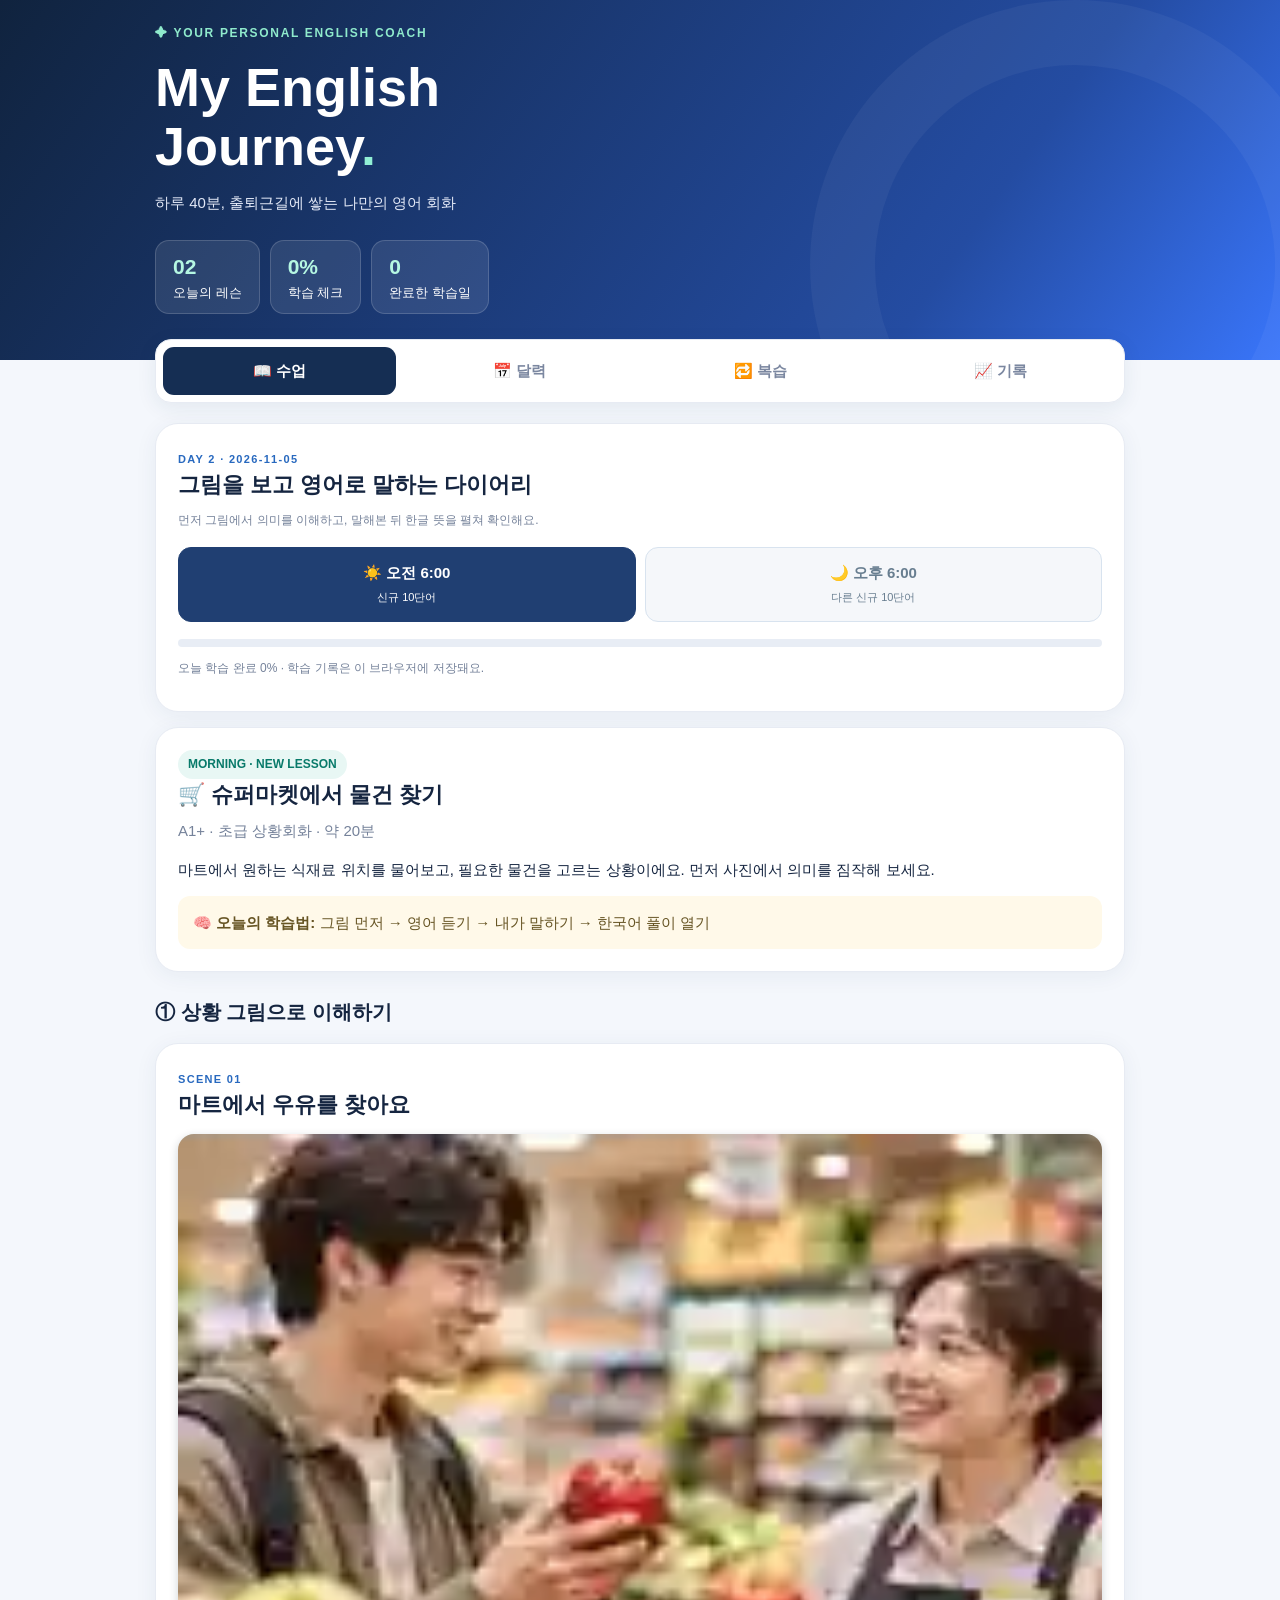
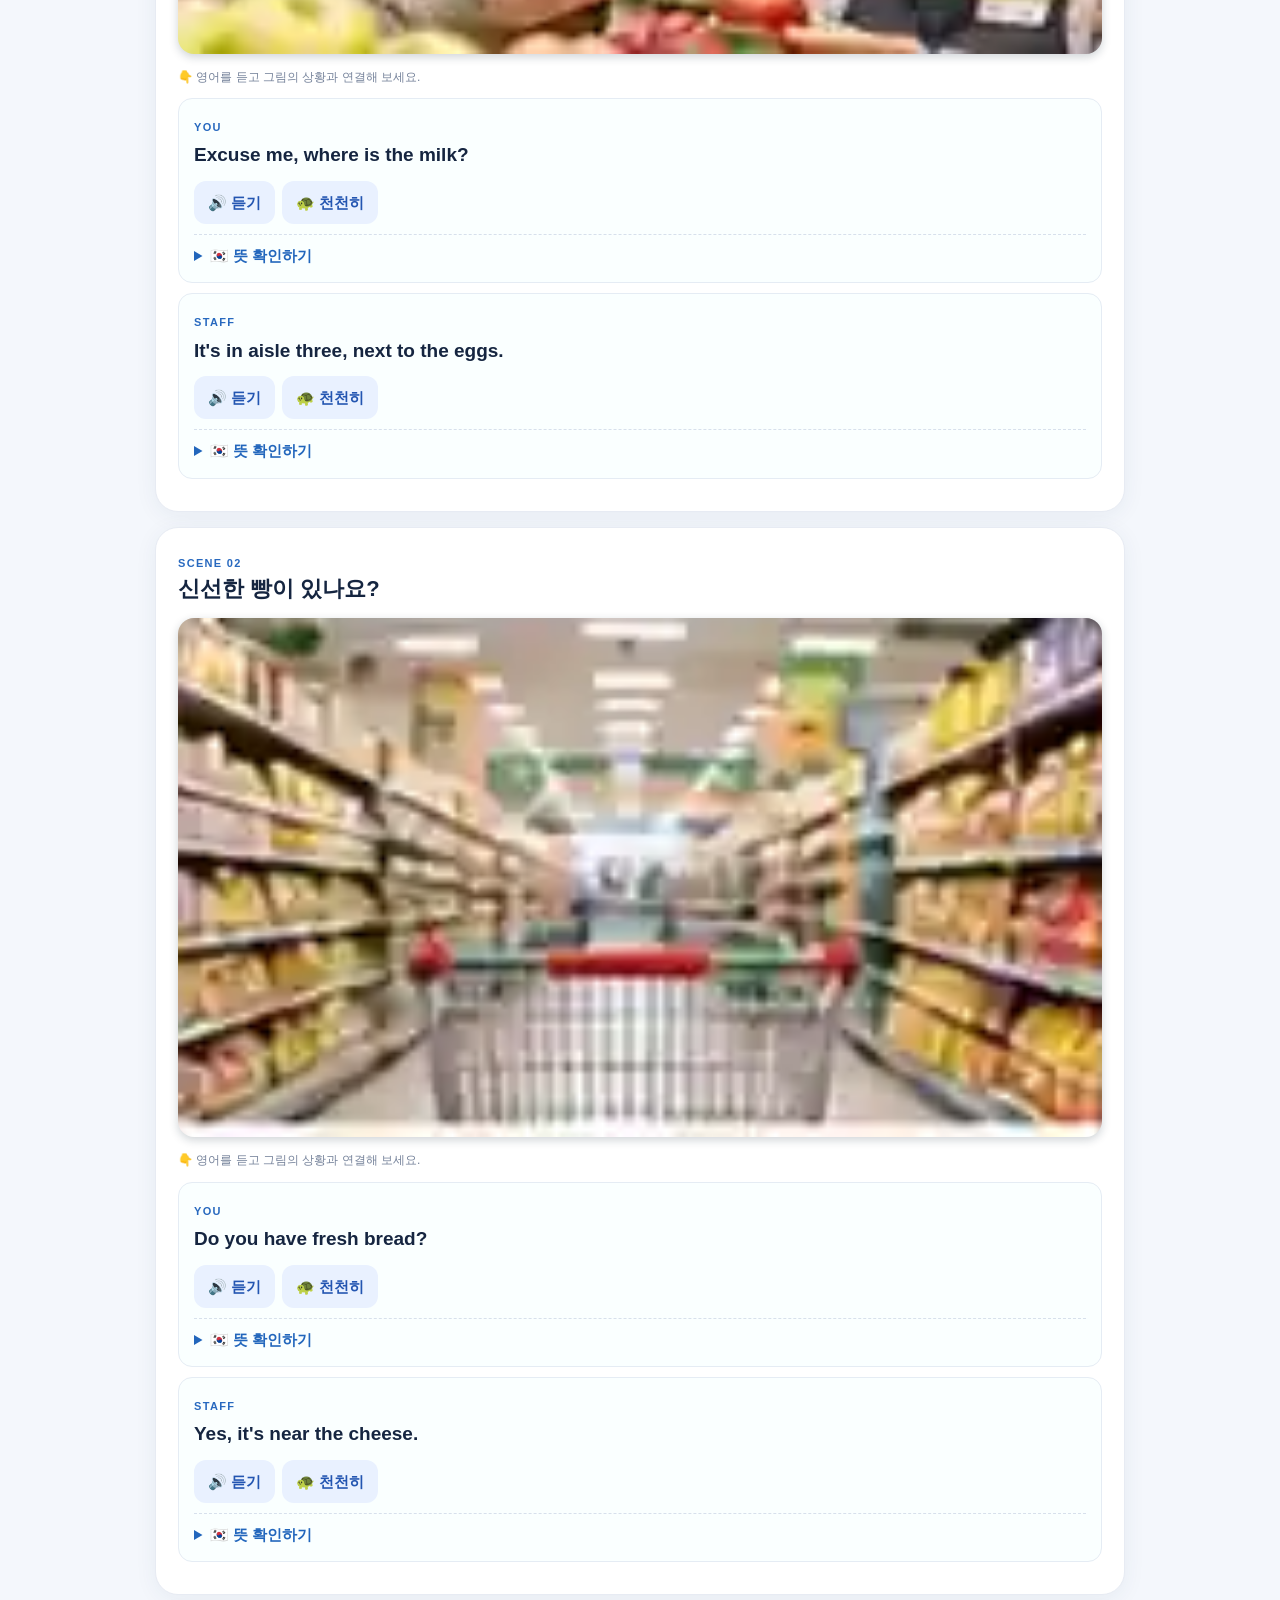
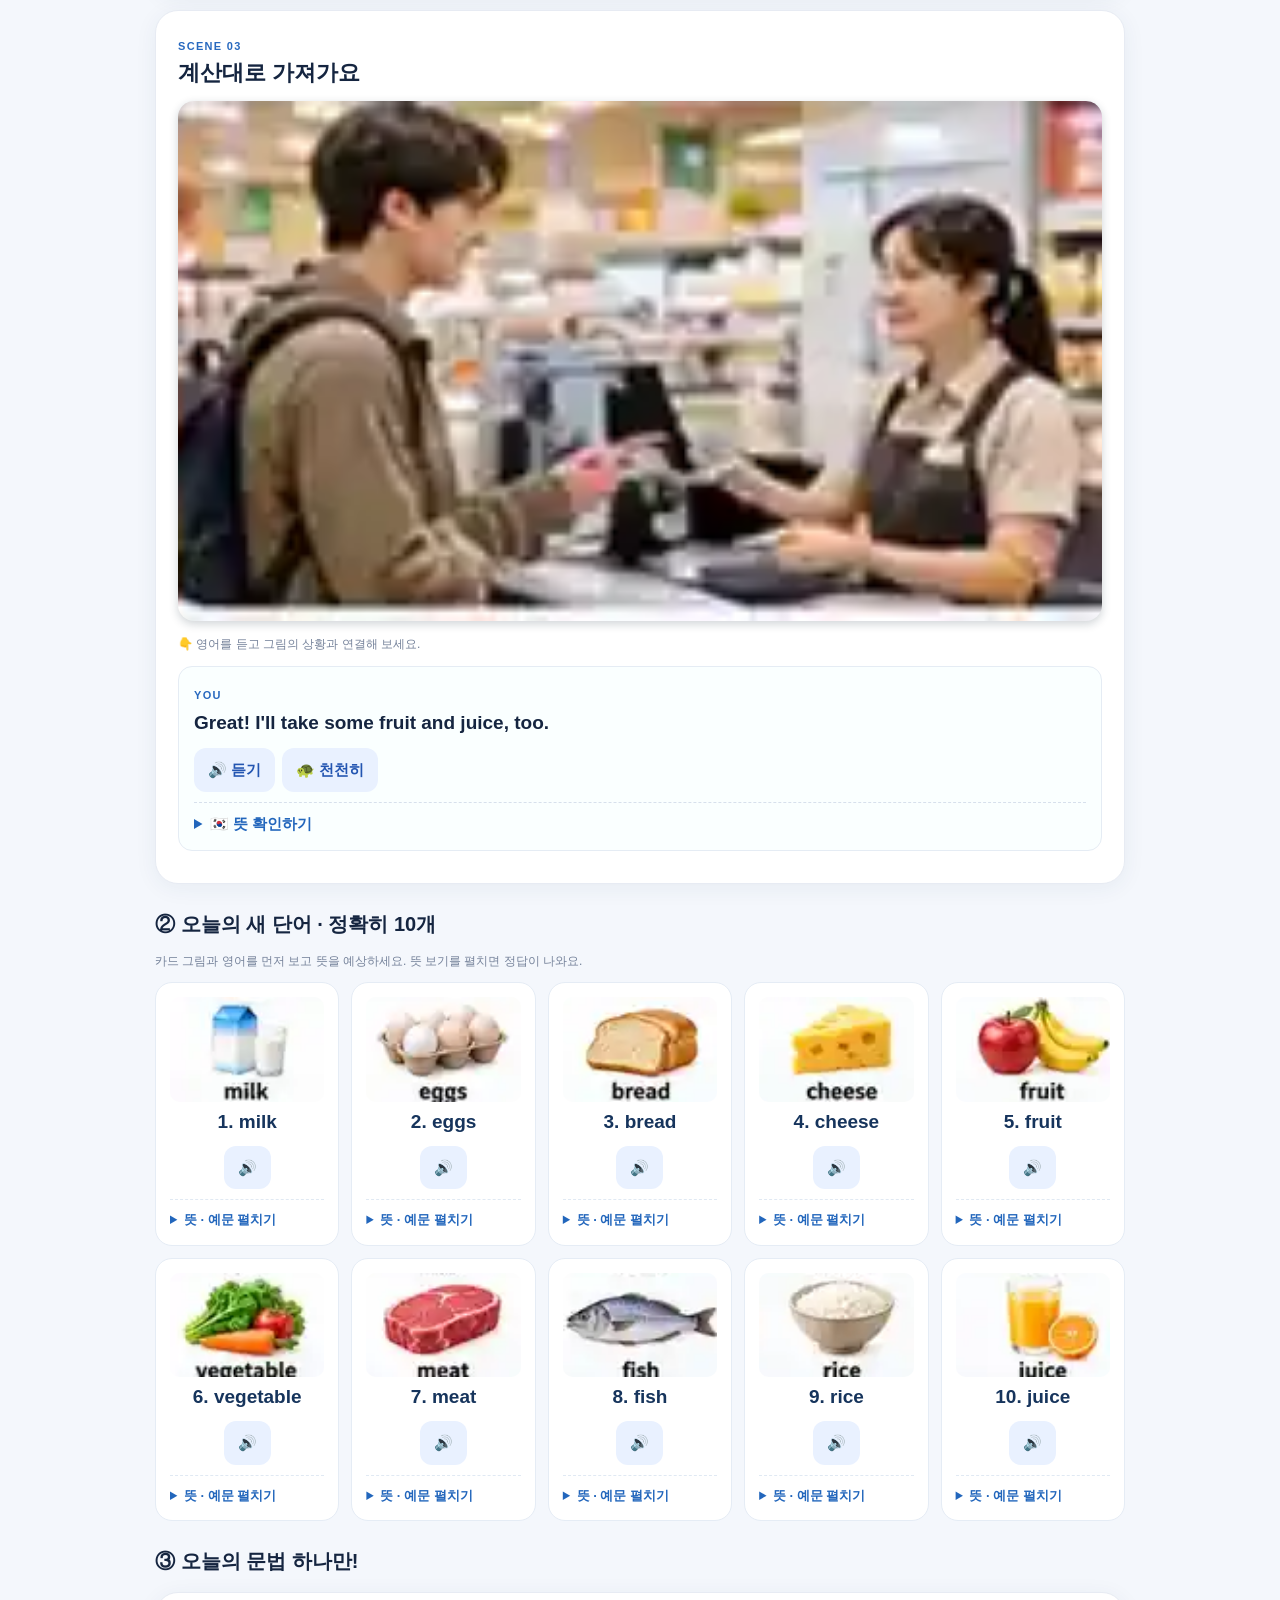
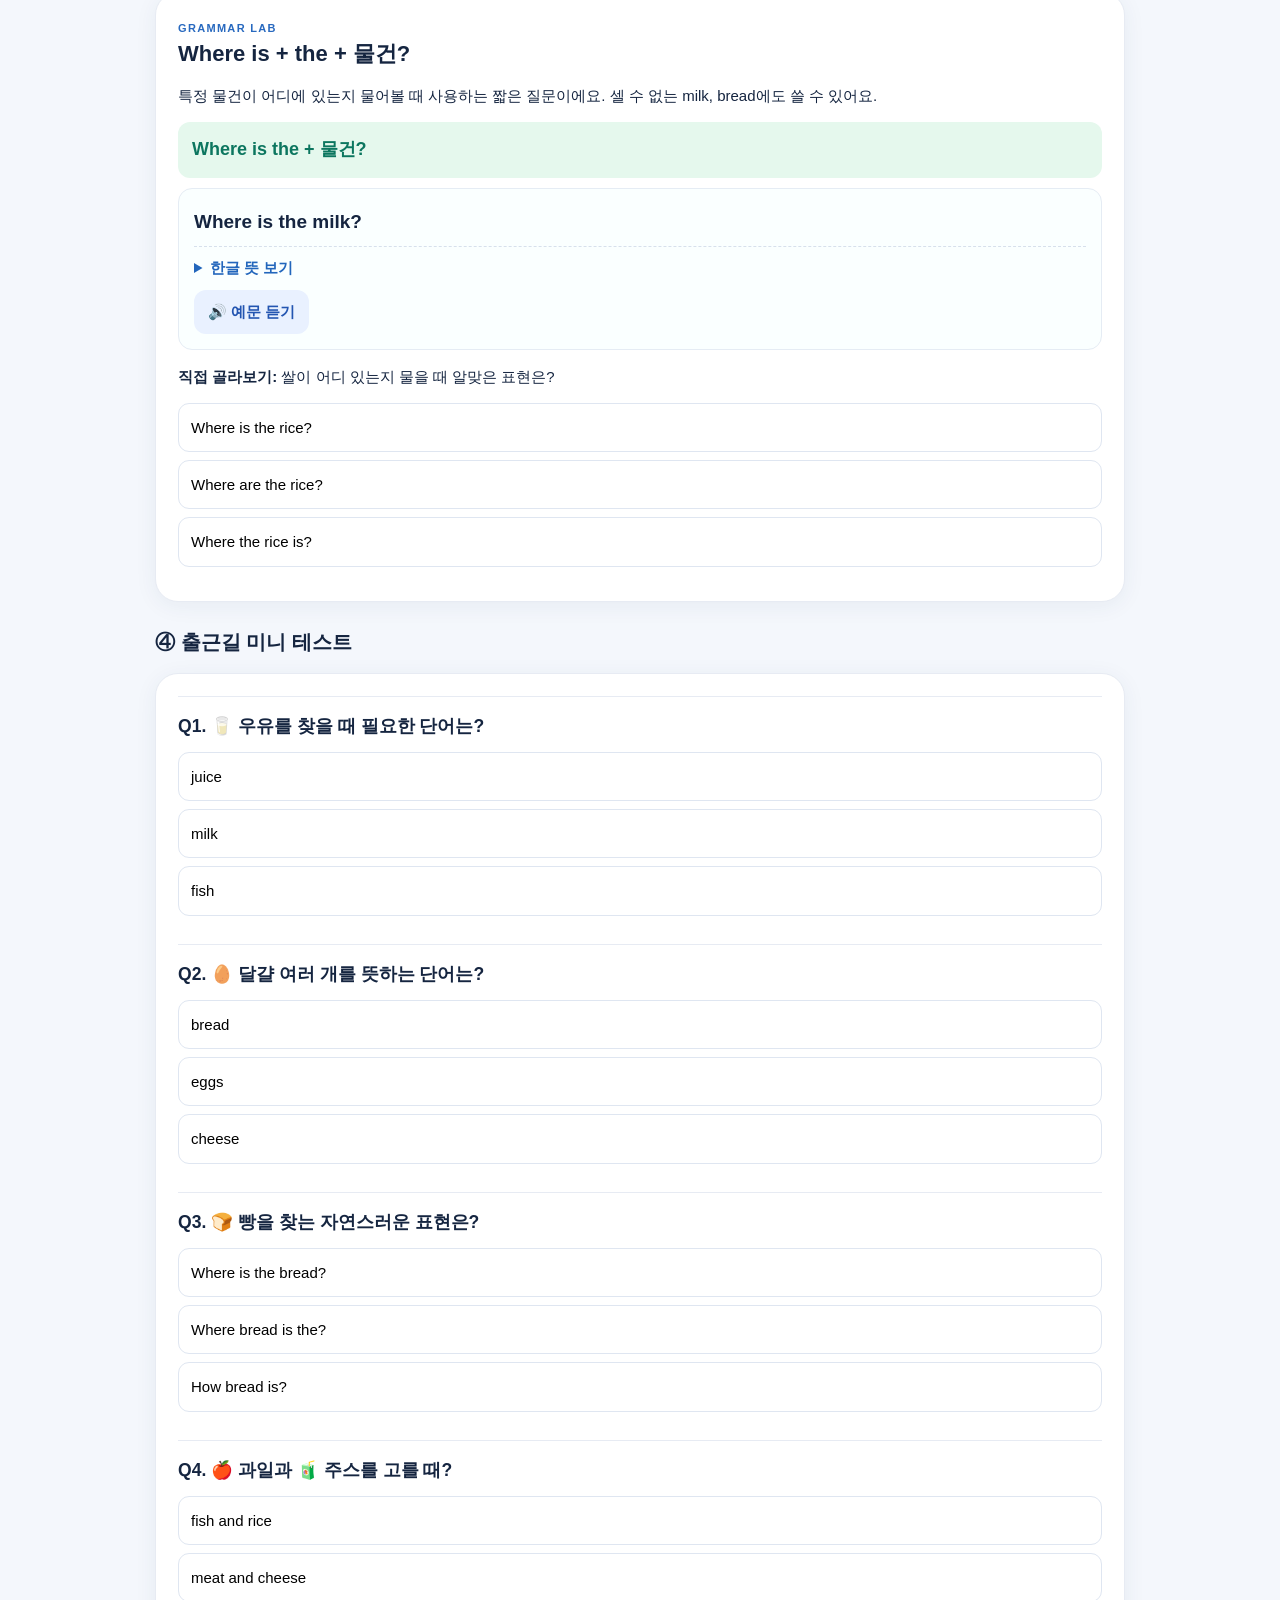
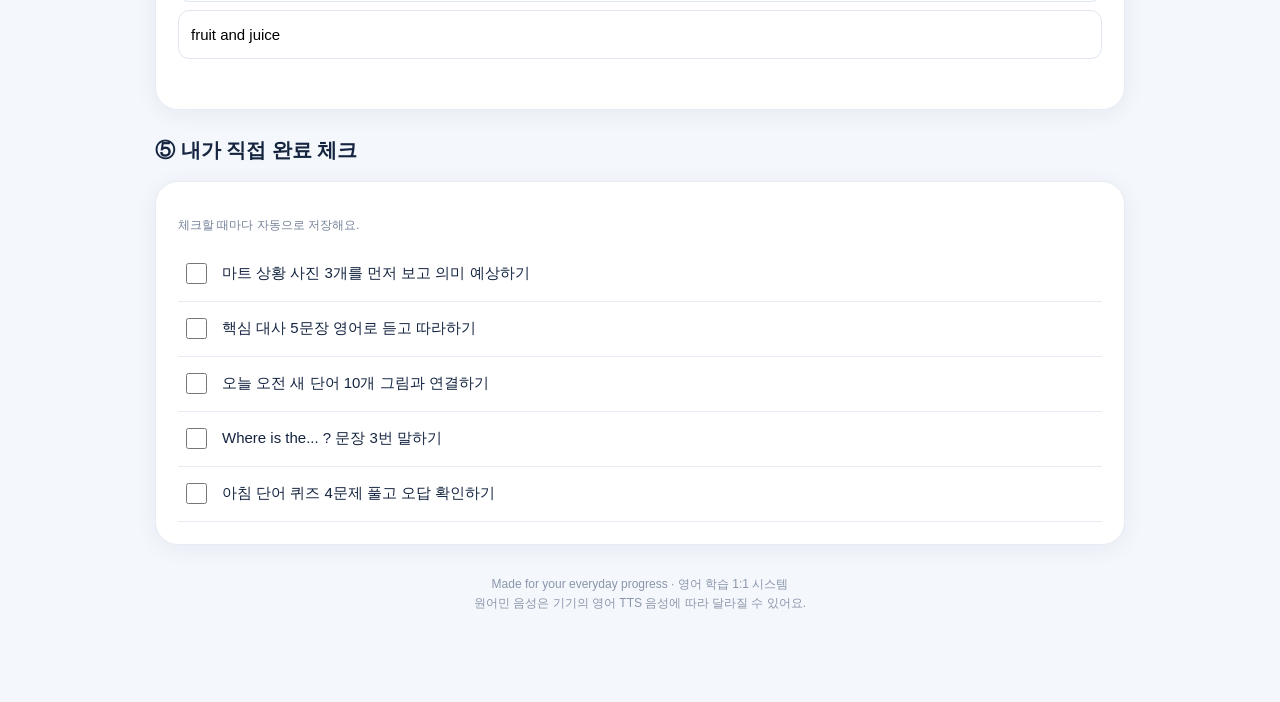
==== english-tutor/index.html @ 2c88e6e7 "refactor(english-tutor): serve generated WebP assets directly, preserve interactive lessons" ====
<!doctype html>
<html lang="ko"><head><meta charset="utf-8"><meta name="viewport" content="width=device-width,initial-scale=1,viewport-fit=cover"><meta name="theme-color" content="#10233e"><title>My English Journey | 1:1 영어 과외</title><style>
:root{--navy:#10233e;--blue:#326cff;--mint:#65ddbf;--bg:#f4f7fc;--ink:#152540;--muted:#75829a;--border:#e7ebf3}*{box-sizing:border-box}body{margin:0;background:var(--bg);color:var(--ink);font:15px/1.55 -apple-system,BlinkMacSystemFont,"Pretendard","Noto Sans KR",Arial,sans-serif}button{font:inherit;cursor:pointer}button:focus-visible,input:focus-visible{outline:3px solid #63cbbb;outline-offset:2px}.wrap{max-width:1010px;margin:auto;padding:0 20px 90px}.hero{background:linear-gradient(125deg,#10233e,#244ca2 74%,#3975fa);color:white;padding:24px 0 46px;position:relative;overflow:hidden}.hero:after{content:"";position:absolute;right:-60px;bottom:-170px;width:400px;height:400px;border:65px solid #ffffff0b;border-radius:50%}.hero .wrap{padding-bottom:0}.brand{font-size:12px;font-weight:900;letter-spacing:.14em;color:#8feacc}.hero h1{font-size:clamp(32px,6vw,54px);line-height:1.1;margin:15px 0}.hero p{color:#e3e9f7}.stats{display:flex;gap:10px;margin-top:25px;flex-wrap:wrap}.stat{background:#ffffff18;border:1px solid #ffffff29;padding:10px 17px;border-radius:14px;font-size:13px}.stat b{display:block;font-size:21px;color:#b5f7e2}.tabs{display:flex;gap:7px;padding:7px;background:white;border:1px solid var(--border);border-radius:16px;margin:-21px 0 20px;position:relative;box-shadow:0 5px 20px #173b5d14}.tabs button{border:0;background:transparent;border-radius:11px;padding:12px;flex:1;font-weight:800;color:#7b87a0}.tabs button.active{background:#152e53;color:white}.panel{display:none}.panel.active{display:block}.card{background:white;border:1px solid var(--border);border-radius:23px;padding:22px;margin:15px 0;box-shadow:0 4px 22px #223c6010}.card h2{font-size:22px;margin:2px 0 10px;line-height:1.3}.muted{color:var(--muted)}.eyebrow{font-size:11px;font-weight:900;letter-spacing:.12em;color:#2869bf;text-transform:uppercase}.two{display:grid;grid-template-columns:1.05fr .95fr;gap:18px}.art{background:#d8f3f3;border-radius:18px;overflow:hidden;line-height:0}.art img{width:100%;display:block}.pill{display:inline-block;padding:5px 10px;border-radius:99px;background:#e8f7f4;color:#087a6a;font-size:12px;font-weight:800}.phrases{display:grid;gap:10px}.phrase{padding:17px;border:1px solid var(--border);border-radius:17px}.phrase strong{font-size:20px}.phrase p{margin:4px 0}.translation{color:#526079}.pron{color:#8893a6;font-size:13px}.btn{border:0;border-radius:12px;padding:10px 14px;background:#e9f1ff;color:#2355b1;font-weight:800}.btn.primary{background:var(--blue);color:white}.btn.dark{background:#152e53;color:white}.sectionTitle{margin:25px 0 4px;font-size:20px}.task{display:flex;align-items:flex-start;gap:12px;padding:14px 4px;border-bottom:1px solid var(--border)}input[type=checkbox]{width:21px;height:21px;accent-color:#247bd2;flex-shrink:0;margin-top:2px}.task label{flex:1;cursor:pointer}.calendarHeader{display:flex;align-items:center;justify-content:space-between;gap:8px}.calendarHeader button{border:0;background:#eaf1ff;border-radius:10px;padding:9px 12px}.calendar{display:grid;grid-template-columns:repeat(7,1fr);gap:5px;margin-top:15px}.weekday{text-align:center;color:#8d99a9;font-size:11px;padding:9px 1px}.date{border:1px solid #e6edf7;background:#fff;aspect-ratio:1/1;border-radius:10px;min-width:0;font-size:13px;font-weight:700;display:flex;flex-direction:column;align-items:center;justify-content:center;gap:3px}.date small{font-size:9px;color:#16a07f}.date.today{border:2px solid var(--blue)}.date.hasLesson{background:#eaf4ff;color:#153b79}.date.selected{background:#142e53!important;color:#fff}.date.blank{border:0;background:none}.date:disabled{opacity:.45;cursor:default}.quizItem{border-top:1px solid var(--border);padding:16px 0}.quizItem h3{margin:0 0 12px}.choices{display:grid;gap:8px}.choice{border:1px solid #dfe6f1;border-radius:11px;padding:12px;text-align:left;background:#fff}.choice.correct{border-color:#25a67c;background:#e9fff6}.choice.wrong{border-color:#e47b86;background:#fff0f2}.feedback{font-size:13px;margin-top:8px}.next{background:#f0f8ff;border-radius:14px;padding:14px}.footer{color:#8b96aa;text-align:center;font-size:12px;margin-top:30px}.speakrow{display:flex;gap:7px;align-items:center;flex-wrap:wrap;margin-top:11px}.small{font-size:12px}.note{background:#fff9e9;border-radius:12px;padding:15px;color:#665423}.focus{font-size:22px;font-weight:900;color:#132f52}.list{display:grid;gap:12px}.schedule{display:flex;align-items:center;gap:16px;padding:15px;border:1px solid #e5edfa;border-radius:14px}.time{font-size:21px;font-weight:900;color:#2459c8}.switch{display:flex;gap:7px;margin:14px 0}.switch button{border:1px solid #e2e9f3;background:white;border-radius:11px;padding:9px 13px;font-weight:800}.switch button.on{background:#153153;color:white}.meter{height:8px;border-radius:9px;background:#e8edf5;overflow:hidden}.meter>div{height:100%;background:linear-gradient(90deg,#43bdac,#287af8);transition:width .2s}.empty{text-align:center;padding:35px 10px}.hidden{display:none!important}@media(max-width:700px){.two{grid-template-columns:1fr}.wrap{padding-left:15px;padding-right:15px}.card{padding:17px;border-radius:18px}.tabs button{padding:11px 6px;font-size:12px}.hero{padding-top:24px}.hero h1{font-size:37px}.date{font-size:12px}.stat{flex:1}}@media(prefers-reduced-motion:reduce){*{scroll-behavior:auto!important;transition:none!important}}

/* MORNING_STORYBOARD_V2 mobile-first lesson cards */
.sessionNav{display:grid;grid-template-columns:1fr 1fr;gap:9px;margin:17px 0}.sessionNav button{border:1px solid #d8e3ef;border-radius:13px;background:#f5f7fa;color:#687e90;padding:13px 8px;font-weight:900}.sessionNav button.active{color:#fff;background:#203f72;border-color:#203f72}.sessionNav small{font-size:11px;font-weight:500}.storyImage{display:block;width:100%;height:auto;border-radius:16px;margin:14px 0;box-shadow:0 3px 10px #1233}.speechCard{border:1px solid #e5ecf4;border-radius:14px;background:#faffff;padding:15px;margin:10px 0}.speechCard b{display:block;font-size:19px;line-height:1.5;margin-top:4px}.speechCard details{margin-top:10px;border-top:1px dashed #d7e0ec;padding-top:9px}.speechCard summary,.wordCard summary,.card summary{cursor:pointer;color:#2266bc;font-weight:800}.wordGrid{display:grid;grid-template-columns:repeat(2,minmax(0,1fr));gap:12px}.wordCard{background:#fff;border:1px solid #e5ecf5;border-radius:17px;padding:14px;text-align:center;min-width:0}.wordEmoji{font-size:46px;min-height:68px;padding:7px}.wordEnglish{font-weight:900;font-size:19px;color:#16345c;margin:5px 0 10px;overflow-wrap:anywhere}.wordCard details{border-top:1px dashed #e0e9f3;padding:10px 0 0;margin-top:10px;text-align:left;font-size:13px}.wordCard details p{margin:6px 0}.grammarPattern{font-size:18px;font-weight:900;color:#0c765f;background:#e5f8ed;padding:14px;border-radius:12px;margin:10px 0}@media(min-width:690px){.wordGrid{grid-template-columns:repeat(5,minmax(0,1fr))}}@media(max-width:360px){.wordGrid{gap:7px}.wordCard{padding:10px}.wordEnglish{font-size:16px}}

/* Photo atlas crops from AI-generated photographic learning art (WebP; never HTML/CSS drawings). */
.generatedScene{height:auto;aspect-ratio:16/9;background-image:url("assets/generated-scenes.webp");background-size:300% 300%;background-repeat:no-repeat;background-color:#e7eef4}
.wordPhoto{width:100%;aspect-ratio:1.48;background-image:url("assets/generated-words.webp");background-size:500% 600%;background-repeat:no-repeat;border-radius:10px;background-color:#f0f5fa}
.storyFallback{background:#eef3f9;border-radius:12px;padding:32px 14px;text-align:center;color:#456}
</style></head><body><header class="hero"><div class="wrap"><div class="brand">✦ YOUR PERSONAL ENGLISH COACH</div><h1>My English<br>Journey<span style="color:#91efd5">.</span></h1><p>하루 40분, 출퇴근길에 쌓는 나만의 영어 회화</p><div class="stats"><div class="stat"><b id="statDay">01</b>오늘의 레슨</div><div class="stat"><b id="statDone">0%</b>학습 체크</div><div class="stat"><b id="statStreak">0</b>완료한 학습일</div></div></div></header>
<main class="wrap"><nav class="tabs" aria-label="메뉴"><button class="active" data-tab="lesson">📖 수업</button><button data-tab="calendar">📅 달력</button><button data-tab="review">🔁 복습</button><button data-tab="progress">📈 기록</button></nav>
<section id="lesson" class="panel active"><div id="lessonBody"></div></section>
<section id="calendar" class="panel"><div class="card"><div class="calendarHeader"><button id="prevMonth" aria-label="이전 달">‹</button><h2 id="monthTitle"></h2><button id="nextMonth" aria-label="다음 달">›</button></div><div id="calendarGrid" class="calendar"></div><p class="muted small">파란 날짜에는 게시된 수업이 있어요. 날짜를 눌러 다시 공부하세요.</p></div><div class="card" id="calendarDetail"></div></section>
<section id="review" class="panel"><div class="card"><span class="eyebrow">SPACED REVIEW</span><h2>다시 보면 더 오래 기억나요</h2><p class="muted">어제 · 3일 전 · 7일 전으로 돌아가 재학습하는 복습 기능입니다. 수업이 없는 날은 가장 최근 자료를 보여줍니다.</p><div class="list" id="reviewLinks"></div></div><div id="reviewContent"></div></section>
<section id="progress" class="panel"><div class="card"><span class="eyebrow">MY LEARNING RECORD</span><h2>나의 학습 기록</h2><p class="muted">이 기기의 브라우저에 저장됩니다. 다른 기기와 자동 동기화되지는 않아요.</p><div id="progressContent"></div><button class="btn" id="exportBtn">⬇️ 내 학습 기록 백업</button><div style="margin-top:14px"><label class="btn" style="display:inline-block;cursor:pointer">⬆️ 기록 복원 <input type="file" id="importFile" accept="application/json" hidden></label></div></div><div class="card"><h2>6개월 커리큘럼</h2><div class="list"><div class="schedule"><b class="time">01</b><span>기초 인사, 자기소개, be 동사</span></div><div class="schedule"><b class="time">02</b><span>식사, 교통, 쇼핑 생활 영어</span></div><div class="schedule"><b class="time">03</b><span>공항, 호텔, 여행 영어</span></div><div class="schedule"><b class="time">04</b><span>과거, 미래, 계획 말하기</span></div><div class="schedule"><b class="time">05</b><span>일상·업무 대화 확장</span></div><div class="schedule"><b class="time">06</b><span>실전 회화와 약점 보완</span></div></div></div></section>
<footer class="footer">Made for your everyday progress · 영어 학습 1:1 시스템<br>원어민 음성은 기기의 영어 TTS 음성에 따라 달라질 수 있어요.</footer></main>
<script>
const lessons=[{date:"2026-11-04",day:1,title:"Hello! 나를 소개해요",subtitle:"첫날은 외우는 것보다 듣고, 따라 말하고, 자신 있게 말하는 연습을 해요.",goal:"이름, 국적, 영어 학습을 영어로 말할 수 있다.",phrases:[{en:"Hello! Nice to meet you.",ko:"안녕하세요! 만나서 반가워요.",pron:"헬로우! 나이스 투 밋 유.",tip:"처음 만난 사람에게 쓰는 인사예요."},{en:"My name is Byeongho.",ko:"제 이름은 병호입니다.",pron:"마이 네임 이즈 병호.",tip:"이름만 본인의 이름으로 바꿔 말해보세요."},{en:"I am Korean.",ko:"저는 한국인이에요.",pron:"아이 앰 코리언.",tip:"I am은 ‘나는 ~이다’라는 뜻이에요."},{en:"I am learning English.",ko:"저는 영어를 배우고 있어요.",pron:"아이 앰 러닝 잉글리시.",tip:"지금 배우고 있다는 뜻이에요."},{en:"What is your name?",ko:"이름이 무엇인가요?",pron:"왓 이즈 유어 네임?",tip:"상대에게 이름을 물을 때 사용해요."}],tasks:[{id:"listen",title:"출근길 · 영어 5문장 전체 듣기",description:"먼저 뜻을 보며 두 번 들어요."},{id:"repeat",title:"출근길 · 문장별 3번 따라 말하기",description:"속도 0.8배로 듣고 입으로 그대로 말해요."},{id:"own",title:"출근길 · 내 이름으로 자기소개하기",description:"My name is ... 문장에 내 이름을 넣어요."},{id:"evening",title:"퇴근길 · 한국어만 보고 영어로 말하기",description:"정답을 보기 전에 스스로 말해요."},{id:"test",title:"퇴근길 · 3문제 퀴즈 완료",description:"틀린 문장은 다시 들어요."}],quiz:[{q:"'제 이름은 병호입니다'는 영어로?",options:["I name Byeongho.","My name is Byeongho.","You are Byeongho."],answer:1,why:"My name is + 이름 형태를 사용해요."},{q:"'저는 한국인이에요'는?",options:["I am Korean.","You Korean.","My is Korean."],answer:0,why:"I 다음에는 am을 사용해요."},{q:"처음 만난 사람에게 적절한 표현은?",options:["What time?","Good night.","Nice to meet you."],answer:2,why:"Nice to meet you는 만나서 반갑다는 뜻이에요."}],morning:{"marker":"MORNING_STORYBOARD_V2","title":"☕ 카페에서 주문하기","englishTitle":"At the Cafe","description":"카페에 들어가서 음료를 고르고 주문하는 장면이에요. 그림을 먼저 보면서 무슨 말을 할지 생각해 보세요.","level":"A1+ · 초급 상황 회화","duration":"20분","words":[{"en":"menu","emoji":"📋","ko":"메뉴판","example":"Can I see the menu?"},{"en":"coffee","emoji":"☕","ko":"커피","example":"Can I have a coffee?"},{"en":"tea","emoji":"🍵","ko":"차","example":"Tea, please."},{"en":"water","emoji":"💧","ko":"물","example":"Can I have some water?"},{"en":"small","emoji":"🥤","ko":"작은 크기의","example":"A small coffee, please."},{"en":"large","emoji":"🧋","ko":"큰 크기의","example":"A large cup, please."},{"en":"cup","emoji":"🥛","ko":"컵","example":"One cup, please."},{"en":"iced","emoji":"🧊","ko":"얼음이 들어간, 차가운","example":"An iced coffee, please."},{"en":"order","emoji":"📝","ko":"주문하다; 주문","example":"I'd like to order."},{"en":"pay","emoji":"💳","ko":"돈을 내다, 결제하다","example":"Can I pay now?"}],"scenes":[{"title":"카페에 들어왔어요","image":"assets/day01-cafe-01.svg","alt":"카페 카운터에서 직원과 손님이 인사하는 장면","dialogue":[{"speaker":"BARISTA","en":"Hi! What can I get for you?","ko":"안녕하세요! 무엇을 드릴까요?"},{"speaker":"YOU","en":"Can I see the menu, please?","ko":"메뉴를 볼 수 있을까요?"}]},{"title":"음료를 골라요","image":"assets/day01-cafe-02.svg","alt":"작은 커피, 큰 커피, 얼음이 담긴 물컵이 놓여 있는 장면","dialogue":[{"speaker":"YOU","en":"Can I have a small iced coffee, please?","ko":"작은 아이스커피 하나 주시겠어요?"},{"speaker":"BARISTA","en":"Sure! Anything else?","ko":"네! 더 필요하신 게 있나요?"}]},{"title":"주문하고 계산해요","image":"assets/day01-cafe-03.svg","alt":"카운터의 가격 표시와 신용카드 결제 장면","dialogue":[{"speaker":"YOU","en":"No, thank you. Can I pay now?","ko":"아니요, 감사합니다. 지금 계산할 수 있을까요?"}]}],"grammar":{"title":"Can I have + 물건, please?","meaning":"‘~을 주시겠어요?’라고 공손히 요청할 때 쓰는 표현이에요.","pattern":"Can I have + a / some + 물건 + , please?","example":"Can I have a small coffee, please?","exampleKo":"작은 커피 한 잔 주시겠어요?","choices":["Can I have some water, please?","I can a some water.","Can have I water? "],"correct":0,"question":"물을 정중하게 부탁할 때 올바른 표현은?"},"quiz":[{"question":"그림 속 작은 커피를 주문할 때?","options":["A large tea, please.","A small coffee, please.","I pay the menu."],"correct":1,"explain":"small은 작은 크기, coffee는 커피예요."},{"question":"🧊 얼음을 넣은 커피는?","options":["Iced coffee","Hot water","Large tea"],"correct":0,"explain":"iced는 얼음이 들어간 차가운 음료를 뜻해요."},{"question":"💳 계산을 요청할 때는?","options":["Can I see the menu?","I am learning English.","Can I pay now?"],"correct":2,"explain":"Can I pay now? 는 지금 결제해도 되냐는 뜻이에요."}],"tasks":[["am_scene","3장의 상황 그림을 먼저 보기"],["am_listen","5문장 영어 듣고 두 번 따라 하기"],["am_words","새 단어 10개 그림과 연결하기"],["am_grammar","Can I have…? 문장 직접 말하기"],["am_quiz","퀴즈 3문제 풀고 오답 확인하기"]]},evening:{"marker":"EVENING_DIRECTIONS_V1","title":"🧭 길 물어보고 안내받기","englishTitle":"Asking for Directions","description":"낯선 거리에서 지하철역을 찾고 길을 안내받는 상황입니다. 사진을 먼저 보고 대사를 들어보세요.","level":"A1+ · 생활 영어 회화","duration":"20분","words":[{"en":"straight","ko":"곧장, 똑바로","example":"Go straight at the next street.","emoji":"⬆️"},{"en":"turn","ko":"돌다, 방향을 바꾸다","example":"Turn right at the corner.","emoji":"↪️"},{"en":"cross","ko":"건너다","example":"Cross the street carefully.","emoji":"🚸"},{"en":"subway","ko":"지하철","example":"Where is the subway station?","emoji":"🚇"},{"en":"bank","ko":"은행","example":"The bank is on your left.","emoji":"🏦"},{"en":"map","ko":"지도","example":"Let me check the map.","emoji":"🗺️"},{"en":"far","ko":"멀리","example":"Is the station far from here?","emoji":"📍"},{"en":"on foot","ko":"걸어서","example":"It's ten minutes on foot.","emoji":"🚶"},{"en":"minute","ko":"분","example":"It takes five minutes.","emoji":"⏱️"},{"en":"place","ko":"장소","example":"Is this the right place?","emoji":"🏛️"}],"scenes":[{"title":"지하철역을 찾아요","alt":"낯선 도시 거리에서 두 사람이 지하철역 위치를 이야기하는 생성 사진","dialogue":[{"speaker":"YOU","en":"Excuse me, how do I get to the subway?","ko":"실례합니다, 지하철역에 어떻게 가나요?"},{"speaker":"LOCAL","en":"Go straight and turn right.","ko":"쭉 가다가 오른쪽으로 도세요."}]},{"title":"얼마나 걸리나요?","alt":"오른쪽 회전 교통 표지판 생성 이미지","dialogue":[{"speaker":"YOU","en":"Is it far from here?","ko":"여기서 먼가요?"},{"speaker":"LOCAL","en":"It's about five minutes on foot.","ko":"걸어서 약 5분이에요."}]},{"title":"길 안내에 감사해요","alt":"도시 지하철 열차 생성 이미지","dialogue":[{"speaker":"YOU","en":"Thank you for your help!","ko":"도와주셔서 감사합니다!"}]}],"grammar":{"title":"How do I get to + 장소?","meaning":"가고 싶은 장소로 가는 방법을 정중하게 물어보는 표현이에요.","pattern":"How do I get to + the + 장소?","example":"How do I get to the subway?","exampleKo":"지하철역에 어떻게 가나요?","choices":["How do I get to the bank?","How get I the bank?","The bank how to?"],"correct":0,"question":"은행에 가는 길을 물을 때 알맞은 문장은?","hint":"How do I get to + 장소? 순서를 기억하세요."},"quiz":[{"question":"🚇 지하철을 뜻하는 단어는?","options":["subway","bank","map"],"correct":0,"explain":"subway는 지하철이에요."},{"question":"↪️ 오른쪽으로 도세요. 알맞은 문장은?","options":["Cross the road.","Turn right.","Go on foot."],"correct":1,"explain":"turn right는 오른쪽으로 돌라는 표현이에요."},{"question":"🚶 걸어서 5분이에요. 자연스러운 영어는?","options":["Five places.","It's five minutes on foot.","It's far on bank."],"correct":1,"explain":"on foot는 걸어서라는 뜻이에요."},{"question":"🗺️ 길을 찾을 때 보는 것은?","options":["map","minute","cross"],"correct":0,"explain":"map은 지도예요."}],"tasks":[["pm_scene","저녁 상황 사진 3개를 보고 뜻 유추하기"],["pm_listen","영어 대사 5문장 듣고 따라 말하기"],["pm_words","오전과 겹치지 않는 새 단어 10개 학습"],["pm_grammar","How do I get to... ? 질문 말하기"],["pm_quiz","저녁 퀴즈 4문제 풀기"]]}},{date:"2026-11-05",day:2,title:"슈퍼마켓에서 물건 찾기",subtitle:"일상에서 자주 만나는 식품과 위치 물어보기",goal:"마트에서 원하는 물건 위치를 묻고 구매 의사를 표현한다.",phrases:[],tasks:[],quiz:[],morning:{"marker":"DAY02_MORNING_SUPERMARKET_V1","title":"🛒 슈퍼마켓에서 물건 찾기","englishTitle":"At the Supermarket","description":"마트에서 원하는 식재료 위치를 물어보고, 필요한 물건을 고르는 상황이에요. 먼저 사진에서 의미를 짐작해 보세요.","level":"A1+ · 초급 상황회화","duration":"20분","words":[{"en":"milk","ko":"우유","example":"Where is the milk?","emoji":"🥛"},{"en":"eggs","ko":"달걀","example":"The eggs are next to the milk.","emoji":"🥚"},{"en":"bread","ko":"빵","example":"Do you have fresh bread?","emoji":"🍞"},{"en":"cheese","ko":"치즈","example":"I like cheese on toast.","emoji":"🧀"},{"en":"fruit","ko":"과일","example":"I'd like some fresh fruit.","emoji":"🍎"},{"en":"vegetable","ko":"채소","example":"This vegetable is fresh.","emoji":"🥦"},{"en":"meat","ko":"고기","example":"Where can I find meat?","emoji":"🥩"},{"en":"fish","ko":"생선","example":"The fish is in the fridge.","emoji":"🐟"},{"en":"rice","ko":"밥, 쌀","example":"We need some rice.","emoji":"🍚"},{"en":"juice","ko":"주스","example":"Can I have orange juice?","emoji":"🧃"}],"scenes":[{"title":"마트에서 우유를 찾아요","alt":"우유와 다른 식품이 진열된 슈퍼마켓 통로 생성 사진","dialogue":[{"speaker":"YOU","en":"Excuse me, where is the milk?","ko":"실례합니다, 우유는 어디에 있나요?"},{"speaker":"STAFF","en":"It's in aisle three, next to the eggs.","ko":"3번 통로, 달걀 옆에 있어요."}]},{"title":"신선한 빵이 있나요?","alt":"과일과 식재료를 고르는 슈퍼마켓 생성 사진","dialogue":[{"speaker":"YOU","en":"Do you have fresh bread?","ko":"신선한 빵이 있나요?"},{"speaker":"STAFF","en":"Yes, it's near the cheese.","ko":"네, 치즈 가까이에 있어요."}]},{"title":"계산대로 가져가요","alt":"마트 계산대에서 직원이 손님의 물건을 계산하는 생성 사진","dialogue":[{"speaker":"YOU","en":"Great! I'll take some fruit and juice, too.","ko":"좋아요! 과일과 주스도 살게요."}]}],"grammar":{"title":"Where is + the + 물건?","meaning":"특정 물건이 어디에 있는지 물어볼 때 사용하는 짧은 질문이에요. 셀 수 없는 milk, bread에도 쓸 수 있어요.","pattern":"Where is the + 물건?","example":"Where is the milk?","exampleKo":"우유는 어디에 있나요?","choices":["Where is the rice?","Where are the rice?","Where the rice is?"],"correct":0,"question":"쌀이 어디 있는지 물을 때 알맞은 표현은?","hint":"Where is the + 물건? 순서를 떠올려 보세요."},"quiz":[{"question":"🥛 우유를 찾을 때 필요한 단어는?","options":["juice","milk","fish"],"correct":1,"explain":"milk는 우유예요."},{"question":"🥚 달걀 여러 개를 뜻하는 단어는?","options":["bread","eggs","cheese"],"correct":1,"explain":"eggs는 달걀(복수)이에요."},{"question":"🍞 빵을 찾는 자연스러운 표현은?","options":["Where is the bread?","Where bread is the?","How bread is?"],"correct":0,"explain":"Where is the + 물건? 형태를 쓰세요."},{"question":"🍎 과일과 🧃 주스를 고를 때?","options":["fish and rice","meat and cheese","fruit and juice"],"correct":2,"explain":"fruit와 juice는 과일과 주스예요."}],"tasks":[["am_scene","마트 상황 사진 3개를 먼저 보고 의미 예상하기"],["am_listen","핵심 대사 5문장 영어로 듣고 따라하기"],["am_words","오늘 오전 새 단어 10개 그림과 연결하기"],["am_grammar","Where is the... ? 문장 3번 말하기"],["am_quiz","아침 단어 퀴즈 4문제 풀고 오답 확인하기"]]},evening:null}];
const KEY="my-english-journey-v1";let state;try{state=JSON.parse(localStorage.getItem(KEY)||"{}")}catch(e){state={}};if(!state||typeof state!=="object")state={};state.checks=state.checks||{};state.answers=state.answers||{};state.speeds=state.speeds||{};function save(){try{localStorage.setItem(KEY,JSON.stringify(state))}catch(e){}}const $=id=>document.getElementById(id);const koreaToday=new Date().toLocaleDateString("sv-SE",{timeZone:"Asia/Seoul"});const lesson=lessons.find(x=>x.date===koreaToday)||lessons.filter(x=>x.date<=koreaToday).slice(-1)[0]||lessons[0];let selected=lesson.date;let month=new Date(Number(selected.slice(0,4)),Number(selected.slice(5,7))-1,1);let chosenReview=lesson.date;const escapeHtml=s=>String(s).replace(/[&<>"']/g,c=>({"&":"&amp;","<":"&lt;",">":"&gt;",'"':"&quot;","'":"&#39;"}[c]));const asLocal=d=>new Date(d+"T12:00:00");function lessonFor(date){return lessons.find(x=>x.date===date)}function say(text,slow=false){if(!("speechSynthesis" in window)){alert("이 브라우저는 음성 읽기를 지원하지 않아요.");return;}speechSynthesis.cancel();const u=new SpeechSynthesisUtterance(text);u.lang="en-US";u.rate=slow?.79:.92;u.pitch=1;const vs=speechSynthesis.getVoices();const voices=vs.filter(v=>v.lang.toLowerCase().startsWith("en"));u.voice=voices.find(v=>/en-US/i.test(v.lang)&&/google|samantha|aria|jenny|natural/i.test(v.name))||voices.find(v=>/en-US/i.test(v.lang))||voices[0]||null;speechSynthesis.speak(u)}
function doChecks(l){return state.checks[l.date]||{}}function complete(l){if(l.morning||l.evening)return sessionDone(l);const c=doChecks(l);return l.tasks.every(t=>c[t.id])}function currentPerc(l){if(l.morning||l.evening)return sessionProgress(l);let c=doChecks(l);return Math.round(l.tasks.filter(t=>c[t.id]).length/l.tasks.length*100)}function todayStats(){const done=lessons.filter(complete).length;$("statStreak").textContent=done;$("statDone").textContent=currentPerc(lesson)+"%";$("statDay").textContent=String(lesson.day).padStart(2,"0")}
function renderLegacyLesson(l,target){const html='<div class="card"><span class="pill">DAY '+String(l.day).padStart(2,"0")+' · '+l.date+'</span><div class="two" style="margin-top:15px"><div><span class="eyebrow">YOUR FIRST LESSON</span><h2>'+escapeHtml(l.title)+'</h2><p class="muted">'+escapeHtml(l.subtitle)+'</p><div class="next"><span class="small muted">오늘의 학습 목표</span><div class="focus">'+escapeHtml(l.goal)+'</div></div><div class="speakrow"><button class="btn primary" data-play-all="'+l.date+'">🔊 5문장 연속 듣기</button><button class="btn" data-slow-all="'+l.date+'">🐢 천천히 듣기</button></div></div><div class="art"><img src="assets/day01.svg" alt="출퇴근길 인사, 말하기, 복습 학습 일러스트"></div></div></div><h2 class="sectionTitle">01 · 오늘의 표현 5개</h2><div class="phrases">'+l.phrases.map((p,i)=>'<div class="phrase"><div class="eyebrow">SENTENCE '+(i+1)+'</div><strong>'+escapeHtml(p.en)+'</strong><p class="translation">'+escapeHtml(p.ko)+'</p><p class="pron">'+escapeHtml(p.pron)+'</p><div class="speakrow"><button class="btn" data-say="'+i+'" data-date="'+l.date+'">🔊 듣기</button><button class="btn" data-say-slow="'+i+'" data-date="'+l.date+'">🐢 느리게</button></div><p class="small muted">'+escapeHtml(p.tip)+'</p></div>').join("")+'</div><h2 class="sectionTitle">02 · 출퇴근 학습 체크</h2><div class="card"><div class="meter"><div style="width:'+currentPerc(l)+'%"></div></div><p class="muted small">'+currentPerc(l)+'% 완료 · 체크 결과는 현재 기기에 자동 저장</p>'+l.tasks.map(t=>'<div class="task"><input type="checkbox" id="'+target+'-'+t.id+'" data-task="'+t.id+'" data-date="'+l.date+'" '+(doChecks(l)[t.id]?"checked":"")+'><label for="'+target+'-'+t.id+'"><b>'+escapeHtml(t.title)+'</b><br><span class="muted small">'+escapeHtml(t.description)+'</span></label></div>').join("")+'</div><h2 class="sectionTitle">03 · 퇴근길 3문제 테스트</h2><div class="card">'+l.quiz.map((q,i)=>'<div class="quizItem"><h3>Q'+(i+1)+'. '+escapeHtml(q.q)+'</h3><div class="choices">'+q.options.map((op,k)=>{let stored=(state.answers[l.date]||{})[i];return '<button class="choice '+(stored===k?(k===q.answer?"correct":"wrong"):"")+'" data-answer="'+i+'" data-choice="'+k+'" data-date="'+l.date+'">'+escapeHtml(op)+'</button>'}).join("")+'</div><div class="feedback" data-feedback="'+i+'">'+((state.answers[l.date]||{})[i]===undefined?"":((state.answers[l.date]||{})[i]===q.answer?"✅ 정답! ":"❌ 다시 해봐요. ")+escapeHtml(q.why))+'</div></div>').join("")+'</div><div class="card"><span class="eyebrow">TEACHER TIP</span><h2>문법은 오늘 딱 하나만!</h2><p><b>I am</b> = 나는 ~입니다</p><p><b>I am Korean.</b> = 나는 한국인이에요.</p><p>어려운 문법 용어보다 <b>나는 = I, ~이다 = am</b> 이렇게 한 덩어리로 기억해요.</p><div class="note">💡 듣고 → 소리 내어 3번 말하고 → 뜻을 가리고 다시 말하세요. 말로 따라 하는 시간이 중요합니다.</div></div>';$(target).innerHTML=html;bindLesson(l,target)}
function bindLesson(l,target){const box=$(target);box.querySelectorAll("[data-say]").forEach(b=>b.onclick=()=>say(l.phrases[+b.dataset.say].en));box.querySelectorAll("[data-say-slow]").forEach(b=>b.onclick=()=>say(l.phrases[+b.dataset.saySlow].en,true));box.querySelectorAll("[data-play-all]").forEach(b=>b.onclick=()=>say(l.phrases.map(p=>p.en).join(". ")));box.querySelectorAll("[data-slow-all]").forEach(b=>b.onclick=()=>say(l.phrases.map(p=>p.en).join(". "),true));box.querySelectorAll("[data-task]").forEach(b=>b.onchange=()=>{state.checks[l.date]=state.checks[l.date]||{};state.checks[l.date][b.dataset.task]=b.checked;save();renderLesson(l,target);todayStats();renderProgress()});box.querySelectorAll("[data-answer]").forEach(b=>b.onclick=()=>{state.answers[l.date]=state.answers[l.date]||{};state.answers[l.date][+b.dataset.answer]=+b.dataset.choice;save();renderLesson(l,target)})}
function calendarRender(){
 const y=month.getFullYear(),m=month.getMonth(),wd=["일","월","화","수","목","금","토"];
 $("monthTitle").textContent=y+"년 "+(m+1)+"월";
 const first=new Date(Date.UTC(y,m,1)).getUTCDay(),max=new Date(Date.UTC(y,m+1,0)).getUTCDate();
 let h=wd.map(x=>'<div class="weekday">'+x+'</div>').join("");
 for(let i=0;i<first;i++)h+='<div class="date blank" aria-hidden="true"></div>';
 for(let d=1;d<=max;d++){
  const date=y+"-"+String(m+1).padStart(2,"0")+"-"+String(d).padStart(2,"0");
  const weekday=wd[new Date(Date.UTC(y,m,d)).getUTCDay()],l=lessonFor(date);
  const isToday=date===new Date().toLocaleDateString("sv-SE",{timeZone:"Asia/Seoul"});
  h+='<button type="button" aria-label="'+date+' '+weekday+'요일'+(l?' 수업 있음':'')+'" class="date '+(l?"hasLesson ":"")+(selected===date?"selected ":"")+(isToday?"today":"")+'" data-dateclick="'+date+'"><span>'+d+'</span><small>'+(l?(complete(l)?"✓ 완료":"DAY "+String(l.day).padStart(2,"0")):weekday)+'</small></button>';
 }
 $("calendarGrid").innerHTML=h;
 document.querySelectorAll("[data-dateclick]").forEach(b=>b.onclick=()=>{selected=b.dataset.dateclick;calendarRender()});
 const l=lessonFor(selected),wk=wd[new Date(selected+"T12:00:00Z").getUTCDay()];
 $("calendarDetail").innerHTML=l?'<span class="eyebrow">'+selected+' · '+wk+'요일</span><h2>'+escapeHtml(l.morning?.title||l.title)+'</h2><p>학습 진행률 '+currentPerc(l)+'%</p><button class="btn primary" id="goLesson">이 날짜 공부하기 →</button>':'<h2>'+selected+' · '+wk+'요일</h2><p class="muted">이 날짜의 수업은 아직 등록되지 않았어요. 새 수업이 누적되면 여기서 볼 수 있습니다.</p>';
 if(l)$("goLesson").onclick=()=>{tab("lesson");renderLesson(l,"lessonBody")};
}
function tab(id){document.querySelectorAll(".tabs button").forEach(b=>b.classList.toggle("active",b.dataset.tab===id));document.querySelectorAll(".panel").forEach(p=>p.classList.toggle("active",p.id===id));if(id==="calendar")calendarRender();if(id==="progress")renderProgress();if(id==="review")renderReview();window.scrollTo({top:0,behavior:"smooth"})}document.querySelectorAll(".tabs button").forEach(b=>b.onclick=()=>tab(b.dataset.tab));$("prevMonth").onclick=()=>{month=new Date(month.getFullYear(),month.getMonth()-1,1);calendarRender()};$("nextMonth").onclick=()=>{month=new Date(month.getFullYear(),month.getMonth()+1,1);calendarRender()};
function renderReview(){const base=new Date();const offsets=[1,3,7];$("reviewLinks").innerHTML=offsets.map(n=>{const d=new Date(base);d.setDate(d.getDate()-n);let date=d.toLocaleDateString("sv-SE",{timeZone:"Asia/Seoul"}),l=lessonFor(date)||lessons.filter(x=>x.date<=date).slice(-1)[0]||lessons[0];return '<button class="choice" data-review="'+l.date+'"><b>'+(n===1?"어제":n+"일 전")+' 복습</b><br><span class="small muted">'+escapeHtml(l.title)+' ('+l.date+')</span></button>'}).join("");$("reviewLinks").querySelectorAll("[data-review]").forEach(b=>b.onclick=()=>{chosenReview=b.dataset.review;renderLesson(lessonFor(chosenReview),"reviewContent")});renderLesson(lessonFor(chosenReview),"reviewContent")}
function renderProgress(){const count=lessons.filter(complete).length;let h='<h3>완료한 수업 '+count+' / '+lessons.length+'</h3>';lessons.forEach(l=>{h+='<div style="margin:15px 0"><div style="display:flex;justify-content:space-between"><b>DAY '+l.day+' · '+escapeHtml(l.title)+'</b><span>'+currentPerc(l)+'%</span></div><div class="meter" style="margin-top:6px"><div style="width:'+currentPerc(l)+'%"></div></div></div>'});$("progressContent").innerHTML=h}
$("exportBtn").onclick=()=>{const blob=new Blob([JSON.stringify({version:1,exportedAt:new Date().toISOString(),state},null,2)],{type:"application/json"}),u=URL.createObjectURL(blob),a=document.createElement("a");a.href=u;a.download="english-study-backup.json";a.click();setTimeout(()=>URL.revokeObjectURL(u),1000)};$("importFile").onchange=async e=>{
 const f=e.target.files&&e.target.files[0];if(!f)return;
 try{const obj=JSON.parse(await f.text());if(obj.version!==1||!obj.state||typeof obj.state!=="object")throw Error("invalid backup");
 state=obj.state;state.checks=state.checks||{};state.answers=state.answers||{};state.speeds=state.speeds||{};save();
 renderLesson(lesson,"lessonBody");todayStats();renderProgress();calendarRender();alert("학습 기록을 복원했어요.");
 }catch(err){alert("올바른 학습 기록 파일이 아니에요.");}
};
/* MORNING_STORYBOARD_V2 — morning & evening learning are separate daily sessions.
   Existing DAY01 phrases and saved checks are preserved as legacy material. */
function todaysTasks(l) {
  if (!l.morning && !l.evening) return l.tasks;
  return [...(l.morning?l.morning.tasks.map(t=>({id:t[0]})):[]),...(l.evening?l.evening.tasks.map(t=>({id:t[0]})):[])];
}
function sessionProgress(l) {
  const t=todaysTasks(l); if(!t.length)return 0;
  const c=doChecks(l);return Math.round(t.filter(x=>!!c[x.id]).length/t.length*100);
}
function sessionDone(l) {
  const t=todaysTasks(l);return t.length>0&&t.every(x=>doChecks(l)[x.id]);
}
function renderLesson(l,target){
  if(!l.morning&&!l.evening)return renderLegacyLesson(l,target);
  return renderModernLesson(l,target);
}
function photoOffset(kind,index){
  const cols=kind==="scene"?3:5,rows=kind==="scene"?3:6;
  const x=(index%cols)/(cols-1)*100,y=Math.floor(index/cols)/(rows-1)*100;
  return "background-position:"+x+"% "+y+"%;";
}
function imagePhotoIndex(l,view,i,kind){
 if(kind==="scene")return (l.date==="2026-11-04"?(view==="pm"?3:0):6)+i;
 return (l.date==="2026-11-04"?(view==="pm"?10:0):20)+i;
}
function renderScenePicture(l,view,si,scene){
 const idx=imagePhotoIndex(l,view,si,"scene");
 return '<div class="storyImage generatedScene" role="img" aria-label="'+escapeHtml(scene.alt)+'" style="'+photoOffset("scene",idx)+'"></div>';
 return '<div class="storyFallback" role="img" aria-label="'+escapeHtml(scene.alt)+'">📷 '+escapeHtml(scene.alt)+'</div>';
}
function renderWordPicture(l,view,i,w){
 const idx=imagePhotoIndex(l,view,i,"word");
 return '<div class="wordPhoto" role="img" aria-label="'+escapeHtml(w.ko)+' 그림" style="'+photoOffset("word",idx)+'"></div>';
 return '<div class="wordEmoji" role="img" aria-label="'+escapeHtml(w.en)+' 그림">'+escapeHtml(w.emoji)+'</div>';
}
function renderModernLesson(l,target) {
  const root=$(target);
  const storedView=(state.sessionViews||{})[l.date]||"am";const view=(storedView==="pm"&&!!l.evening)?"pm":"am";
  let session=view==="pm"?l.evening:l.morning;
  if (!session && !l.morning) session=l.evening;
  const header='<div class="card" style="margin-bottom:10px"><span class="eyebrow">DAY '+l.day+' · '+l.date+'</span><h2>그림을 보고 영어로 말하는 다이어리</h2><p class="muted small">먼저 그림에서 의미를 이해하고, 말해본 뒤 한글 뜻을 펼쳐 확인해요.</p><div class="sessionNav"><button data-session="am" class="'+(view==="am"?"active":"")+'">☀️ 오전 6:00<br><small>신규 10단어</small></button><button data-session="pm" class="'+(view==="pm"?"active":"")+'">🌙 오후 6:00<br><small>다른 신규 10단어</small></button></div><div class="meter" aria-label="오늘 공부 진행률"><div style="width:'+sessionProgress(l)+'%"></div></div><p class="small muted">오늘 학습 완료 '+sessionProgress(l)+'% · 학습 기록은 이 브라우저에 저장돼요.</p></div>';
  if(!session) {
    root.innerHTML=header+'<div class="card empty"><div style="font-size:48px">🌙</div><h2>저녁 신규 수업 준비 중</h2><p class="muted">오후 6시에 오전과 겹치지 않는 새로운 단어 10개와 새 상황 회화가 추가될 예정이에요.</p><button class="btn primary" data-session="am">☀️ 오전 수업으로 돌아가기</button></div>';
    attachSessionTabs(l,target);return;
  }
  const h=[];h.push(header);
  h.push('<div class="card"><span class="pill">'+(view==="am"?"MORNING · NEW LESSON":"EVENING · NEW LESSON")+'</span><h2>'+escapeHtml(session.title)+'</h2><div class="muted">'+escapeHtml(session.level||"초급 회화")+' · 약 '+escapeHtml(session.duration||"20분")+'</div><p>'+escapeHtml(session.description||"")+'</p><div class="note">🧠 <b>오늘의 학습법:</b> 그림 먼저 → 영어 듣기 → 내가 말하기 → 한국어 풀이 열기</div></div>');
  h.push('<h2 class="sectionTitle">① 상황 그림으로 이해하기</h2>');
  (session.scenes||[]).forEach((scene,si)=>{
    h.push('<div class="card"><span class="eyebrow">SCENE '+String(si+1).padStart(2,"0")+'</span><h2>'+escapeHtml(scene.title)+'</h2>'+renderScenePicture(l,view,si,scene)+'<p class="small muted">👇 영어를 듣고 그림의 상황과 연결해 보세요.</p>');
    (scene.dialogue||[]).forEach((d,di)=>h.push('<div class="speechCard"><span class="eyebrow">'+escapeHtml(d.speaker)+'</span><b>'+escapeHtml(d.en)+'</b><div class="speakrow"><button class="btn" data-audio-scene="'+si+'" data-audio-line="'+di+'">🔊 듣기</button><button class="btn" data-audio-scene="'+si+'" data-audio-line="'+di+'" data-slow="1">🐢 천천히</button></div><details><summary>🇰🇷 뜻 확인하기</summary><p>'+escapeHtml(d.ko)+'</p></details></div>'));
    h.push('</div>');
  });
  h.push('<h2 class="sectionTitle">② 오늘의 새 단어 · 정확히 '+session.words.length+'개</h2><p class="muted small">카드 그림과 영어를 먼저 보고 뜻을 예상하세요. 뜻 보기를 펼치면 정답이 나와요.</p><div class="wordGrid">');
  session.words.forEach((w,i)=>h.push('<article class="wordCard">'+renderWordPicture(l,view,i,w)+'<div class="wordEnglish">'+(i+1)+'. '+escapeHtml(w.en)+'</div><button class="btn" data-audio-word="'+i+'">🔊</button><details><summary>뜻 · 예문 펼치기</summary><p><b>'+escapeHtml(w.ko)+'</b></p><p class="small">'+escapeHtml(w.example)+'</p><button class="btn" data-audio-example="'+i+'">🔊 예문 듣기</button></details></article>'));
  h.push('</div>');
  if(session.grammar){
    const g=session.grammar;
    h.push('<h2 class="sectionTitle">③ 오늘의 문법 하나만!</h2><div class="card"><span class="eyebrow">GRAMMAR LAB</span><h2>'+escapeHtml(g.title)+'</h2><p>'+escapeHtml(g.meaning)+'</p><div class="grammarPattern">'+escapeHtml(g.pattern)+'</div><div class="speechCard"><b>'+escapeHtml(g.example)+'</b><details><summary>한글 뜻 보기</summary><p>'+escapeHtml(g.exampleKo)+'</p></details><div class="speakrow"><button class="btn" data-audio-grammar="1">🔊 예문 듣기</button></div></div><p><b>직접 골라보기:</b> '+escapeHtml(g.question)+'</p><div class="choices">'+g.choices.map((c,i)=>'<button class="choice" data-grammar-choice="'+i+'">'+escapeHtml(c)+'</button>').join('')+'</div><p class="small" id="'+target+'-grammar-feedback" aria-live="polite"></p></div>');
  }
  h.push('<h2 class="sectionTitle">④ '+(view==="pm"?"퇴근길":"출근길")+' 미니 테스트</h2><div class="card">');
  (session.quiz||[]).forEach((q,qi)=>h.push('<div class="quizItem"><h3>Q'+(qi+1)+'. '+escapeHtml(q.question)+'</h3><div class="choices">'+q.options.map((o,oi)=>'<button class="choice" data-session-question="'+qi+'" data-session-choice="'+oi+'">'+escapeHtml(o)+'</button>').join('')+'</div><p class="small" aria-live="polite" id="'+target+'-q-'+qi+'"></p></div>'));
  h.push('</div><h2 class="sectionTitle">⑤ 내가 직접 완료 체크</h2><div class="card"><p class="muted small">체크할 때마다 자동으로 저장해요.</p>');
  (session.tasks||[]).forEach(t=>h.push('<label class="task"><input type="checkbox" data-session-task="'+escapeHtml(t[0])+'" '+(doChecks(l)[t[0]]?'checked':'')+'><span>'+escapeHtml(t[1])+'</span></label>'));
  h.push('</div>');
  if(l.day===1&&view==="am")h.push('<details class="card"><summary><b>📚 이전 버전의 DAY 01 자기소개 문장 다시 보기</b></summary><p class="muted small">이전에 공부한 내용과 기존 완료 기록은 삭제하지 않았어요.</p>'+l.phrases.map(p=>'<div class="speechCard"><b>'+escapeHtml(p.en)+'</b><div class="small muted">'+escapeHtml(p.ko)+'</div></div>').join('')+'</details>');
  root.innerHTML=h.join('');
  attachSessionTabs(l,target);
  root.querySelectorAll('[data-audio-scene]').forEach(b=>b.onclick=()=>say(session.scenes[+b.dataset.audioScene].dialogue[+b.dataset.audioLine].en,b.dataset.slow==="1"));
  root.querySelectorAll('[data-audio-word]').forEach(b=>b.onclick=()=>say(session.words[+b.dataset.audioWord].en));
  root.querySelectorAll('[data-audio-example]').forEach(b=>b.onclick=()=>say(session.words[+b.dataset.audioExample].example));
  root.querySelectorAll('[data-audio-grammar]').forEach(b=>b.onclick=()=>say(session.grammar.example));
  root.querySelectorAll('[data-session-task]').forEach(b=>b.onchange=()=>{state.checks[l.date]=state.checks[l.date]||{};state.checks[l.date][b.dataset.sessionTask]=b.checked;save();renderModernLesson(l,target);todayStats();renderProgress();});
  const answerKey=l.date+"-"+view+"-quiz",grammarKey=l.date+"-"+view+"-grammar";
  function paintQuiz(){
    const old=state.answers[answerKey]||{};
    root.querySelectorAll('[data-session-question]').forEach(b=>{
      const q=+b.dataset.sessionQuestion,choice=+b.dataset.sessionChoice;
      b.classList.toggle("correct",old[q]!==undefined&&choice===session.quiz[q].correct);
      b.classList.toggle("wrong",old[q]===choice&&choice!==session.quiz[q].correct);
    });
    session.quiz.forEach((q,i)=>{const p=$(target+"-q-"+i);if(p&&old[i]!==undefined)p.textContent=(old[i]===q.correct?"✅ 정답! ":"💡 다시 확인해요. ")+q.explain;});
  }
  root.querySelectorAll('[data-session-question]').forEach(b=>b.onclick=()=>{state.answers[answerKey]=state.answers[answerKey]||{};state.answers[answerKey][b.dataset.sessionQuestion]=+b.dataset.sessionChoice;save();paintQuiz();});
  paintQuiz();
  function paintGrammar(){
    const value=state.answers[grammarKey],g=session.grammar;
    root.querySelectorAll('[data-grammar-choice]').forEach(b=>{const i=+b.dataset.grammarChoice;b.classList.toggle("correct",value!==undefined&&i===g.correct);b.classList.toggle("wrong",value===i&&i!==g.correct)});
    const p=$(target+"-grammar-feedback");if(p&&value!==undefined)p.textContent=value===g.correct?"✅ 정확해요. 그대로 말해 보세요.":"💡 "+(g.hint||"문법의 어순을 다시 확인해 보세요.");
  }
  if(session.grammar){root.querySelectorAll('[data-grammar-choice]').forEach(b=>b.onclick=()=>{state.answers[grammarKey]=+b.dataset.grammarChoice;save();paintGrammar()});paintGrammar();}
}
function attachSessionTabs(l,target) {
  $(target).querySelectorAll('[data-session]').forEach(b=>b.onclick=()=>{state.sessionViews=state.sessionViews||{};state.sessionViews[l.date]=b.dataset.session;save();renderModernLesson(l,target);});
}

// Run the first lesson and initialize the calendar.
try{renderLesson(lesson,"lessonBody");todayStats();renderProgress();calendarRender();}
catch(err){console.error("English diary rendering failed:",err);const p=$("lessonBody");if(p)p.innerHTML='<div class="card"><h2>수업을 불러오는 중 문제가 발생했어요.</h2><p>새로고침으로 다시 시도해주세요.</p></div>';}
</script></body></html>
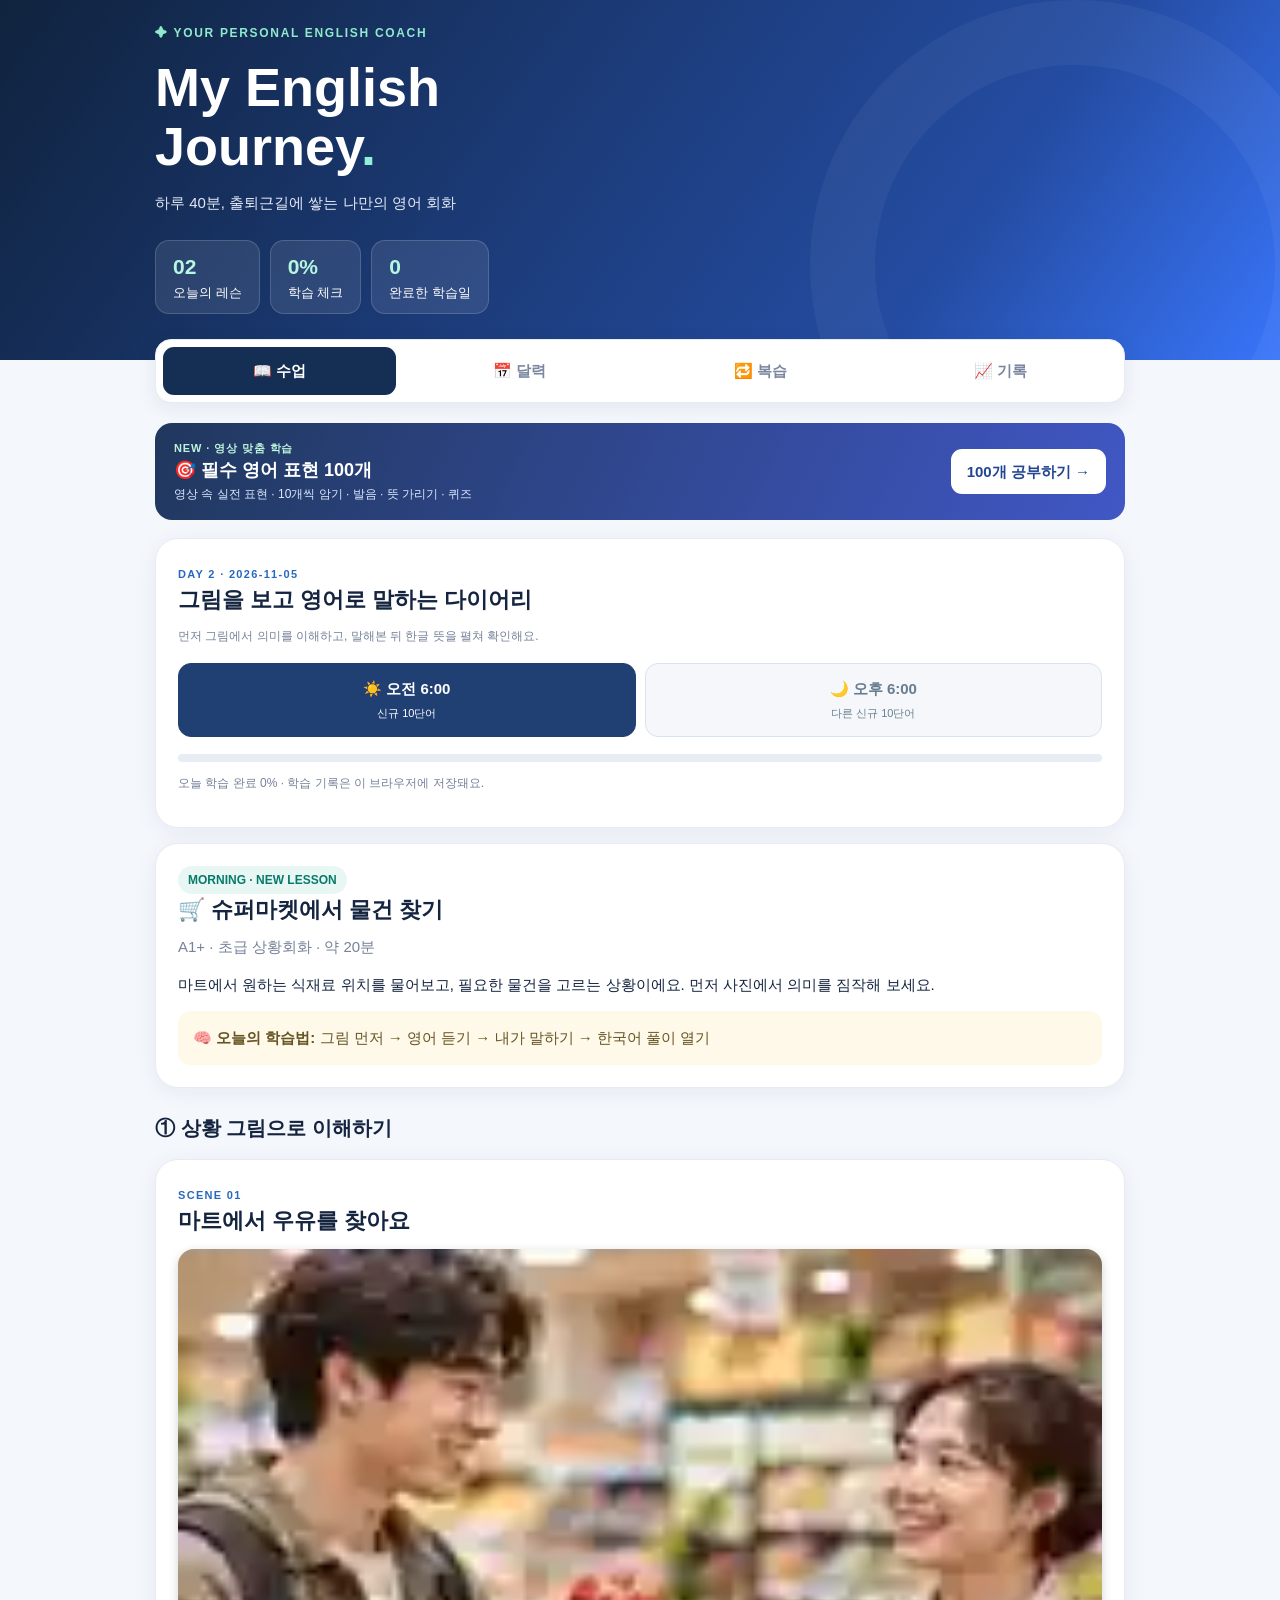
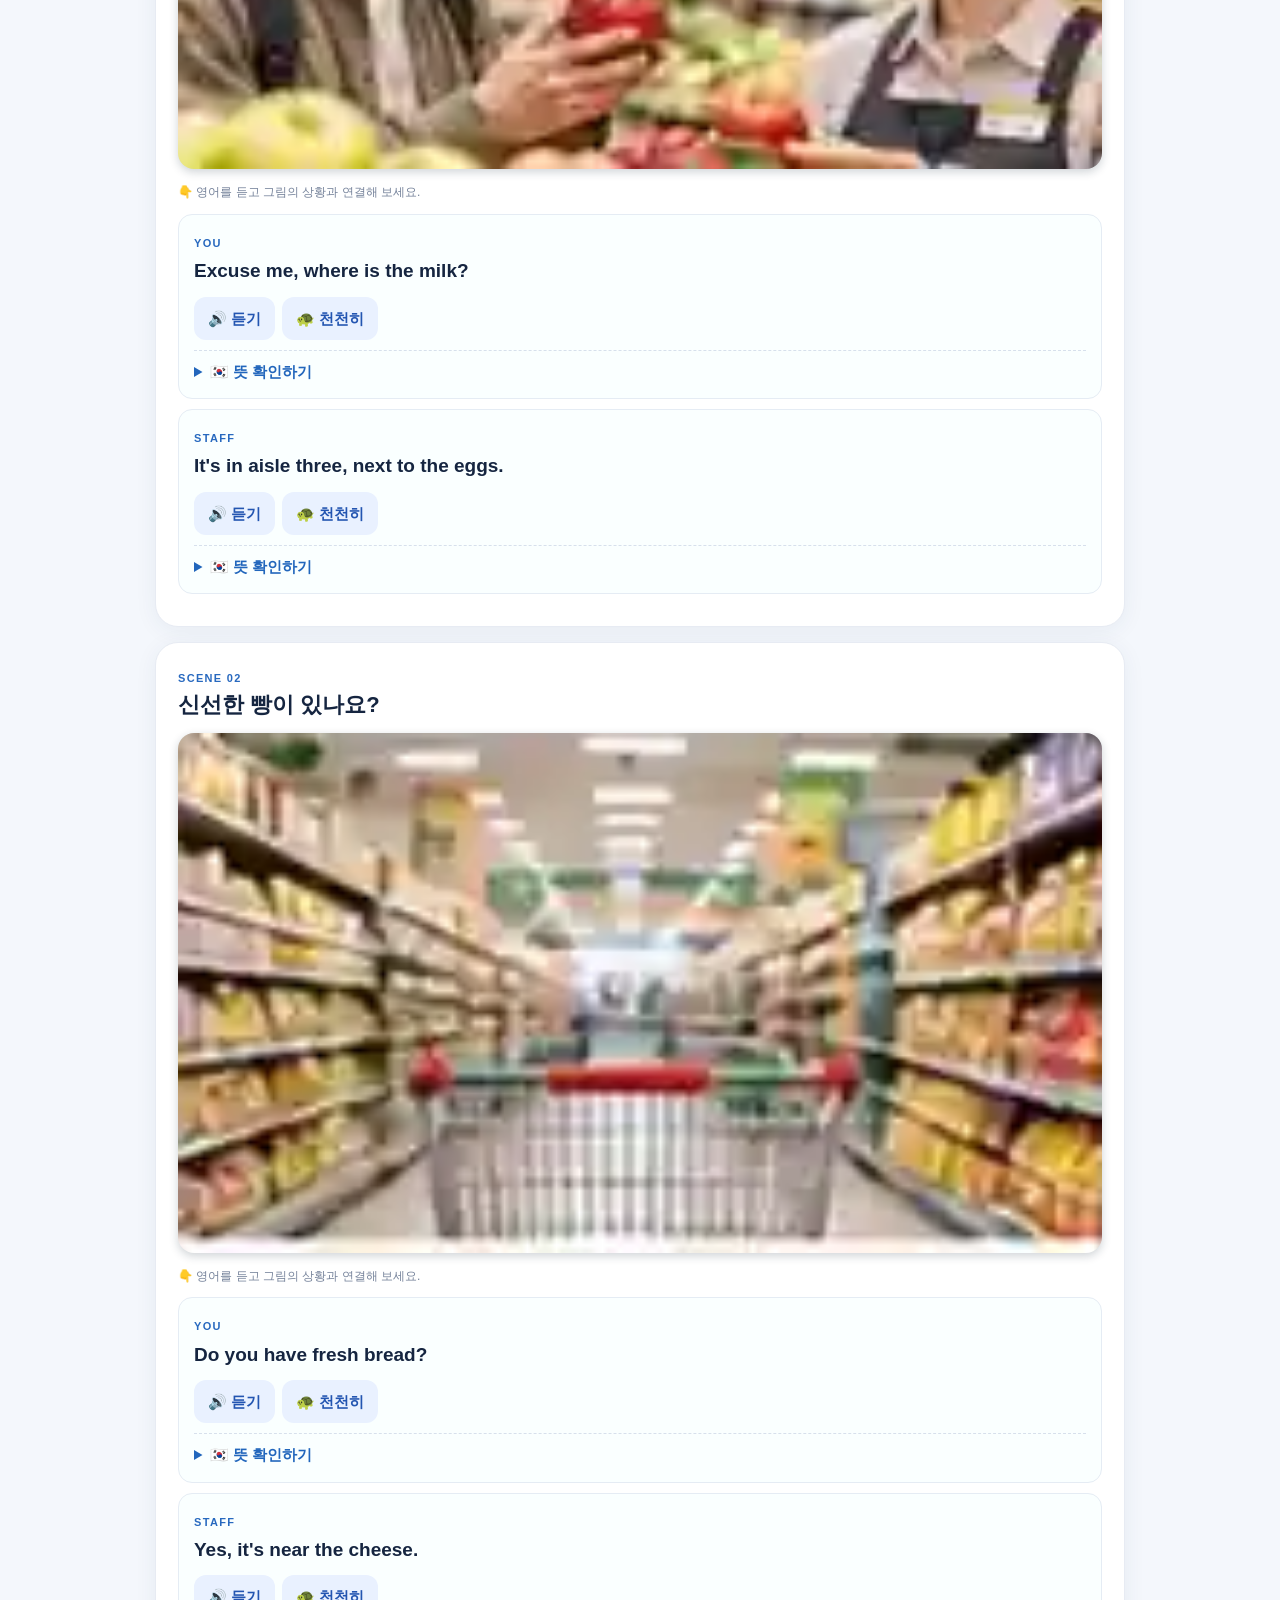
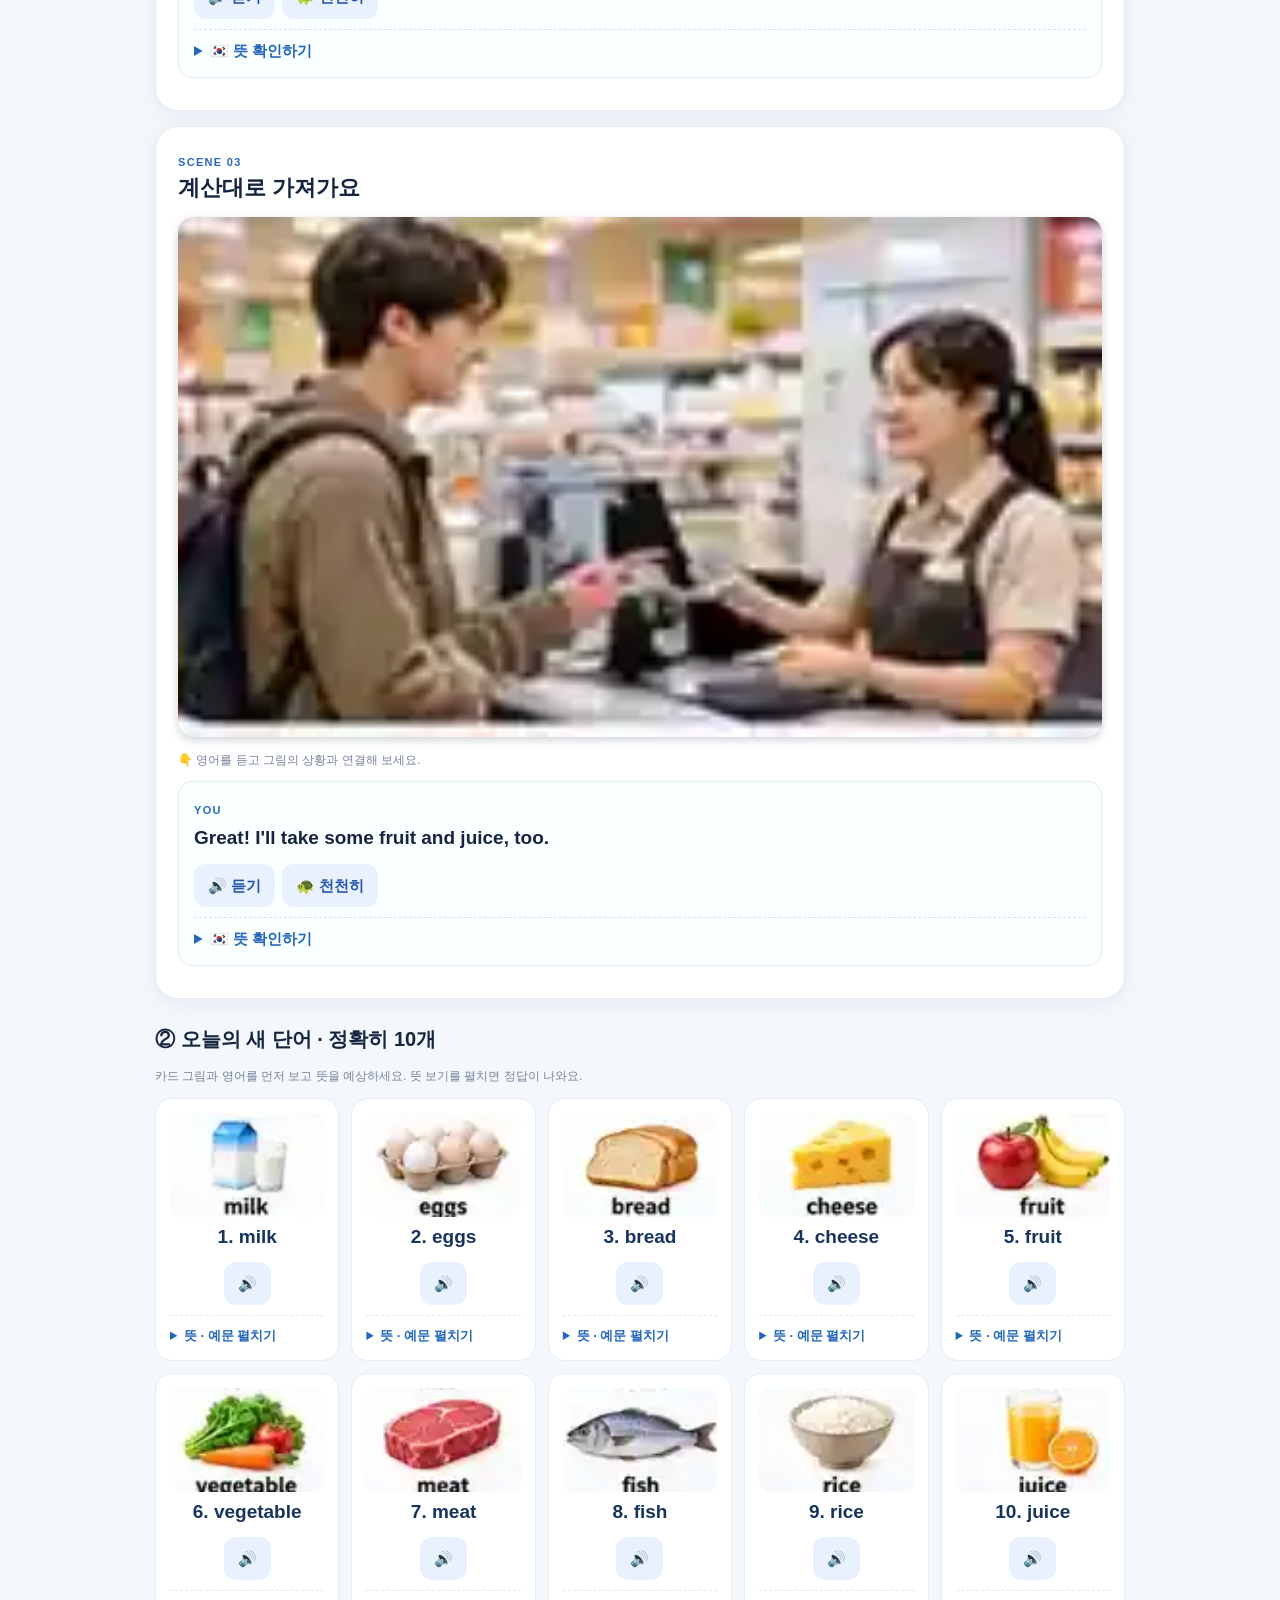
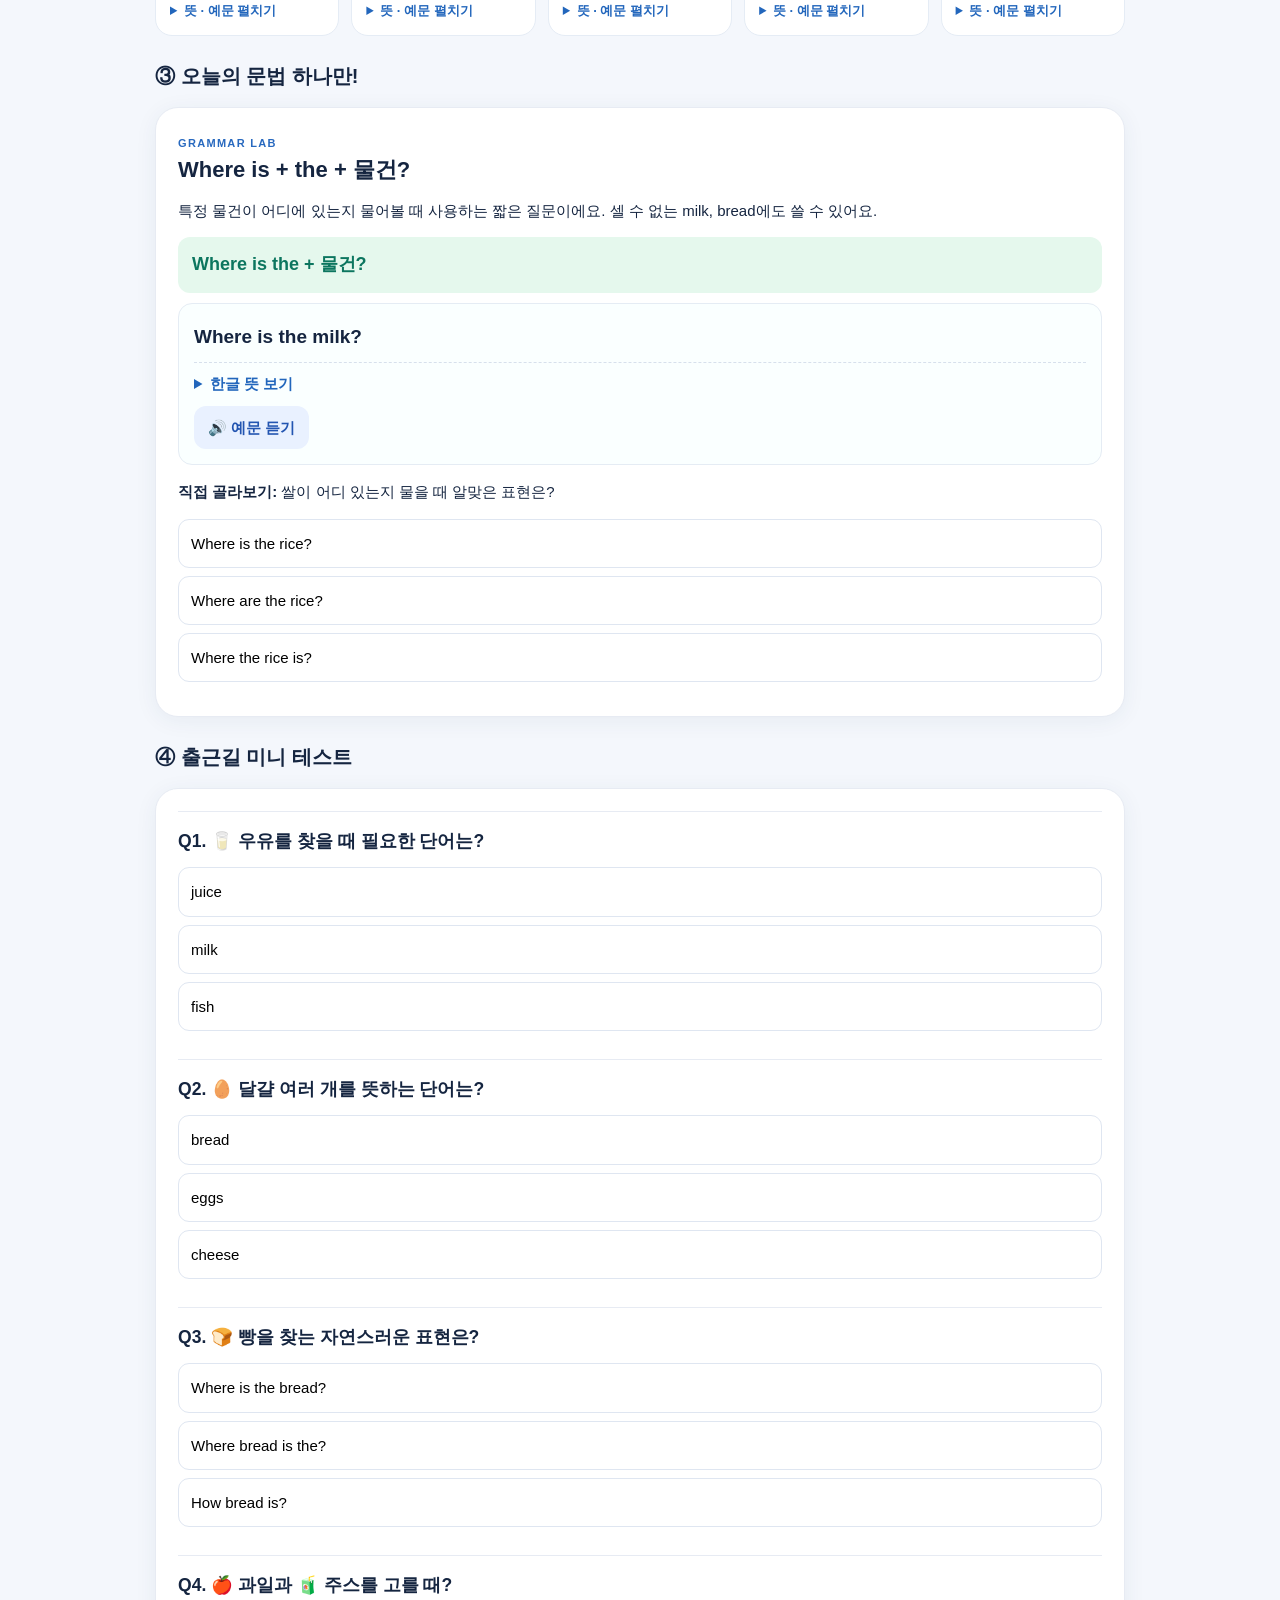
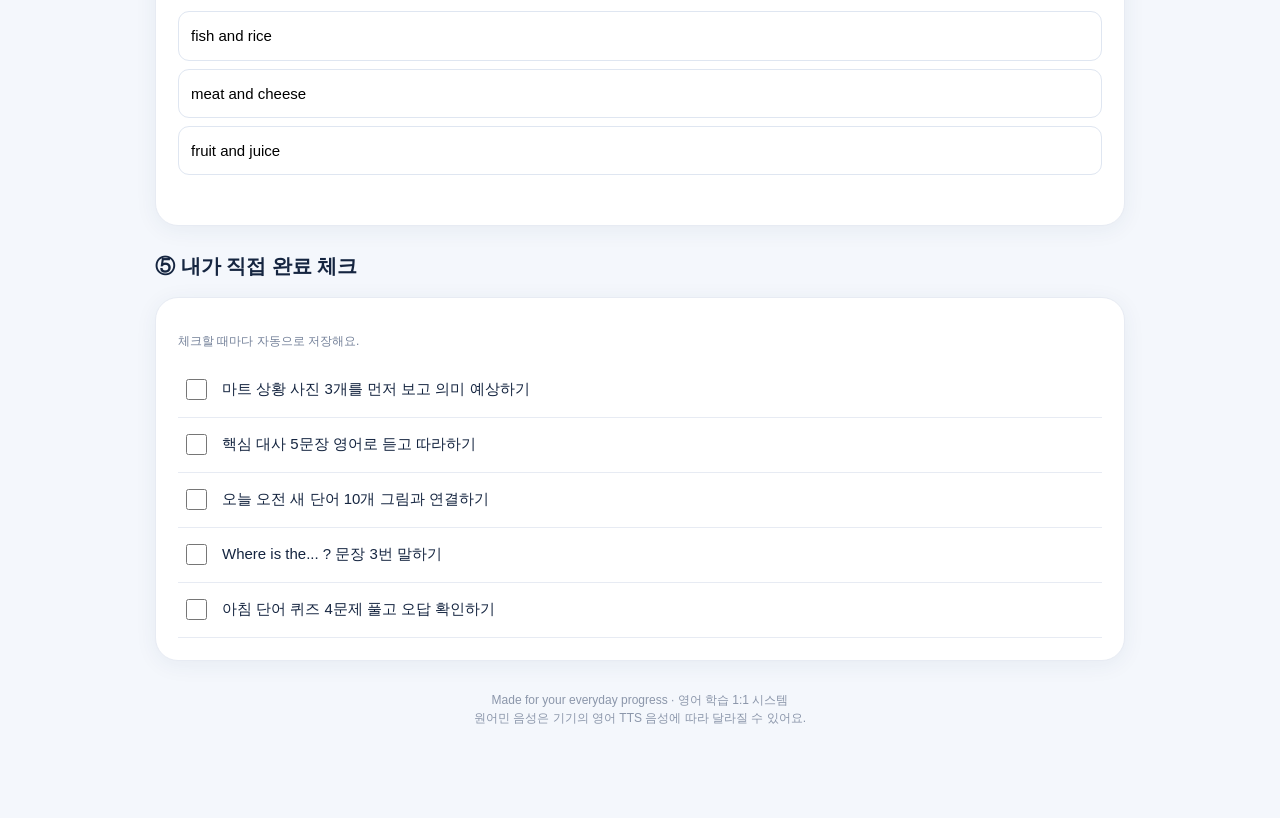
==== commit d16d801b: "feat(english-diary): add prominent link to verified 100-expression video course" ====
--- a/english-tutor/index.html
+++ b/english-tutor/index.html
@@ -10,7 +10,7 @@
 .wordPhoto{width:100%;aspect-ratio:1.48;background-image:url("assets/generated-words.webp");background-size:500% 600%;background-repeat:no-repeat;border-radius:10px;background-color:#f0f5fa}
 .storyFallback{background:#eef3f9;border-radius:12px;padding:32px 14px;text-align:center;color:#456}
 </style></head><body><header class="hero"><div class="wrap"><div class="brand">✦ YOUR PERSONAL ENGLISH COACH</div><h1>My English<br>Journey<span style="color:#91efd5">.</span></h1><p>하루 40분, 출퇴근길에 쌓는 나만의 영어 회화</p><div class="stats"><div class="stat"><b id="statDay">01</b>오늘의 레슨</div><div class="stat"><b id="statDone">0%</b>학습 체크</div><div class="stat"><b id="statStreak">0</b>완료한 학습일</div></div></div></header>
-<main class="wrap"><nav class="tabs" aria-label="메뉴"><button class="active" data-tab="lesson">📖 수업</button><button data-tab="calendar">📅 달력</button><button data-tab="review">🔁 복습</button><button data-tab="progress">📈 기록</button></nav>
+<main class="wrap"><nav class="tabs" aria-label="메뉴"><button class="active" data-tab="lesson">📖 수업</button><button data-tab="calendar">📅 달력</button><button data-tab="review">🔁 복습</button><button data-tab="progress">📈 기록</button></nav><aside class="videoBankPromo" style="background:linear-gradient(115deg,#20385d,#4157c5);border-radius:17px;padding:17px 19px;color:#fff;margin:11px 0 18px;display:flex;gap:12px;align-items:center;justify-content:space-between;flex-wrap:wrap"><div><div style="font-size:11px;color:#bcf3db;font-weight:900;letter-spacing:.08em">NEW · 영상 맞춤 학습</div><div style="font-size:18px;font-weight:900">🎯 필수 영어 표현 100개</div><div style="font-size:12px;color:#dce8ff">영상 속 실전 표현 · 10개씩 암기 · 발음 · 뜻 가리기 · 퀴즈</div></div><a href="expressions-100.html" style="display:inline-block;background:#fff;color:#244692;border-radius:11px;padding:11px 16px;font-weight:900;text-decoration:none" aria-label="영상 필수 표현 100개 학습 시작">100개 공부하기 →</a></aside>
 <section id="lesson" class="panel active"><div id="lessonBody"></div></section>
 <section id="calendar" class="panel"><div class="card"><div class="calendarHeader"><button id="prevMonth" aria-label="이전 달">‹</button><h2 id="monthTitle"></h2><button id="nextMonth" aria-label="다음 달">›</button></div><div id="calendarGrid" class="calendar"></div><p class="muted small">파란 날짜에는 게시된 수업이 있어요. 날짜를 눌러 다시 공부하세요.</p></div><div class="card" id="calendarDetail"></div></section>
 <section id="review" class="panel"><div class="card"><span class="eyebrow">SPACED REVIEW</span><h2>다시 보면 더 오래 기억나요</h2><p class="muted">어제 · 3일 전 · 7일 전으로 돌아가 재학습하는 복습 기능입니다. 수업이 없는 날은 가장 최근 자료를 보여줍니다.</p><div class="list" id="reviewLinks"></div></div><div id="reviewContent"></div></section>
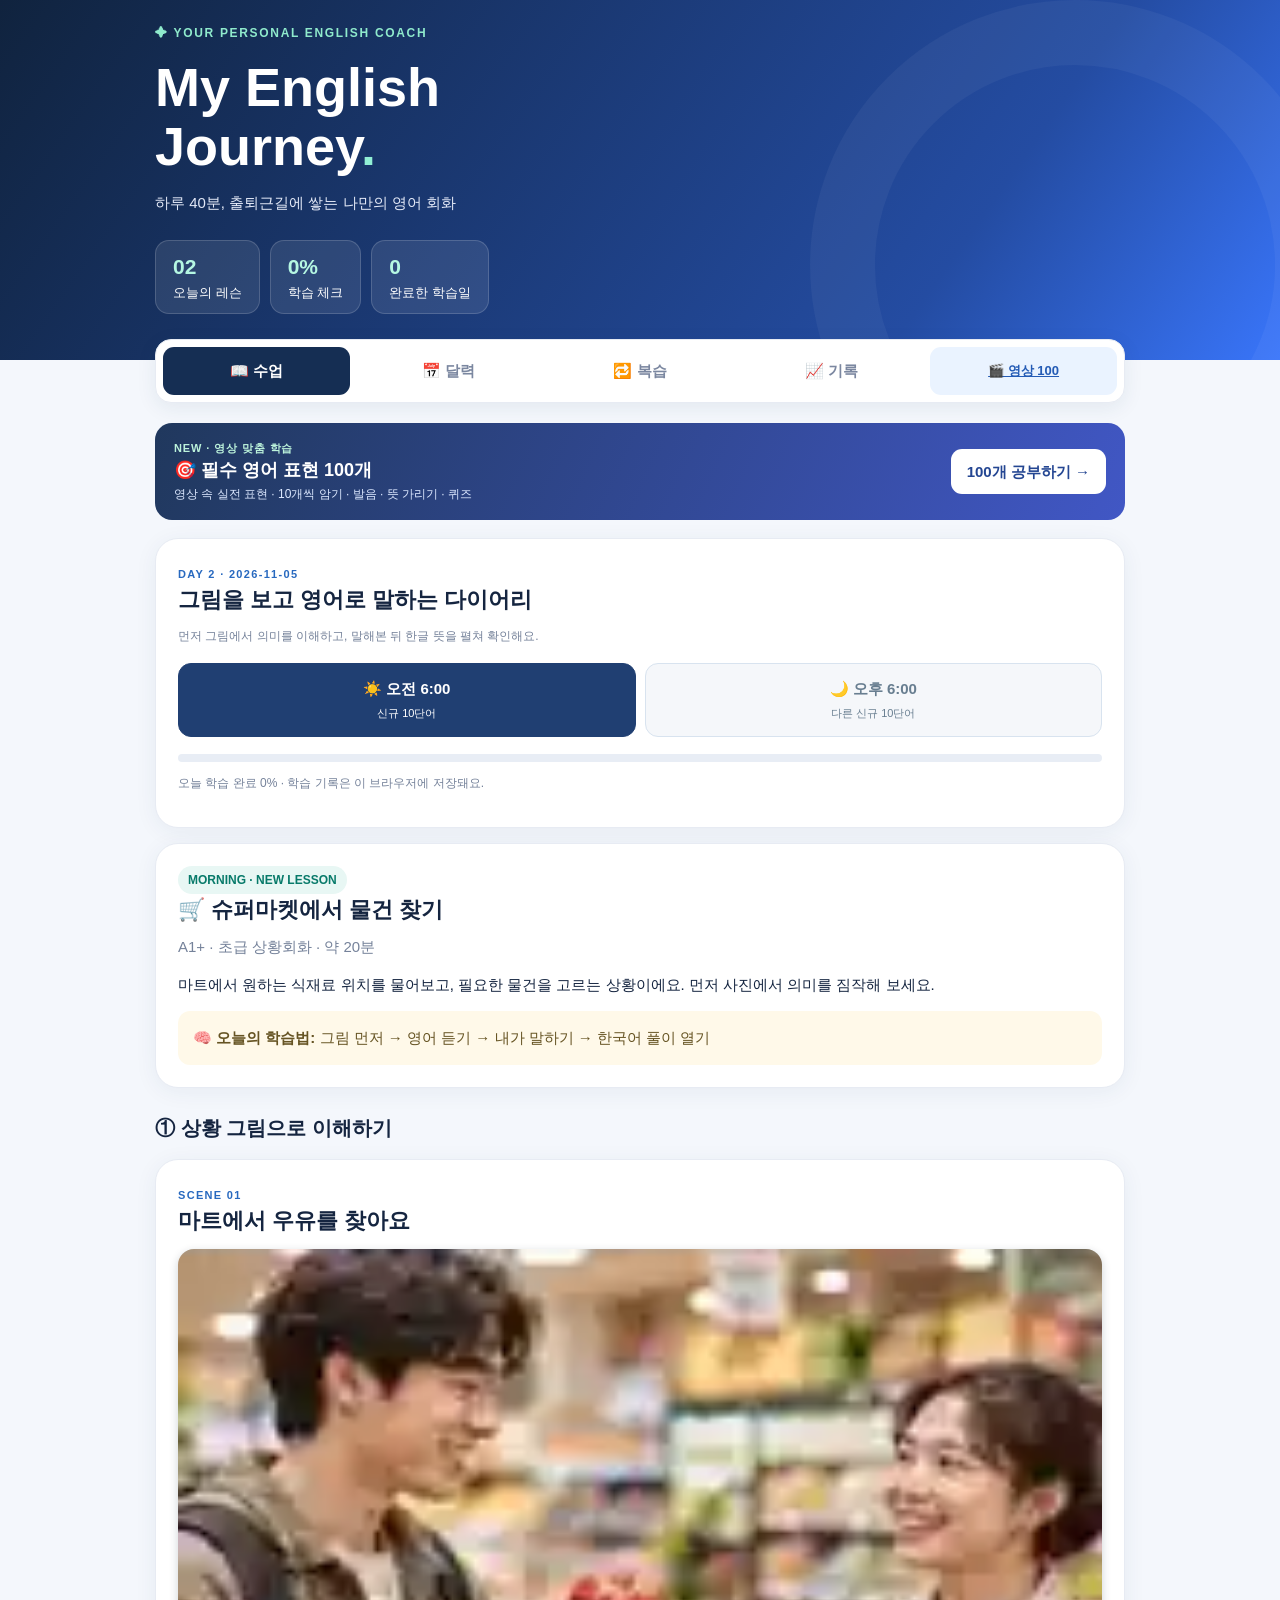
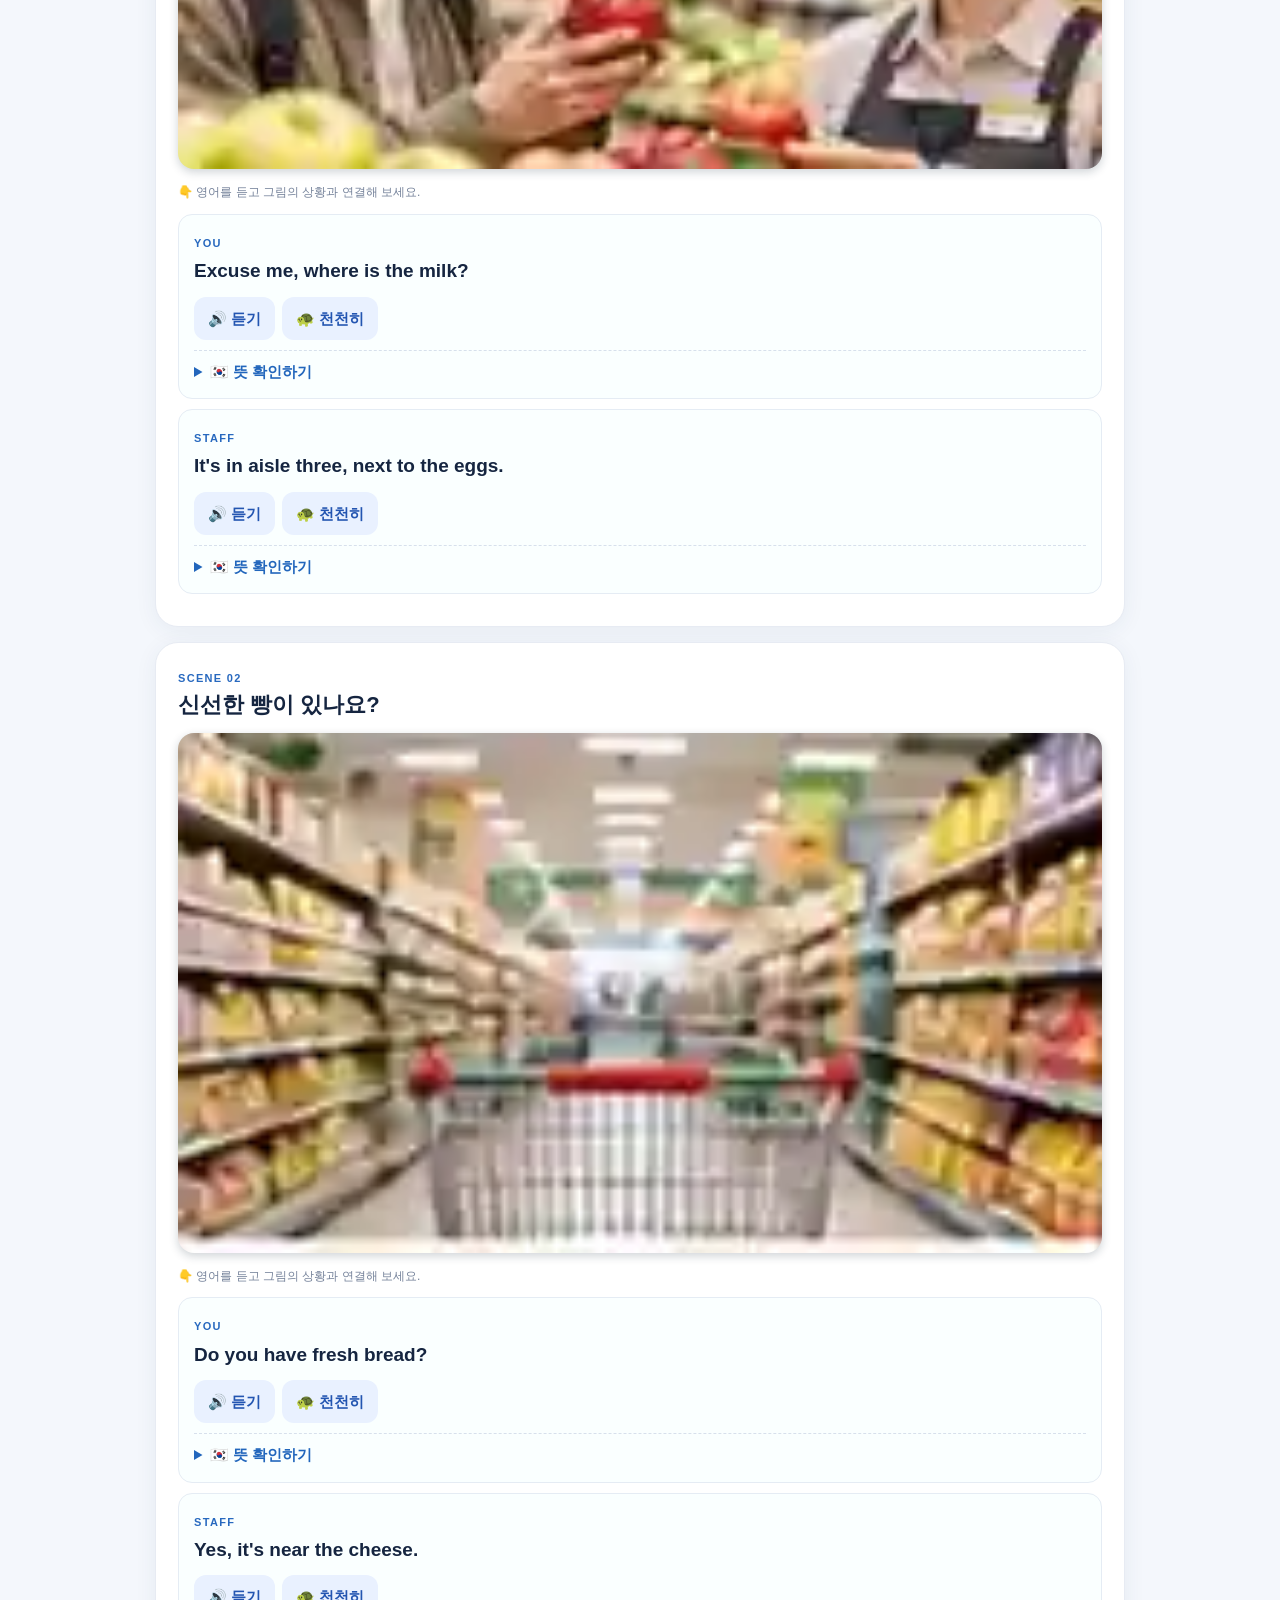
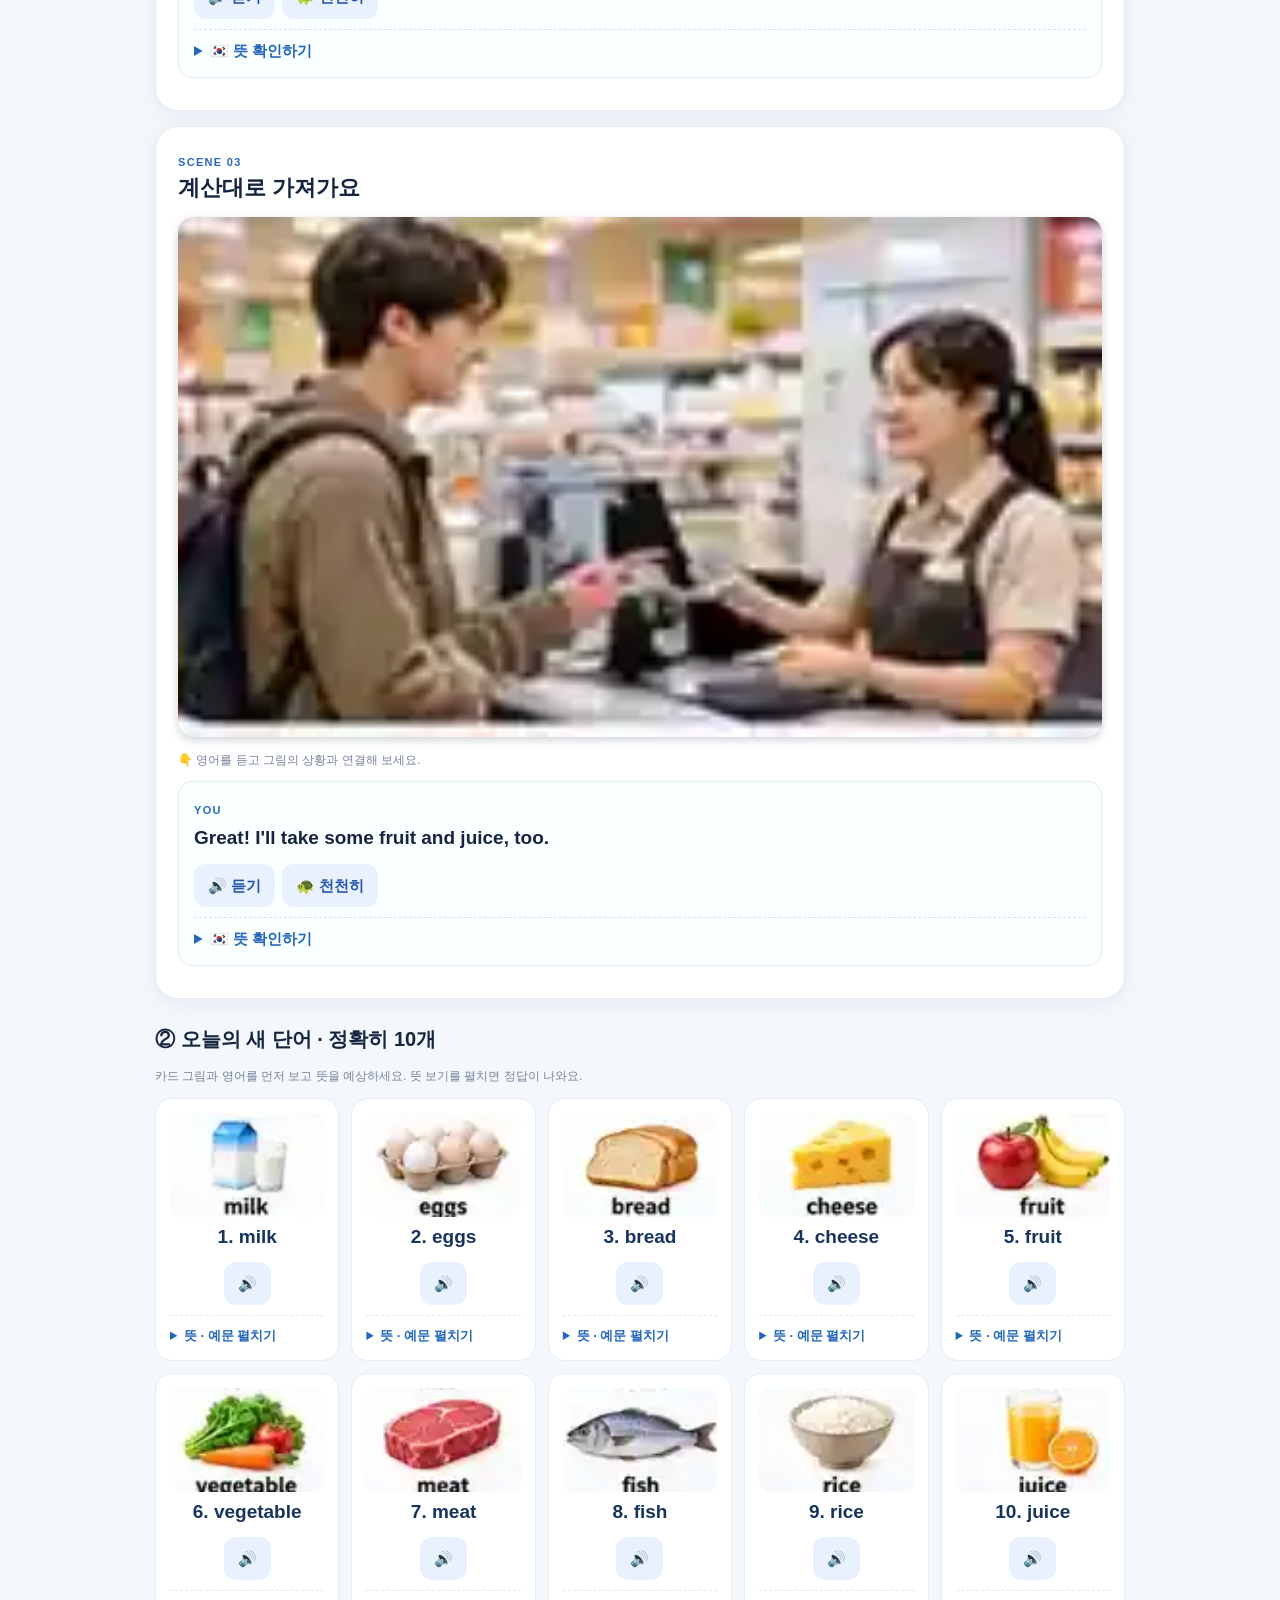
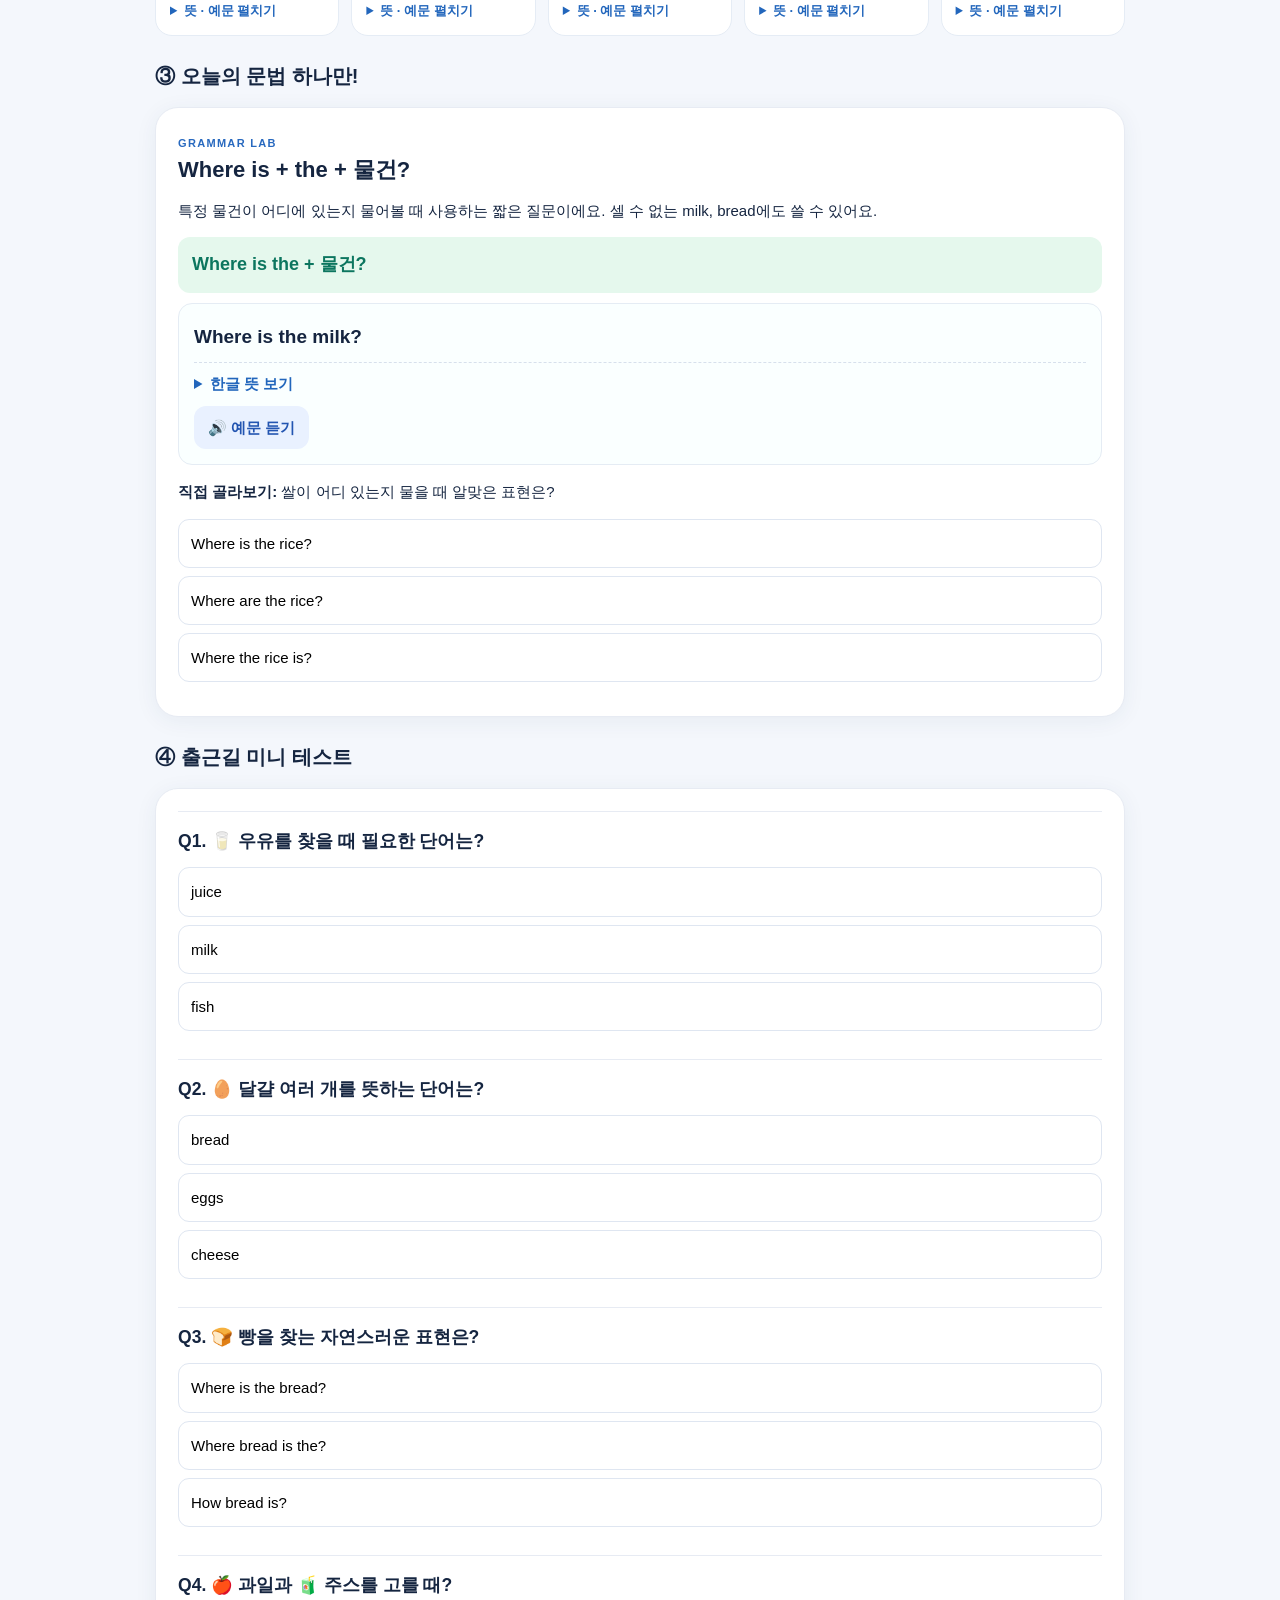
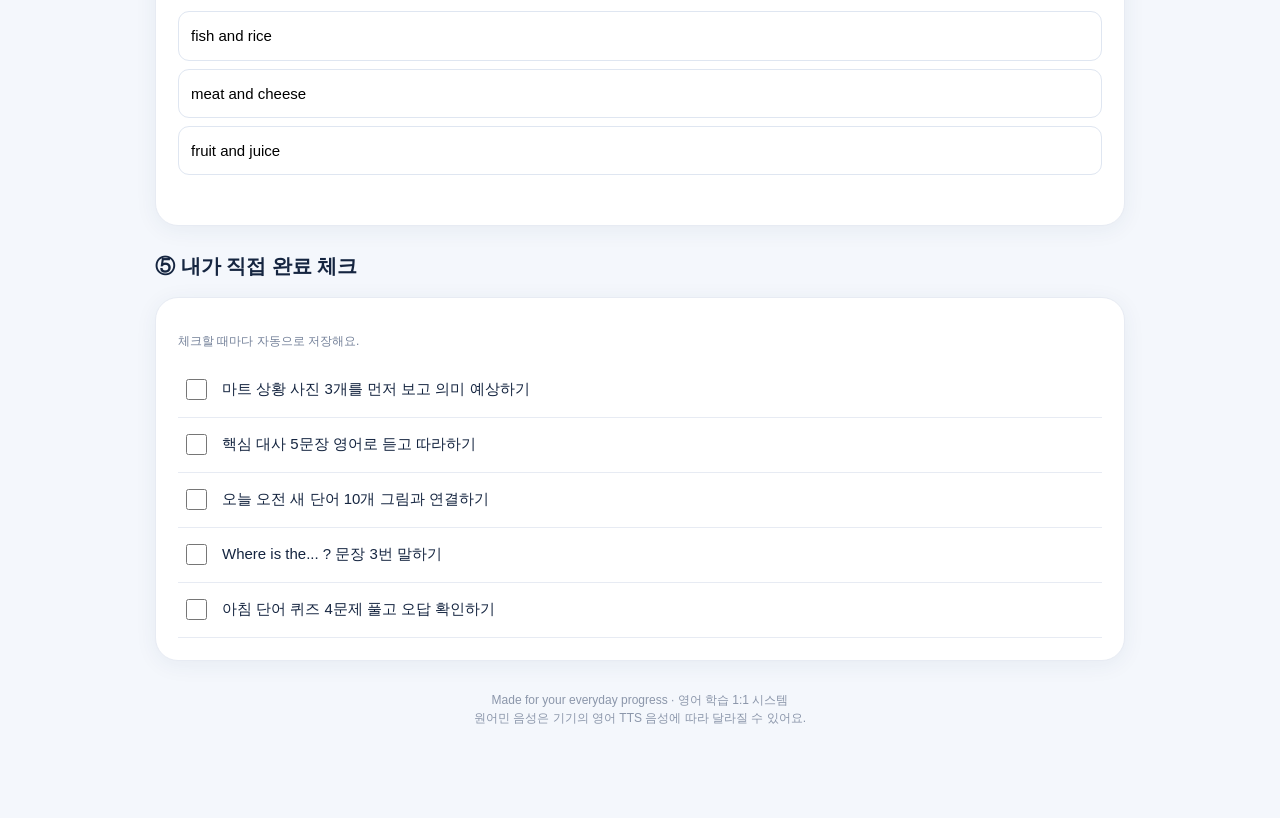
==== commit 28987de6: "feat(english): add separate 100 expressions video course menu" ====
--- a/english-tutor/index.html
+++ b/english-tutor/index.html
@@ -9,8 +9,9 @@
 .generatedScene{height:auto;aspect-ratio:16/9;background-image:url("assets/generated-scenes.webp");background-size:300% 300%;background-repeat:no-repeat;background-color:#e7eef4}
 .wordPhoto{width:100%;aspect-ratio:1.48;background-image:url("assets/generated-words.webp");background-size:500% 600%;background-repeat:no-repeat;border-radius:10px;background-color:#f0f5fa}
 .storyFallback{background:#eef3f9;border-radius:12px;padding:32px 14px;text-align:center;color:#456}
+.tabs{display:grid;grid-template-columns:repeat(5,minmax(0,1fr));gap:5px}.tabs a.tabLink{display:flex;align-items:center;justify-content:center;border:0;background:#eaf3ff;border-radius:11px;padding:12px 5px;color:#245bb5;font-weight:850;text-align:center;font-size:13px;white-space:nowrap}.tabs a.tabLink:hover{background:#dbeaff}@media(max-width:700px){.tabs{gap:3px;padding:5px}.tabs button,.tabs a.tabLink{padding:10px 1px;font-size:11px}}
 </style></head><body><header class="hero"><div class="wrap"><div class="brand">✦ YOUR PERSONAL ENGLISH COACH</div><h1>My English<br>Journey<span style="color:#91efd5">.</span></h1><p>하루 40분, 출퇴근길에 쌓는 나만의 영어 회화</p><div class="stats"><div class="stat"><b id="statDay">01</b>오늘의 레슨</div><div class="stat"><b id="statDone">0%</b>학습 체크</div><div class="stat"><b id="statStreak">0</b>완료한 학습일</div></div></div></header>
-<main class="wrap"><nav class="tabs" aria-label="메뉴"><button class="active" data-tab="lesson">📖 수업</button><button data-tab="calendar">📅 달력</button><button data-tab="review">🔁 복습</button><button data-tab="progress">📈 기록</button></nav><aside class="videoBankPromo" style="background:linear-gradient(115deg,#20385d,#4157c5);border-radius:17px;padding:17px 19px;color:#fff;margin:11px 0 18px;display:flex;gap:12px;align-items:center;justify-content:space-between;flex-wrap:wrap"><div><div style="font-size:11px;color:#bcf3db;font-weight:900;letter-spacing:.08em">NEW · 영상 맞춤 학습</div><div style="font-size:18px;font-weight:900">🎯 필수 영어 표현 100개</div><div style="font-size:12px;color:#dce8ff">영상 속 실전 표현 · 10개씩 암기 · 발음 · 뜻 가리기 · 퀴즈</div></div><a href="expressions-100.html" style="display:inline-block;background:#fff;color:#244692;border-radius:11px;padding:11px 16px;font-weight:900;text-decoration:none" aria-label="영상 필수 표현 100개 학습 시작">100개 공부하기 →</a></aside>
+<main class="wrap"><nav class="tabs" aria-label="메뉴"><button class="active" data-tab="lesson">📖 수업</button><button data-tab="calendar">📅 달력</button><button data-tab="review">🔁 복습</button><button data-tab="progress">📈 기록</button><a class="tabLink" href="./video-100.html" aria-label="영상 필수 영어 100개 별도 학습 메뉴">🎬 영상 100</a></nav><aside class="videoBankPromo" style="background:linear-gradient(115deg,#20385d,#4157c5);border-radius:17px;padding:17px 19px;color:#fff;margin:11px 0 18px;display:flex;gap:12px;align-items:center;justify-content:space-between;flex-wrap:wrap"><div><div style="font-size:11px;color:#bcf3db;font-weight:900;letter-spacing:.08em">NEW · 영상 맞춤 학습</div><div style="font-size:18px;font-weight:900">🎯 필수 영어 표현 100개</div><div style="font-size:12px;color:#dce8ff">영상 속 실전 표현 · 10개씩 암기 · 발음 · 뜻 가리기 · 퀴즈</div></div><a href="expressions-100.html" style="display:inline-block;background:#fff;color:#244692;border-radius:11px;padding:11px 16px;font-weight:900;text-decoration:none" aria-label="영상 필수 표현 100개 학습 시작">100개 공부하기 →</a></aside>
 <section id="lesson" class="panel active"><div id="lessonBody"></div></section>
 <section id="calendar" class="panel"><div class="card"><div class="calendarHeader"><button id="prevMonth" aria-label="이전 달">‹</button><h2 id="monthTitle"></h2><button id="nextMonth" aria-label="다음 달">›</button></div><div id="calendarGrid" class="calendar"></div><p class="muted small">파란 날짜에는 게시된 수업이 있어요. 날짜를 눌러 다시 공부하세요.</p></div><div class="card" id="calendarDetail"></div></section>
 <section id="review" class="panel"><div class="card"><span class="eyebrow">SPACED REVIEW</span><h2>다시 보면 더 오래 기억나요</h2><p class="muted">어제 · 3일 전 · 7일 전으로 돌아가 재학습하는 복습 기능입니다. 수업이 없는 날은 가장 최근 자료를 보여줍니다.</p><div class="list" id="reviewLinks"></div></div><div id="reviewContent"></div></section>
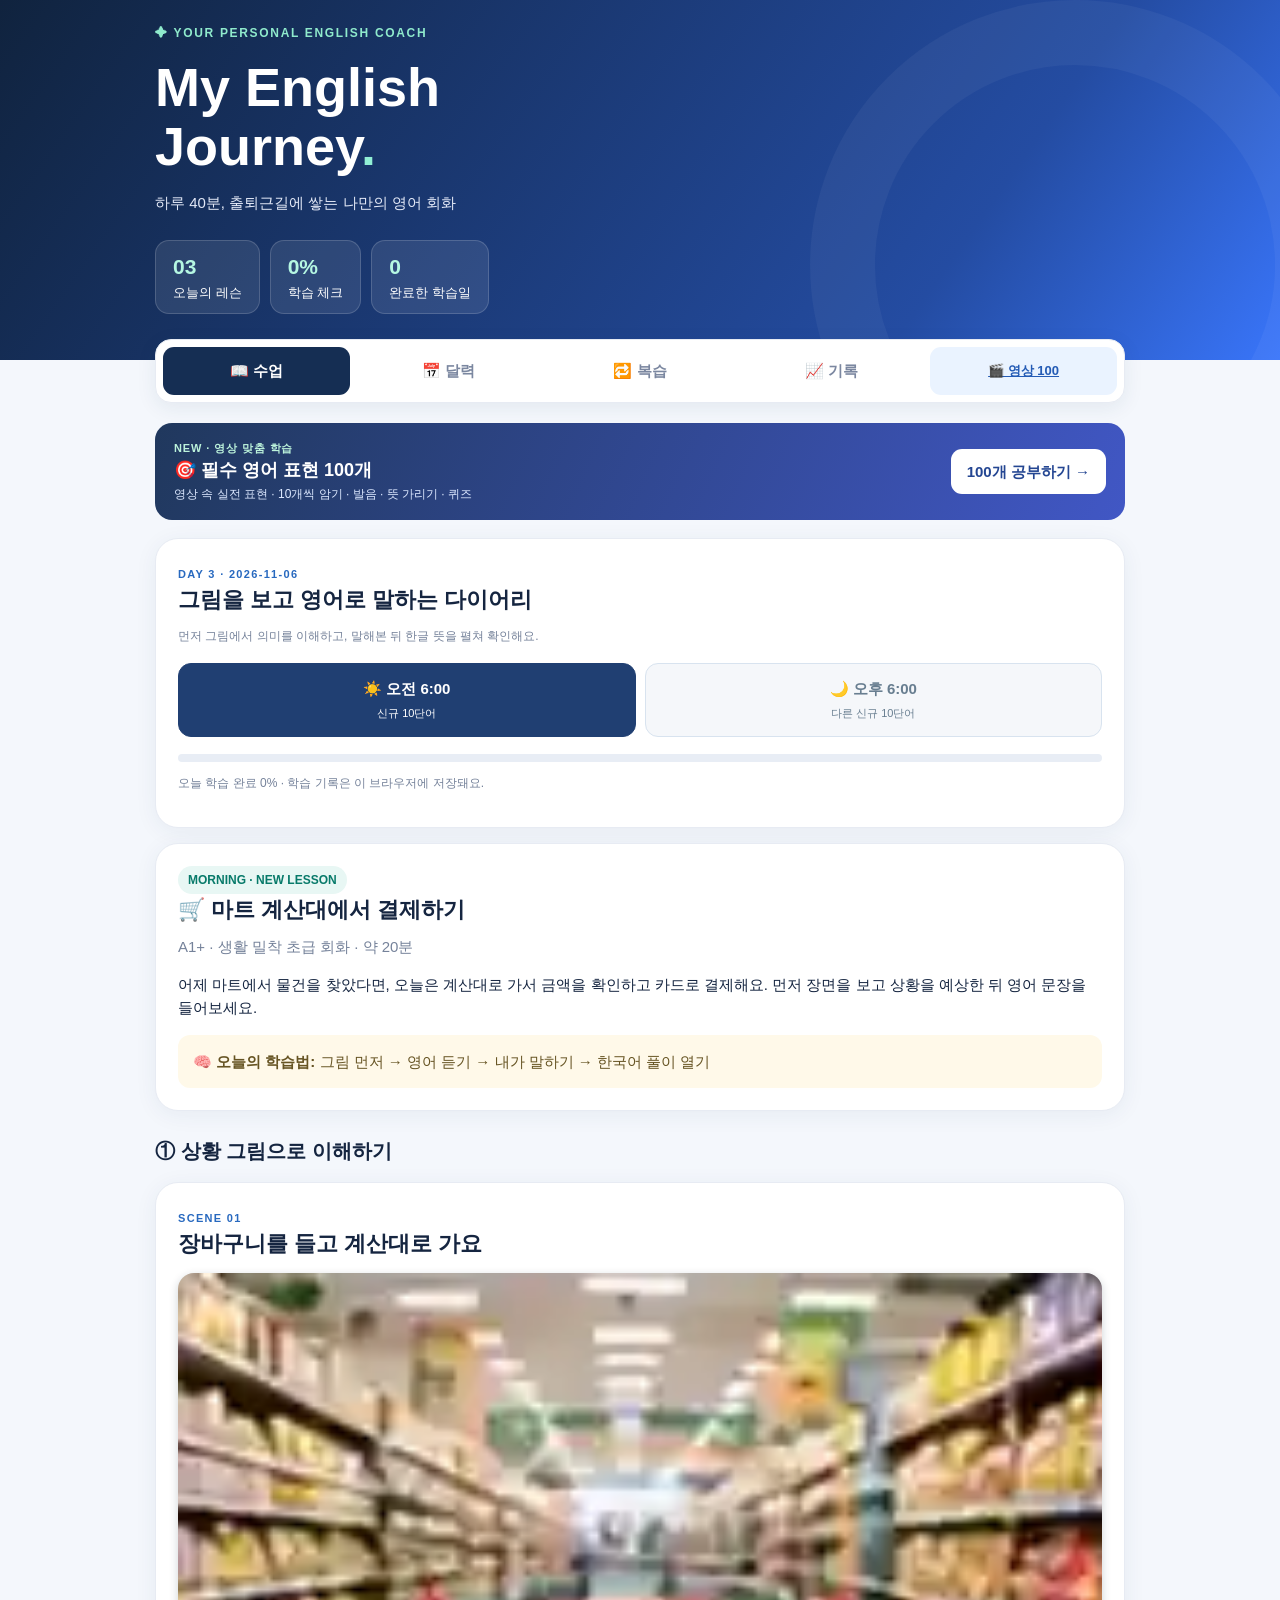
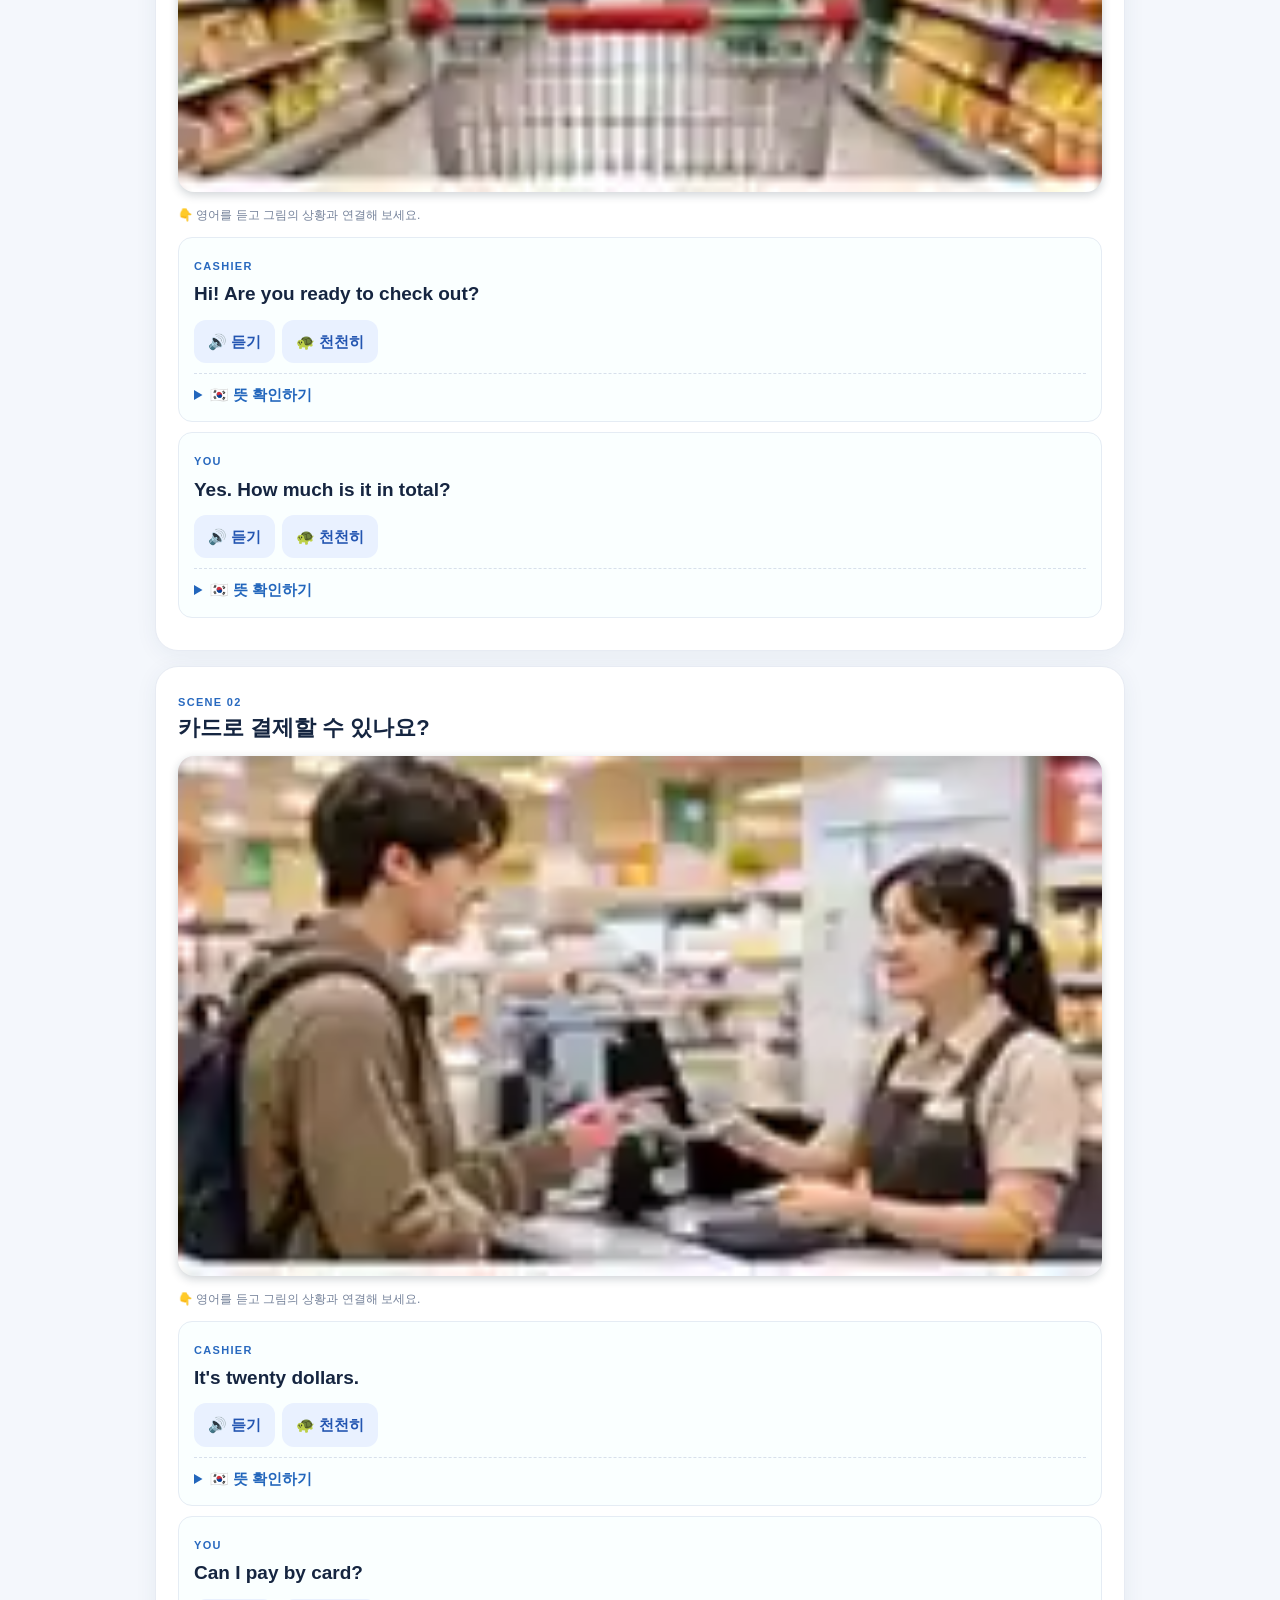
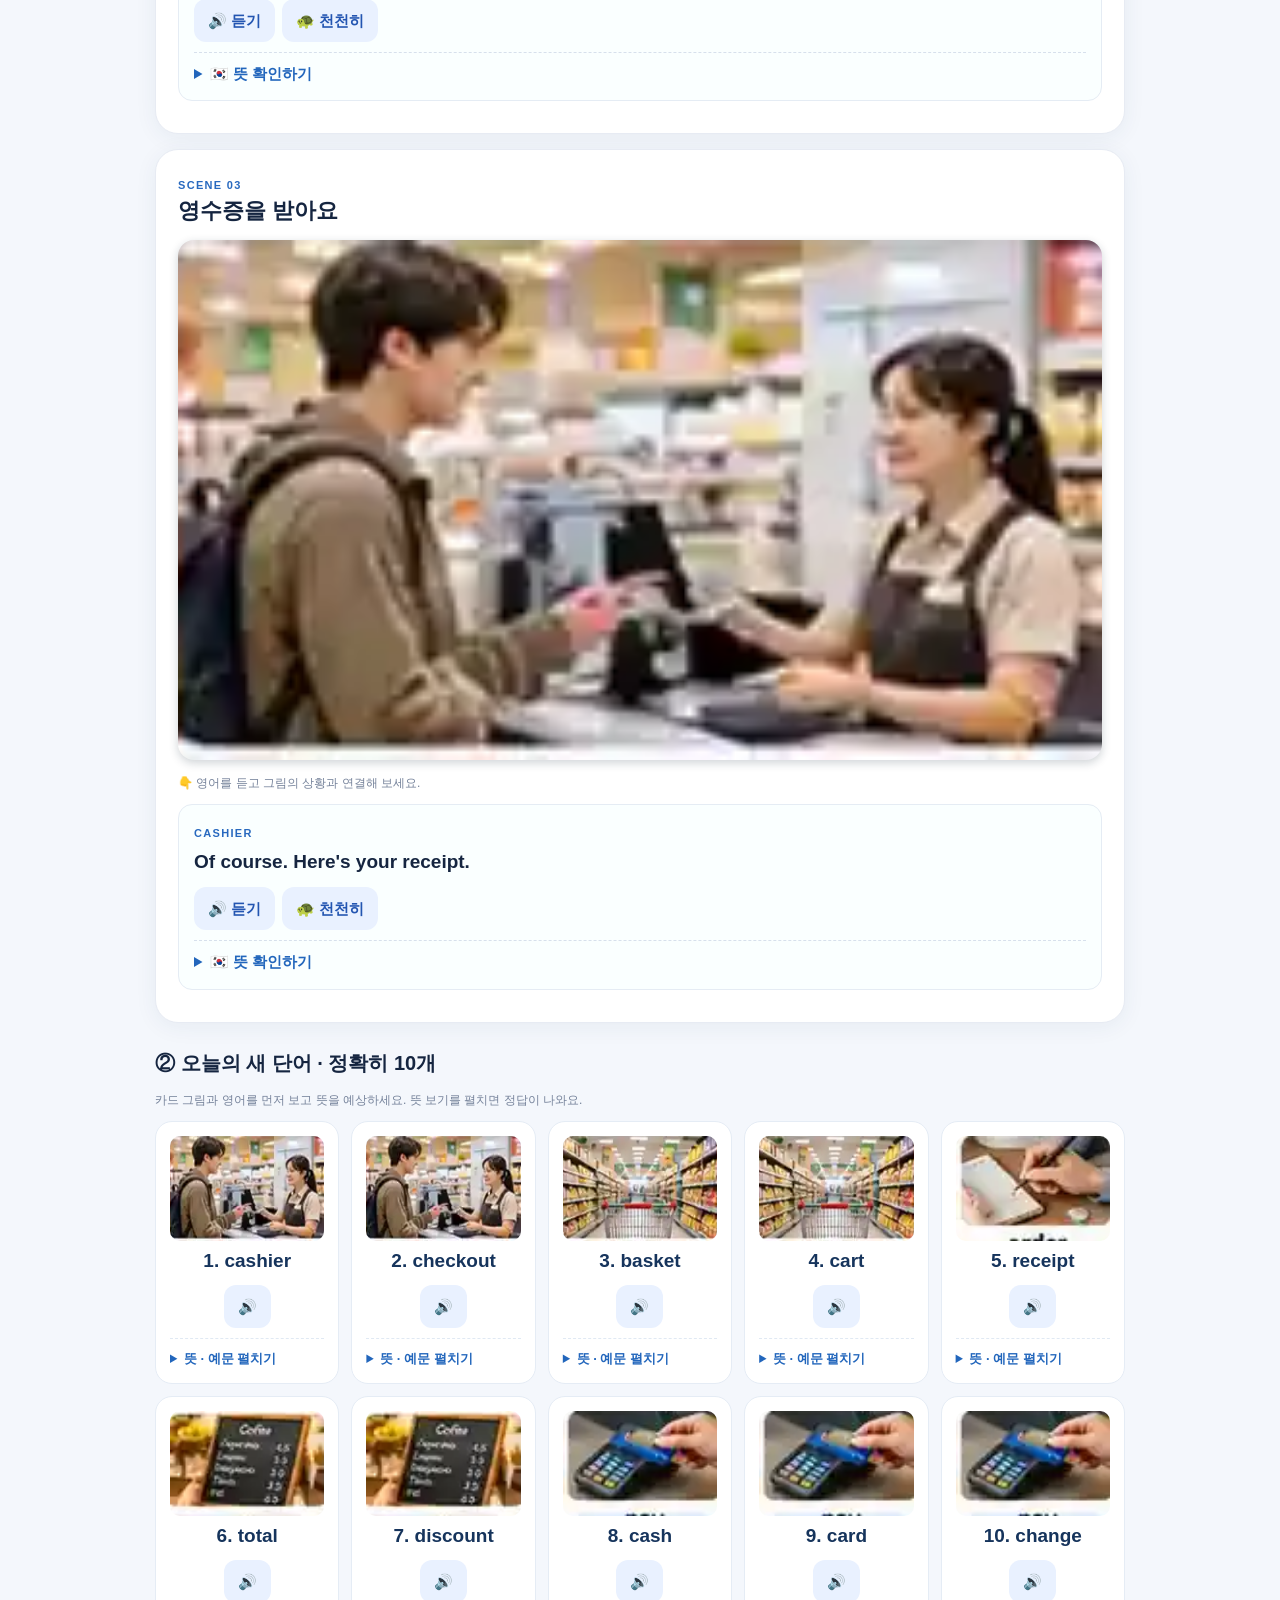
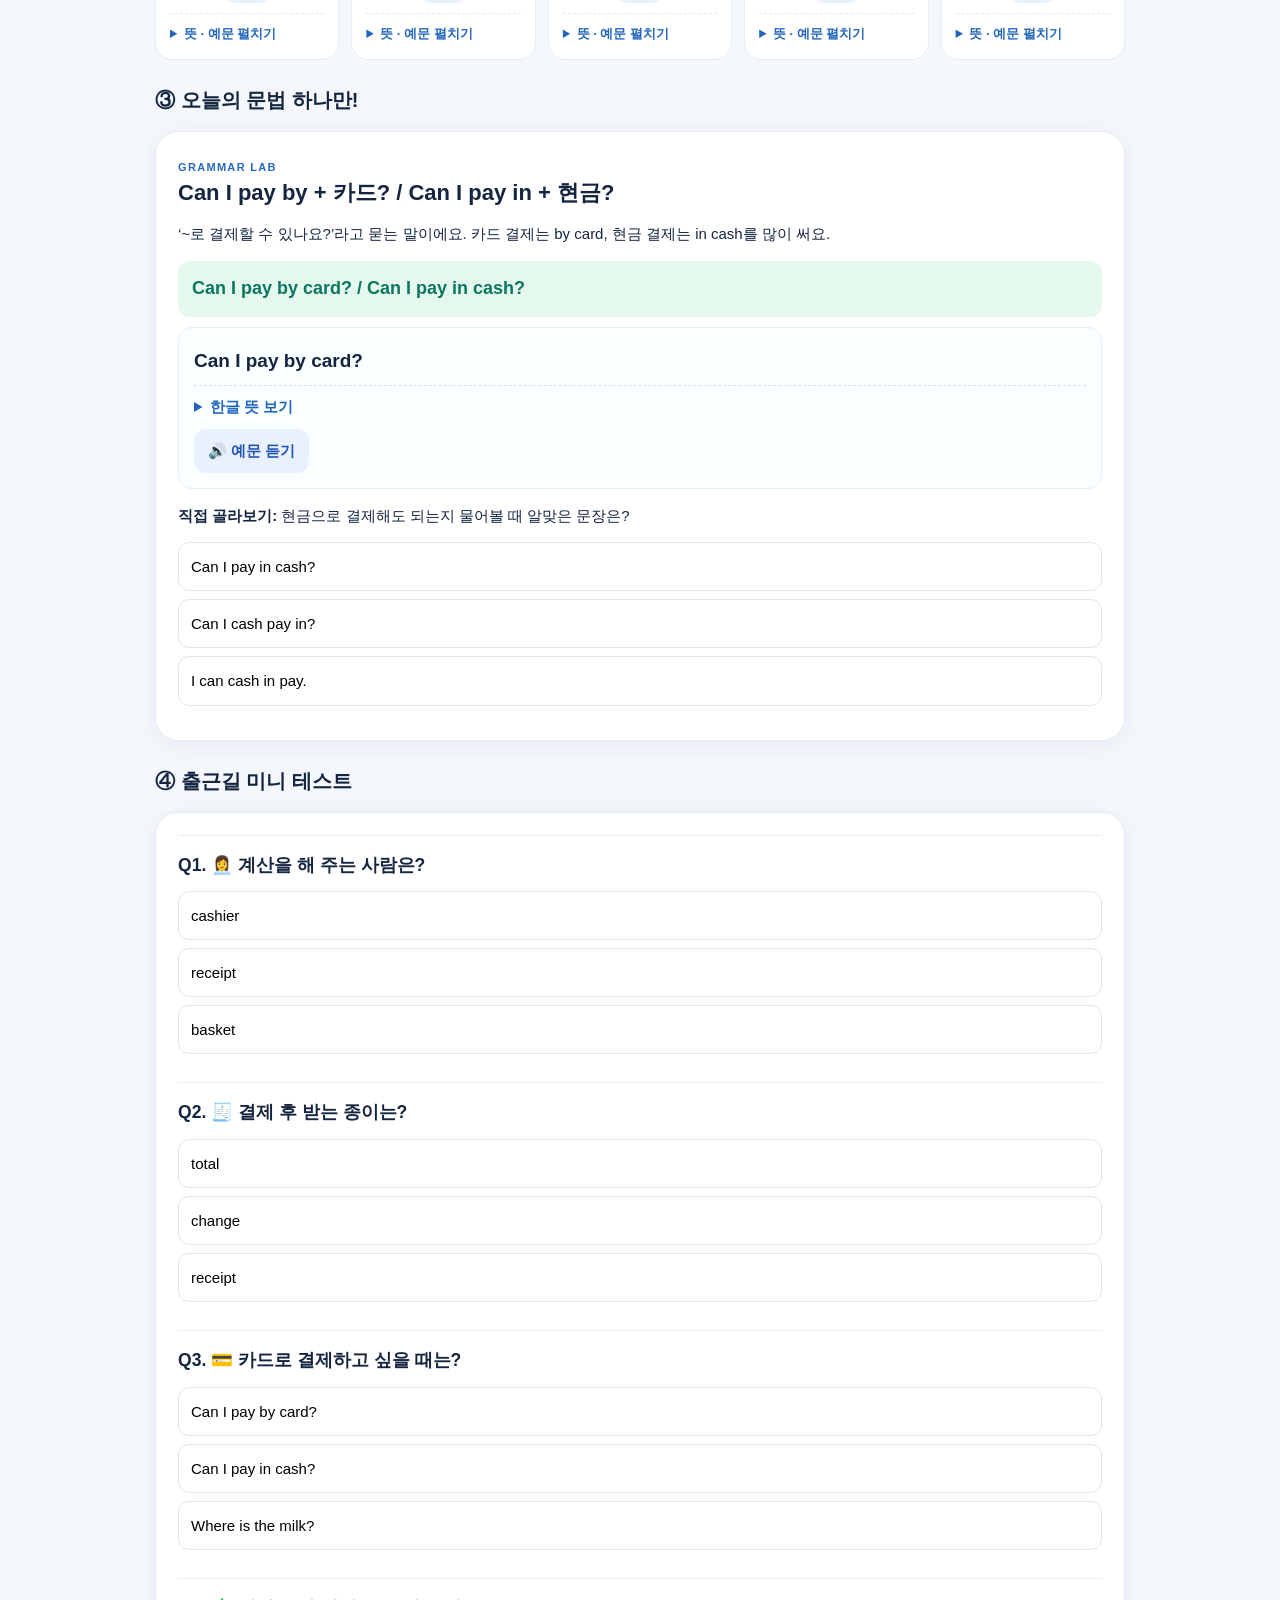
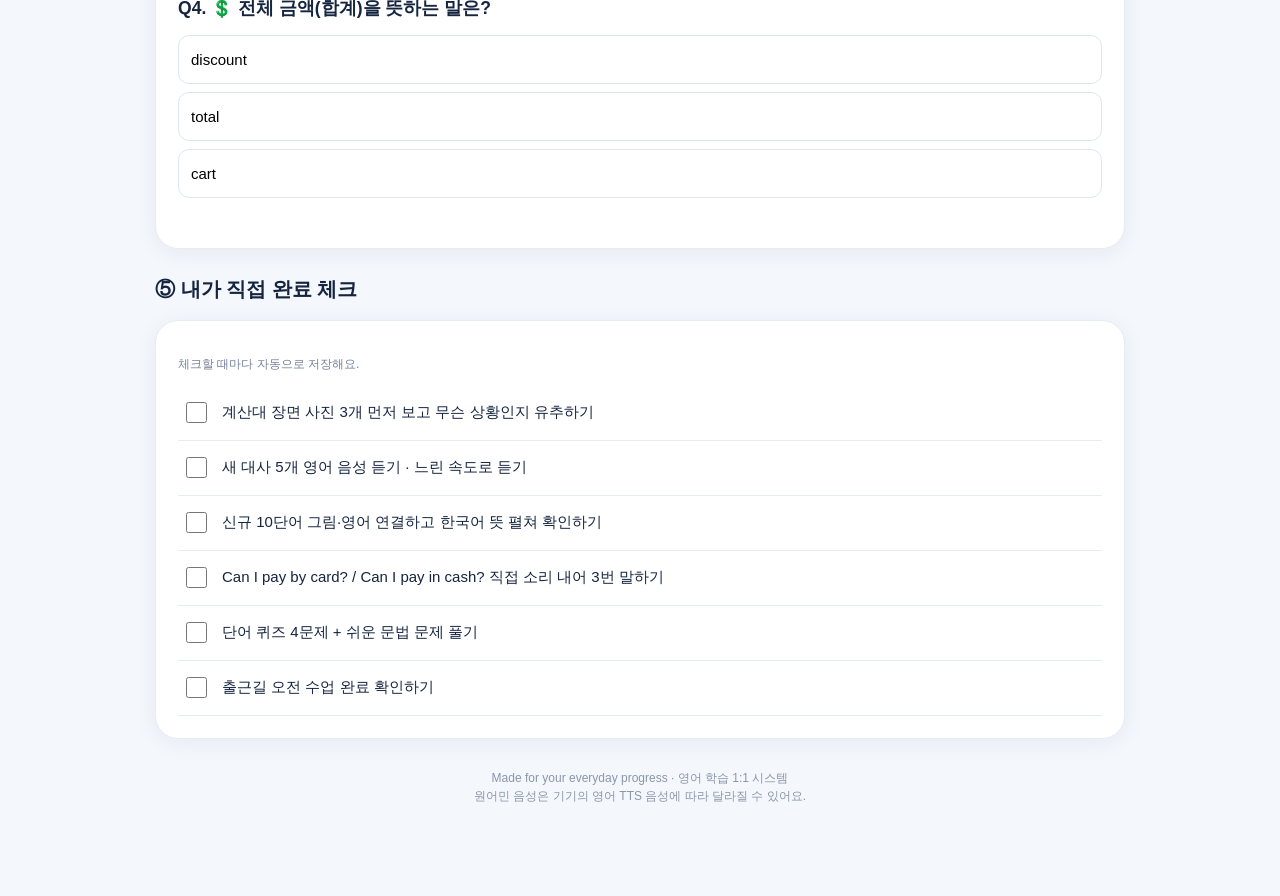
==== commit b07c88cc: "feat(english): add 2026-11-06 DAY03 morning checkout with 10 unique terms, scenes and quiz" ====
--- a/english-tutor/index.html
+++ b/english-tutor/index.html
@@ -19,6 +19,8 @@
 <footer class="footer">Made for your everyday progress · 영어 학습 1:1 시스템<br>원어민 음성은 기기의 영어 TTS 음성에 따라 달라질 수 있어요.</footer></main>
 <script>
 const lessons=[{date:"2026-11-04",day:1,title:"Hello! 나를 소개해요",subtitle:"첫날은 외우는 것보다 듣고, 따라 말하고, 자신 있게 말하는 연습을 해요.",goal:"이름, 국적, 영어 학습을 영어로 말할 수 있다.",phrases:[{en:"Hello! Nice to meet you.",ko:"안녕하세요! 만나서 반가워요.",pron:"헬로우! 나이스 투 밋 유.",tip:"처음 만난 사람에게 쓰는 인사예요."},{en:"My name is Byeongho.",ko:"제 이름은 병호입니다.",pron:"마이 네임 이즈 병호.",tip:"이름만 본인의 이름으로 바꿔 말해보세요."},{en:"I am Korean.",ko:"저는 한국인이에요.",pron:"아이 앰 코리언.",tip:"I am은 ‘나는 ~이다’라는 뜻이에요."},{en:"I am learning English.",ko:"저는 영어를 배우고 있어요.",pron:"아이 앰 러닝 잉글리시.",tip:"지금 배우고 있다는 뜻이에요."},{en:"What is your name?",ko:"이름이 무엇인가요?",pron:"왓 이즈 유어 네임?",tip:"상대에게 이름을 물을 때 사용해요."}],tasks:[{id:"listen",title:"출근길 · 영어 5문장 전체 듣기",description:"먼저 뜻을 보며 두 번 들어요."},{id:"repeat",title:"출근길 · 문장별 3번 따라 말하기",description:"속도 0.8배로 듣고 입으로 그대로 말해요."},{id:"own",title:"출근길 · 내 이름으로 자기소개하기",description:"My name is ... 문장에 내 이름을 넣어요."},{id:"evening",title:"퇴근길 · 한국어만 보고 영어로 말하기",description:"정답을 보기 전에 스스로 말해요."},{id:"test",title:"퇴근길 · 3문제 퀴즈 완료",description:"틀린 문장은 다시 들어요."}],quiz:[{q:"'제 이름은 병호입니다'는 영어로?",options:["I name Byeongho.","My name is Byeongho.","You are Byeongho."],answer:1,why:"My name is + 이름 형태를 사용해요."},{q:"'저는 한국인이에요'는?",options:["I am Korean.","You Korean.","My is Korean."],answer:0,why:"I 다음에는 am을 사용해요."},{q:"처음 만난 사람에게 적절한 표현은?",options:["What time?","Good night.","Nice to meet you."],answer:2,why:"Nice to meet you는 만나서 반갑다는 뜻이에요."}],morning:{"marker":"MORNING_STORYBOARD_V2","title":"☕ 카페에서 주문하기","englishTitle":"At the Cafe","description":"카페에 들어가서 음료를 고르고 주문하는 장면이에요. 그림을 먼저 보면서 무슨 말을 할지 생각해 보세요.","level":"A1+ · 초급 상황 회화","duration":"20분","words":[{"en":"menu","emoji":"📋","ko":"메뉴판","example":"Can I see the menu?"},{"en":"coffee","emoji":"☕","ko":"커피","example":"Can I have a coffee?"},{"en":"tea","emoji":"🍵","ko":"차","example":"Tea, please."},{"en":"water","emoji":"💧","ko":"물","example":"Can I have some water?"},{"en":"small","emoji":"🥤","ko":"작은 크기의","example":"A small coffee, please."},{"en":"large","emoji":"🧋","ko":"큰 크기의","example":"A large cup, please."},{"en":"cup","emoji":"🥛","ko":"컵","example":"One cup, please."},{"en":"iced","emoji":"🧊","ko":"얼음이 들어간, 차가운","example":"An iced coffee, please."},{"en":"order","emoji":"📝","ko":"주문하다; 주문","example":"I'd like to order."},{"en":"pay","emoji":"💳","ko":"돈을 내다, 결제하다","example":"Can I pay now?"}],"scenes":[{"title":"카페에 들어왔어요","image":"assets/day01-cafe-01.svg","alt":"카페 카운터에서 직원과 손님이 인사하는 장면","dialogue":[{"speaker":"BARISTA","en":"Hi! What can I get for you?","ko":"안녕하세요! 무엇을 드릴까요?"},{"speaker":"YOU","en":"Can I see the menu, please?","ko":"메뉴를 볼 수 있을까요?"}]},{"title":"음료를 골라요","image":"assets/day01-cafe-02.svg","alt":"작은 커피, 큰 커피, 얼음이 담긴 물컵이 놓여 있는 장면","dialogue":[{"speaker":"YOU","en":"Can I have a small iced coffee, please?","ko":"작은 아이스커피 하나 주시겠어요?"},{"speaker":"BARISTA","en":"Sure! Anything else?","ko":"네! 더 필요하신 게 있나요?"}]},{"title":"주문하고 계산해요","image":"assets/day01-cafe-03.svg","alt":"카운터의 가격 표시와 신용카드 결제 장면","dialogue":[{"speaker":"YOU","en":"No, thank you. Can I pay now?","ko":"아니요, 감사합니다. 지금 계산할 수 있을까요?"}]}],"grammar":{"title":"Can I have + 물건, please?","meaning":"‘~을 주시겠어요?’라고 공손히 요청할 때 쓰는 표현이에요.","pattern":"Can I have + a / some + 물건 + , please?","example":"Can I have a small coffee, please?","exampleKo":"작은 커피 한 잔 주시겠어요?","choices":["Can I have some water, please?","I can a some water.","Can have I water? "],"correct":0,"question":"물을 정중하게 부탁할 때 올바른 표현은?"},"quiz":[{"question":"그림 속 작은 커피를 주문할 때?","options":["A large tea, please.","A small coffee, please.","I pay the menu."],"correct":1,"explain":"small은 작은 크기, coffee는 커피예요."},{"question":"🧊 얼음을 넣은 커피는?","options":["Iced coffee","Hot water","Large tea"],"correct":0,"explain":"iced는 얼음이 들어간 차가운 음료를 뜻해요."},{"question":"💳 계산을 요청할 때는?","options":["Can I see the menu?","I am learning English.","Can I pay now?"],"correct":2,"explain":"Can I pay now? 는 지금 결제해도 되냐는 뜻이에요."}],"tasks":[["am_scene","3장의 상황 그림을 먼저 보기"],["am_listen","5문장 영어 듣고 두 번 따라 하기"],["am_words","새 단어 10개 그림과 연결하기"],["am_grammar","Can I have…? 문장 직접 말하기"],["am_quiz","퀴즈 3문제 풀고 오답 확인하기"]]},evening:{"marker":"EVENING_DIRECTIONS_V1","title":"🧭 길 물어보고 안내받기","englishTitle":"Asking for Directions","description":"낯선 거리에서 지하철역을 찾고 길을 안내받는 상황입니다. 사진을 먼저 보고 대사를 들어보세요.","level":"A1+ · 생활 영어 회화","duration":"20분","words":[{"en":"straight","ko":"곧장, 똑바로","example":"Go straight at the next street.","emoji":"⬆️"},{"en":"turn","ko":"돌다, 방향을 바꾸다","example":"Turn right at the corner.","emoji":"↪️"},{"en":"cross","ko":"건너다","example":"Cross the street carefully.","emoji":"🚸"},{"en":"subway","ko":"지하철","example":"Where is the subway station?","emoji":"🚇"},{"en":"bank","ko":"은행","example":"The bank is on your left.","emoji":"🏦"},{"en":"map","ko":"지도","example":"Let me check the map.","emoji":"🗺️"},{"en":"far","ko":"멀리","example":"Is the station far from here?","emoji":"📍"},{"en":"on foot","ko":"걸어서","example":"It's ten minutes on foot.","emoji":"🚶"},{"en":"minute","ko":"분","example":"It takes five minutes.","emoji":"⏱️"},{"en":"place","ko":"장소","example":"Is this the right place?","emoji":"🏛️"}],"scenes":[{"title":"지하철역을 찾아요","alt":"낯선 도시 거리에서 두 사람이 지하철역 위치를 이야기하는 생성 사진","dialogue":[{"speaker":"YOU","en":"Excuse me, how do I get to the subway?","ko":"실례합니다, 지하철역에 어떻게 가나요?"},{"speaker":"LOCAL","en":"Go straight and turn right.","ko":"쭉 가다가 오른쪽으로 도세요."}]},{"title":"얼마나 걸리나요?","alt":"오른쪽 회전 교통 표지판 생성 이미지","dialogue":[{"speaker":"YOU","en":"Is it far from here?","ko":"여기서 먼가요?"},{"speaker":"LOCAL","en":"It's about five minutes on foot.","ko":"걸어서 약 5분이에요."}]},{"title":"길 안내에 감사해요","alt":"도시 지하철 열차 생성 이미지","dialogue":[{"speaker":"YOU","en":"Thank you for your help!","ko":"도와주셔서 감사합니다!"}]}],"grammar":{"title":"How do I get to + 장소?","meaning":"가고 싶은 장소로 가는 방법을 정중하게 물어보는 표현이에요.","pattern":"How do I get to + the + 장소?","example":"How do I get to the subway?","exampleKo":"지하철역에 어떻게 가나요?","choices":["How do I get to the bank?","How get I the bank?","The bank how to?"],"correct":0,"question":"은행에 가는 길을 물을 때 알맞은 문장은?","hint":"How do I get to + 장소? 순서를 기억하세요."},"quiz":[{"question":"🚇 지하철을 뜻하는 단어는?","options":["subway","bank","map"],"correct":0,"explain":"subway는 지하철이에요."},{"question":"↪️ 오른쪽으로 도세요. 알맞은 문장은?","options":["Cross the road.","Turn right.","Go on foot."],"correct":1,"explain":"turn right는 오른쪽으로 돌라는 표현이에요."},{"question":"🚶 걸어서 5분이에요. 자연스러운 영어는?","options":["Five places.","It's five minutes on foot.","It's far on bank."],"correct":1,"explain":"on foot는 걸어서라는 뜻이에요."},{"question":"🗺️ 길을 찾을 때 보는 것은?","options":["map","minute","cross"],"correct":0,"explain":"map은 지도예요."}],"tasks":[["pm_scene","저녁 상황 사진 3개를 보고 뜻 유추하기"],["pm_listen","영어 대사 5문장 듣고 따라 말하기"],["pm_words","오전과 겹치지 않는 새 단어 10개 학습"],["pm_grammar","How do I get to... ? 질문 말하기"],["pm_quiz","저녁 퀴즈 4문제 풀기"]]}},{date:"2026-11-05",day:2,title:"슈퍼마켓에서 물건 찾기",subtitle:"일상에서 자주 만나는 식품과 위치 물어보기",goal:"마트에서 원하는 물건 위치를 묻고 구매 의사를 표현한다.",phrases:[],tasks:[],quiz:[],morning:{"marker":"DAY02_MORNING_SUPERMARKET_V1","title":"🛒 슈퍼마켓에서 물건 찾기","englishTitle":"At the Supermarket","description":"마트에서 원하는 식재료 위치를 물어보고, 필요한 물건을 고르는 상황이에요. 먼저 사진에서 의미를 짐작해 보세요.","level":"A1+ · 초급 상황회화","duration":"20분","words":[{"en":"milk","ko":"우유","example":"Where is the milk?","emoji":"🥛"},{"en":"eggs","ko":"달걀","example":"The eggs are next to the milk.","emoji":"🥚"},{"en":"bread","ko":"빵","example":"Do you have fresh bread?","emoji":"🍞"},{"en":"cheese","ko":"치즈","example":"I like cheese on toast.","emoji":"🧀"},{"en":"fruit","ko":"과일","example":"I'd like some fresh fruit.","emoji":"🍎"},{"en":"vegetable","ko":"채소","example":"This vegetable is fresh.","emoji":"🥦"},{"en":"meat","ko":"고기","example":"Where can I find meat?","emoji":"🥩"},{"en":"fish","ko":"생선","example":"The fish is in the fridge.","emoji":"🐟"},{"en":"rice","ko":"밥, 쌀","example":"We need some rice.","emoji":"🍚"},{"en":"juice","ko":"주스","example":"Can I have orange juice?","emoji":"🧃"}],"scenes":[{"title":"마트에서 우유를 찾아요","alt":"우유와 다른 식품이 진열된 슈퍼마켓 통로 생성 사진","dialogue":[{"speaker":"YOU","en":"Excuse me, where is the milk?","ko":"실례합니다, 우유는 어디에 있나요?"},{"speaker":"STAFF","en":"It's in aisle three, next to the eggs.","ko":"3번 통로, 달걀 옆에 있어요."}]},{"title":"신선한 빵이 있나요?","alt":"과일과 식재료를 고르는 슈퍼마켓 생성 사진","dialogue":[{"speaker":"YOU","en":"Do you have fresh bread?","ko":"신선한 빵이 있나요?"},{"speaker":"STAFF","en":"Yes, it's near the cheese.","ko":"네, 치즈 가까이에 있어요."}]},{"title":"계산대로 가져가요","alt":"마트 계산대에서 직원이 손님의 물건을 계산하는 생성 사진","dialogue":[{"speaker":"YOU","en":"Great! I'll take some fruit and juice, too.","ko":"좋아요! 과일과 주스도 살게요."}]}],"grammar":{"title":"Where is + the + 물건?","meaning":"특정 물건이 어디에 있는지 물어볼 때 사용하는 짧은 질문이에요. 셀 수 없는 milk, bread에도 쓸 수 있어요.","pattern":"Where is the + 물건?","example":"Where is the milk?","exampleKo":"우유는 어디에 있나요?","choices":["Where is the rice?","Where are the rice?","Where the rice is?"],"correct":0,"question":"쌀이 어디 있는지 물을 때 알맞은 표현은?","hint":"Where is the + 물건? 순서를 떠올려 보세요."},"quiz":[{"question":"🥛 우유를 찾을 때 필요한 단어는?","options":["juice","milk","fish"],"correct":1,"explain":"milk는 우유예요."},{"question":"🥚 달걀 여러 개를 뜻하는 단어는?","options":["bread","eggs","cheese"],"correct":1,"explain":"eggs는 달걀(복수)이에요."},{"question":"🍞 빵을 찾는 자연스러운 표현은?","options":["Where is the bread?","Where bread is the?","How bread is?"],"correct":0,"explain":"Where is the + 물건? 형태를 쓰세요."},{"question":"🍎 과일과 🧃 주스를 고를 때?","options":["fish and rice","meat and cheese","fruit and juice"],"correct":2,"explain":"fruit와 juice는 과일과 주스예요."}],"tasks":[["am_scene","마트 상황 사진 3개를 먼저 보고 의미 예상하기"],["am_listen","핵심 대사 5문장 영어로 듣고 따라하기"],["am_words","오늘 오전 새 단어 10개 그림과 연결하기"],["am_grammar","Where is the... ? 문장 3번 말하기"],["am_quiz","아침 단어 퀴즈 4문제 풀고 오답 확인하기"]]},evening:null}];
+/* DAY03 2026-11-06 Morning: additive, keep earlier dates unchanged */
+lessons.push({"date":"2026-11-06","day":3,"title":"마트에서 계산하고 영수증 받기","subtitle":"어제 마트에서 물건을 찾았다면 오늘은 결제해요.","goal":"합계 금액을 묻고, 카드·현금으로 결제한다.","phrases":[],"tasks":[],"quiz":[],"morning":{"marker":"MORNING_2026_11_06_V1","title":"🛒 마트 계산대에서 결제하기","englishTitle":"At the Checkout","level":"A1+ · 생활 밀착 초급 회화","duration":"20분","description":"어제 마트에서 물건을 찾았다면, 오늘은 계산대로 가서 금액을 확인하고 카드로 결제해요. 먼저 장면을 보고 상황을 예상한 뒤 영어 문장을 들어보세요.","words":[{"en":"cashier","ko":"계산원","emoji":"🧑‍💼","example":"The cashier is ready.","photoScene":8},{"en":"checkout","ko":"계산대·계산하다","emoji":"🏪","example":"Let's go to the checkout.","photoScene":8},{"en":"basket","ko":"(손에 드는) 장바구니","emoji":"🧺","example":"My basket is full.","photoScene":7},{"en":"cart","ko":"쇼핑 카트","emoji":"🛒","example":"The cart is by the door.","photoScene":7},{"en":"receipt","ko":"영수증","emoji":"🧾","example":"Can I have a receipt, please?","photoIndex":8},{"en":"total","ko":"합계·총액","emoji":"💲","example":"The total is twenty dollars.","photoIndex":0},{"en":"discount","ko":"할인","emoji":"🏷️","example":"Is there a discount?","photoIndex":0},{"en":"cash","ko":"현금","emoji":"💵","example":"Can I pay in cash?","photoIndex":9},{"en":"card","ko":"(결제) 카드","emoji":"💳","example":"Can I pay by card?","photoIndex":9},{"en":"change","ko":"거스름돈","emoji":"🪙","example":"Here is your change.","photoIndex":9}],"scenes":[{"title":"장바구니를 들고 계산대로 가요","alt":"슈퍼마켓 상품 진열대와 쇼핑 카트를 지나 계산대로 향하는 손님","photoIndex":7,"dialogue":[{"speaker":"CASHIER","en":"Hi! Are you ready to check out?","ko":"안녕하세요! 계산하실 준비가 되셨나요?"},{"speaker":"YOU","en":"Yes. How much is it in total?","ko":"네. 전부 합하면 얼마인가요?"}]},{"title":"카드로 결제할 수 있나요?","alt":"마트 계산대에서 직원이 물건을 계산하고 있는 실제 장면","photoIndex":8,"dialogue":[{"speaker":"CASHIER","en":"It's twenty dollars.","ko":"20달러입니다."},{"speaker":"YOU","en":"Can I pay by card?","ko":"카드로 계산해도 될까요?"}]},{"title":"영수증을 받아요","alt":"계산대에서 물품을 결제하는 고객과 계산원","photoIndex":8,"dialogue":[{"speaker":"CASHIER","en":"Of course. Here's your receipt.","ko":"물론이죠. 여기 영수증입니다."}]}],"grammar":{"title":"Can I pay by + 카드? / Can I pay in + 현금?","meaning":"‘~로 결제할 수 있나요?’라고 묻는 말이에요. 카드 결제는 by card, 현금 결제는 in cash를 많이 써요.","pattern":"Can I pay by card? / Can I pay in cash?","example":"Can I pay by card?","exampleKo":"카드로 결제해도 될까요?","question":"현금으로 결제해도 되는지 물어볼 때 알맞은 문장은?","choices":["Can I pay in cash?","Can I cash pay in?","I can cash in pay."],"correct":0,"hint":"Can I pay in cash?라고 말해요. 카드에는 by card, 현금에는 in cash를 사용해요."},"quiz":[{"question":"👩‍💼 계산을 해 주는 사람은?","options":["cashier","receipt","basket"],"correct":0,"explain":"cashier는 계산원이에요."},{"question":"🧾 결제 후 받는 종이는?","options":["total","change","receipt"],"correct":2,"explain":"receipt는 영수증이에요."},{"question":"💳 카드로 결제하고 싶을 때는?","options":["Can I pay by card?","Can I pay in cash?","Where is the milk?"],"correct":0,"explain":"카드 결제는 by card입니다."},{"question":"💲 전체 금액(합계)을 뜻하는 말은?","options":["discount","total","cart"],"correct":1,"explain":"total은 합계금액, discount는 할인이에요."}],"tasks":[["am_nov06_scenes","계산대 장면 사진 3개 먼저 보고 무슨 상황인지 유추하기"],["am_nov06_listen","새 대사 5개 영어 음성 듣기 · 느린 속도로 듣기"],["am_nov06_words","신규 10단어 그림·영어 연결하고 한국어 뜻 펼쳐 확인하기"],["am_nov06_grammar","Can I pay by card? / Can I pay in cash? 직접 소리 내어 3번 말하기"],["am_nov06_quiz","단어 퀴즈 4문제 + 쉬운 문법 문제 풀기"],["am_nov06_complete","출근길 오전 수업 완료 확인하기"]]},"evening":null});
 const KEY="my-english-journey-v1";let state;try{state=JSON.parse(localStorage.getItem(KEY)||"{}")}catch(e){state={}};if(!state||typeof state!=="object")state={};state.checks=state.checks||{};state.answers=state.answers||{};state.speeds=state.speeds||{};function save(){try{localStorage.setItem(KEY,JSON.stringify(state))}catch(e){}}const $=id=>document.getElementById(id);const koreaToday=new Date().toLocaleDateString("sv-SE",{timeZone:"Asia/Seoul"});const lesson=lessons.find(x=>x.date===koreaToday)||lessons.filter(x=>x.date<=koreaToday).slice(-1)[0]||lessons[0];let selected=lesson.date;let month=new Date(Number(selected.slice(0,4)),Number(selected.slice(5,7))-1,1);let chosenReview=lesson.date;const escapeHtml=s=>String(s).replace(/[&<>"']/g,c=>({"&":"&amp;","<":"&lt;",">":"&gt;",'"':"&quot;","'":"&#39;"}[c]));const asLocal=d=>new Date(d+"T12:00:00");function lessonFor(date){return lessons.find(x=>x.date===date)}function say(text,slow=false){if(!("speechSynthesis" in window)){alert("이 브라우저는 음성 읽기를 지원하지 않아요.");return;}speechSynthesis.cancel();const u=new SpeechSynthesisUtterance(text);u.lang="en-US";u.rate=slow?.79:.92;u.pitch=1;const vs=speechSynthesis.getVoices();const voices=vs.filter(v=>v.lang.toLowerCase().startsWith("en"));u.voice=voices.find(v=>/en-US/i.test(v.lang)&&/google|samantha|aria|jenny|natural/i.test(v.name))||voices.find(v=>/en-US/i.test(v.lang))||voices[0]||null;speechSynthesis.speak(u)}
 function doChecks(l){return state.checks[l.date]||{}}function complete(l){if(l.morning||l.evening)return sessionDone(l);const c=doChecks(l);return l.tasks.every(t=>c[t.id])}function currentPerc(l){if(l.morning||l.evening)return sessionProgress(l);let c=doChecks(l);return Math.round(l.tasks.filter(t=>c[t.id]).length/l.tasks.length*100)}function todayStats(){const done=lessons.filter(complete).length;$("statStreak").textContent=done;$("statDone").textContent=currentPerc(lesson)+"%";$("statDay").textContent=String(lesson.day).padStart(2,"0")}
 function renderLegacyLesson(l,target){const html='<div class="card"><span class="pill">DAY '+String(l.day).padStart(2,"0")+' · '+l.date+'</span><div class="two" style="margin-top:15px"><div><span class="eyebrow">YOUR FIRST LESSON</span><h2>'+escapeHtml(l.title)+'</h2><p class="muted">'+escapeHtml(l.subtitle)+'</p><div class="next"><span class="small muted">오늘의 학습 목표</span><div class="focus">'+escapeHtml(l.goal)+'</div></div><div class="speakrow"><button class="btn primary" data-play-all="'+l.date+'">🔊 5문장 연속 듣기</button><button class="btn" data-slow-all="'+l.date+'">🐢 천천히 듣기</button></div></div><div class="art"><img src="assets/day01.svg" alt="출퇴근길 인사, 말하기, 복습 학습 일러스트"></div></div></div><h2 class="sectionTitle">01 · 오늘의 표현 5개</h2><div class="phrases">'+l.phrases.map((p,i)=>'<div class="phrase"><div class="eyebrow">SENTENCE '+(i+1)+'</div><strong>'+escapeHtml(p.en)+'</strong><p class="translation">'+escapeHtml(p.ko)+'</p><p class="pron">'+escapeHtml(p.pron)+'</p><div class="speakrow"><button class="btn" data-say="'+i+'" data-date="'+l.date+'">🔊 듣기</button><button class="btn" data-say-slow="'+i+'" data-date="'+l.date+'">🐢 느리게</button></div><p class="small muted">'+escapeHtml(p.tip)+'</p></div>').join("")+'</div><h2 class="sectionTitle">02 · 출퇴근 학습 체크</h2><div class="card"><div class="meter"><div style="width:'+currentPerc(l)+'%"></div></div><p class="muted small">'+currentPerc(l)+'% 완료 · 체크 결과는 현재 기기에 자동 저장</p>'+l.tasks.map(t=>'<div class="task"><input type="checkbox" id="'+target+'-'+t.id+'" data-task="'+t.id+'" data-date="'+l.date+'" '+(doChecks(l)[t.id]?"checked":"")+'><label for="'+target+'-'+t.id+'"><b>'+escapeHtml(t.title)+'</b><br><span class="muted small">'+escapeHtml(t.description)+'</span></label></div>').join("")+'</div><h2 class="sectionTitle">03 · 퇴근길 3문제 테스트</h2><div class="card">'+l.quiz.map((q,i)=>'<div class="quizItem"><h3>Q'+(i+1)+'. '+escapeHtml(q.q)+'</h3><div class="choices">'+q.options.map((op,k)=>{let stored=(state.answers[l.date]||{})[i];return '<button class="choice '+(stored===k?(k===q.answer?"correct":"wrong"):"")+'" data-answer="'+i+'" data-choice="'+k+'" data-date="'+l.date+'">'+escapeHtml(op)+'</button>'}).join("")+'</div><div class="feedback" data-feedback="'+i+'">'+((state.answers[l.date]||{})[i]===undefined?"":((state.answers[l.date]||{})[i]===q.answer?"✅ 정답! ":"❌ 다시 해봐요. ")+escapeHtml(q.why))+'</div></div>').join("")+'</div><div class="card"><span class="eyebrow">TEACHER TIP</span><h2>문법은 오늘 딱 하나만!</h2><p><b>I am</b> = 나는 ~입니다</p><p><b>I am Korean.</b> = 나는 한국인이에요.</p><p>어려운 문법 용어보다 <b>나는 = I, ~이다 = am</b> 이렇게 한 덩어리로 기억해요.</p><div class="note">💡 듣고 → 소리 내어 3번 말하고 → 뜻을 가리고 다시 말하세요. 말로 따라 하는 시간이 중요합니다.</div></div>';$(target).innerHTML=html;bindLesson(l,target)}
@@ -74,6 +76,7 @@
   return "background-position:"+x+"% "+y+"%;";
 }
 function imagePhotoIndex(l,view,i,kind){
+ if(l.date==="2026-11-06"&&view==="am"){const word=l.morning.words[i],scene=l.morning.scenes[i];return kind==="scene"?(scene?.photoIndex??8):(word?.photoIndex??9)}
  if(kind==="scene")return (l.date==="2026-11-04"?(view==="pm"?3:0):6)+i;
  return (l.date==="2026-11-04"?(view==="pm"?10:0):20)+i;
 }
@@ -84,6 +87,7 @@
 }
 function renderWordPicture(l,view,i,w){
  const idx=imagePhotoIndex(l,view,i,"word");
+ if(w.photoScene!==undefined)return '<div class="wordPhoto" role="img" aria-label="'+escapeHtml(w.ko)+' 상황 사진" style="background-image:url(&quot;assets/generated-scenes.webp&quot;);background-size:300% 300%;'+photoOffset("scene",w.photoScene)+'"></div>';
  return '<div class="wordPhoto" role="img" aria-label="'+escapeHtml(w.ko)+' 그림" style="'+photoOffset("word",idx)+'"></div>';
  return '<div class="wordEmoji" role="img" aria-label="'+escapeHtml(w.en)+' 그림">'+escapeHtml(w.emoji)+'</div>';
 }
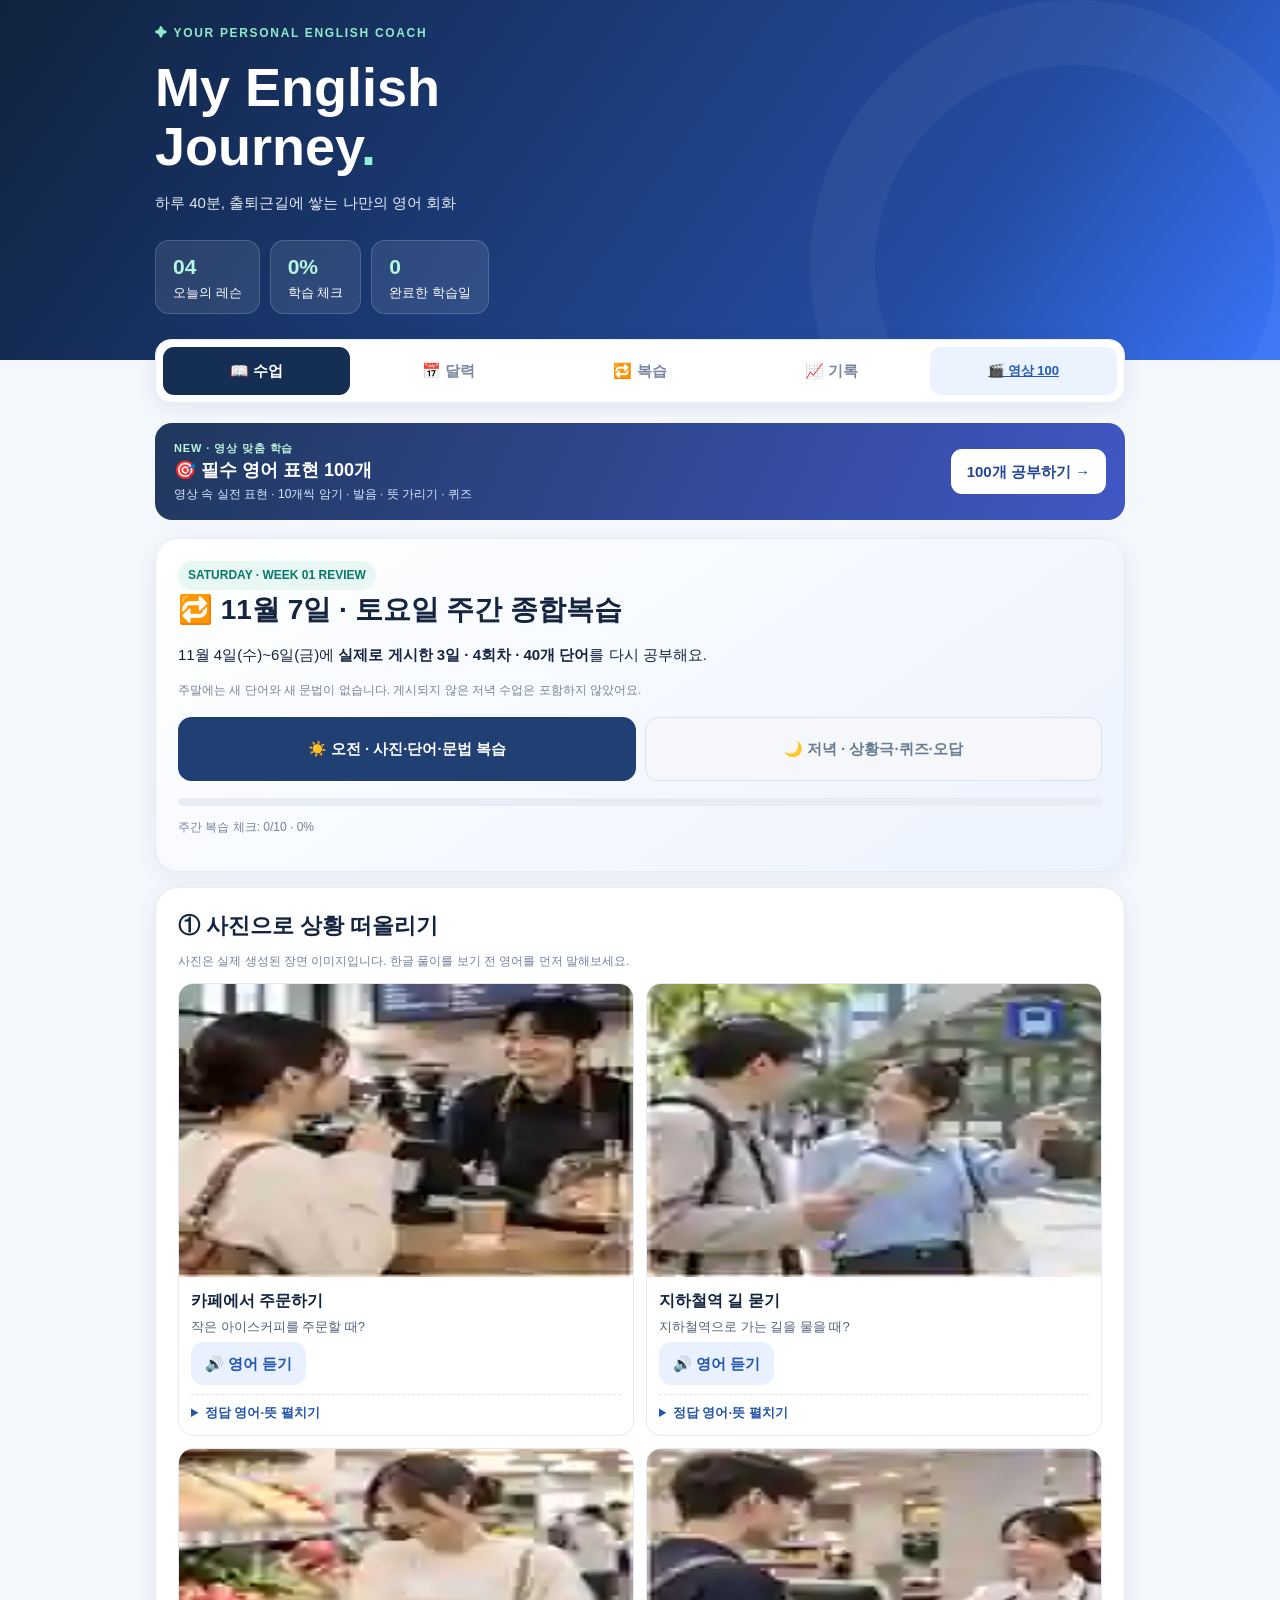
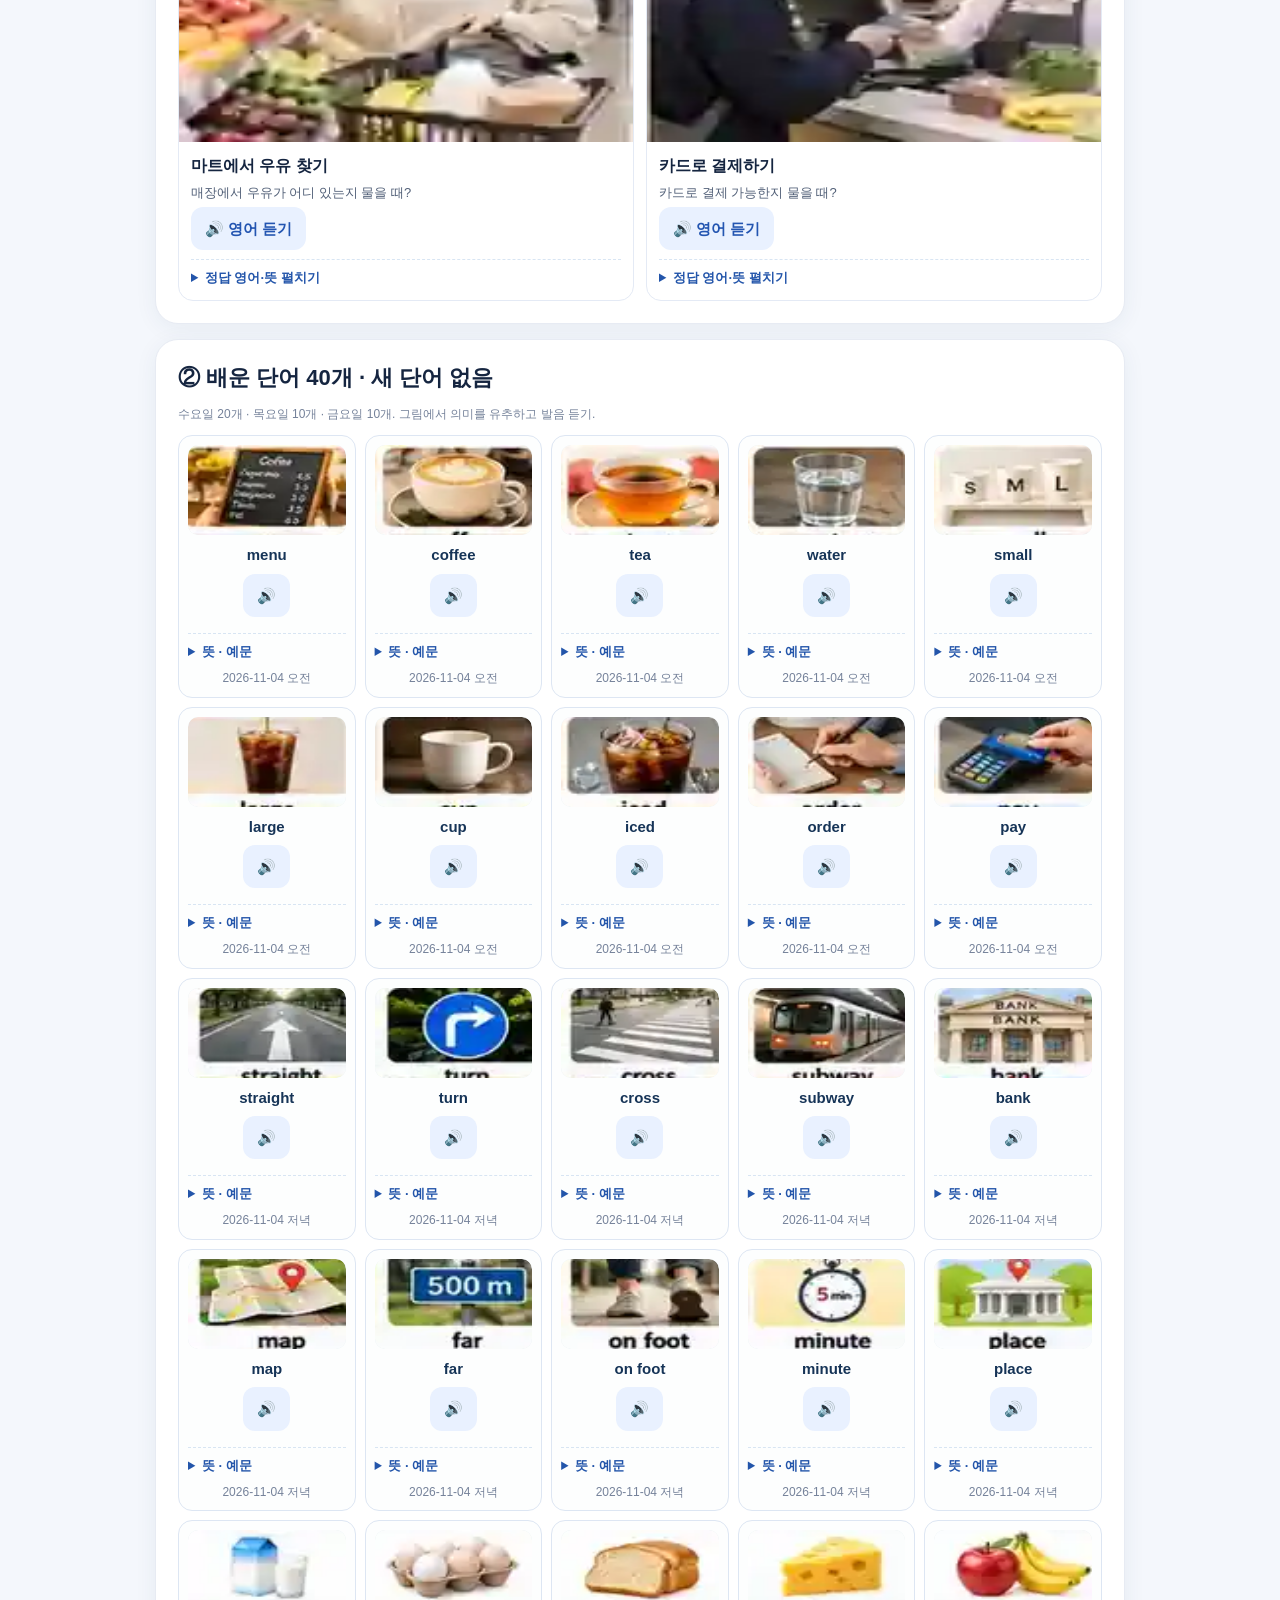
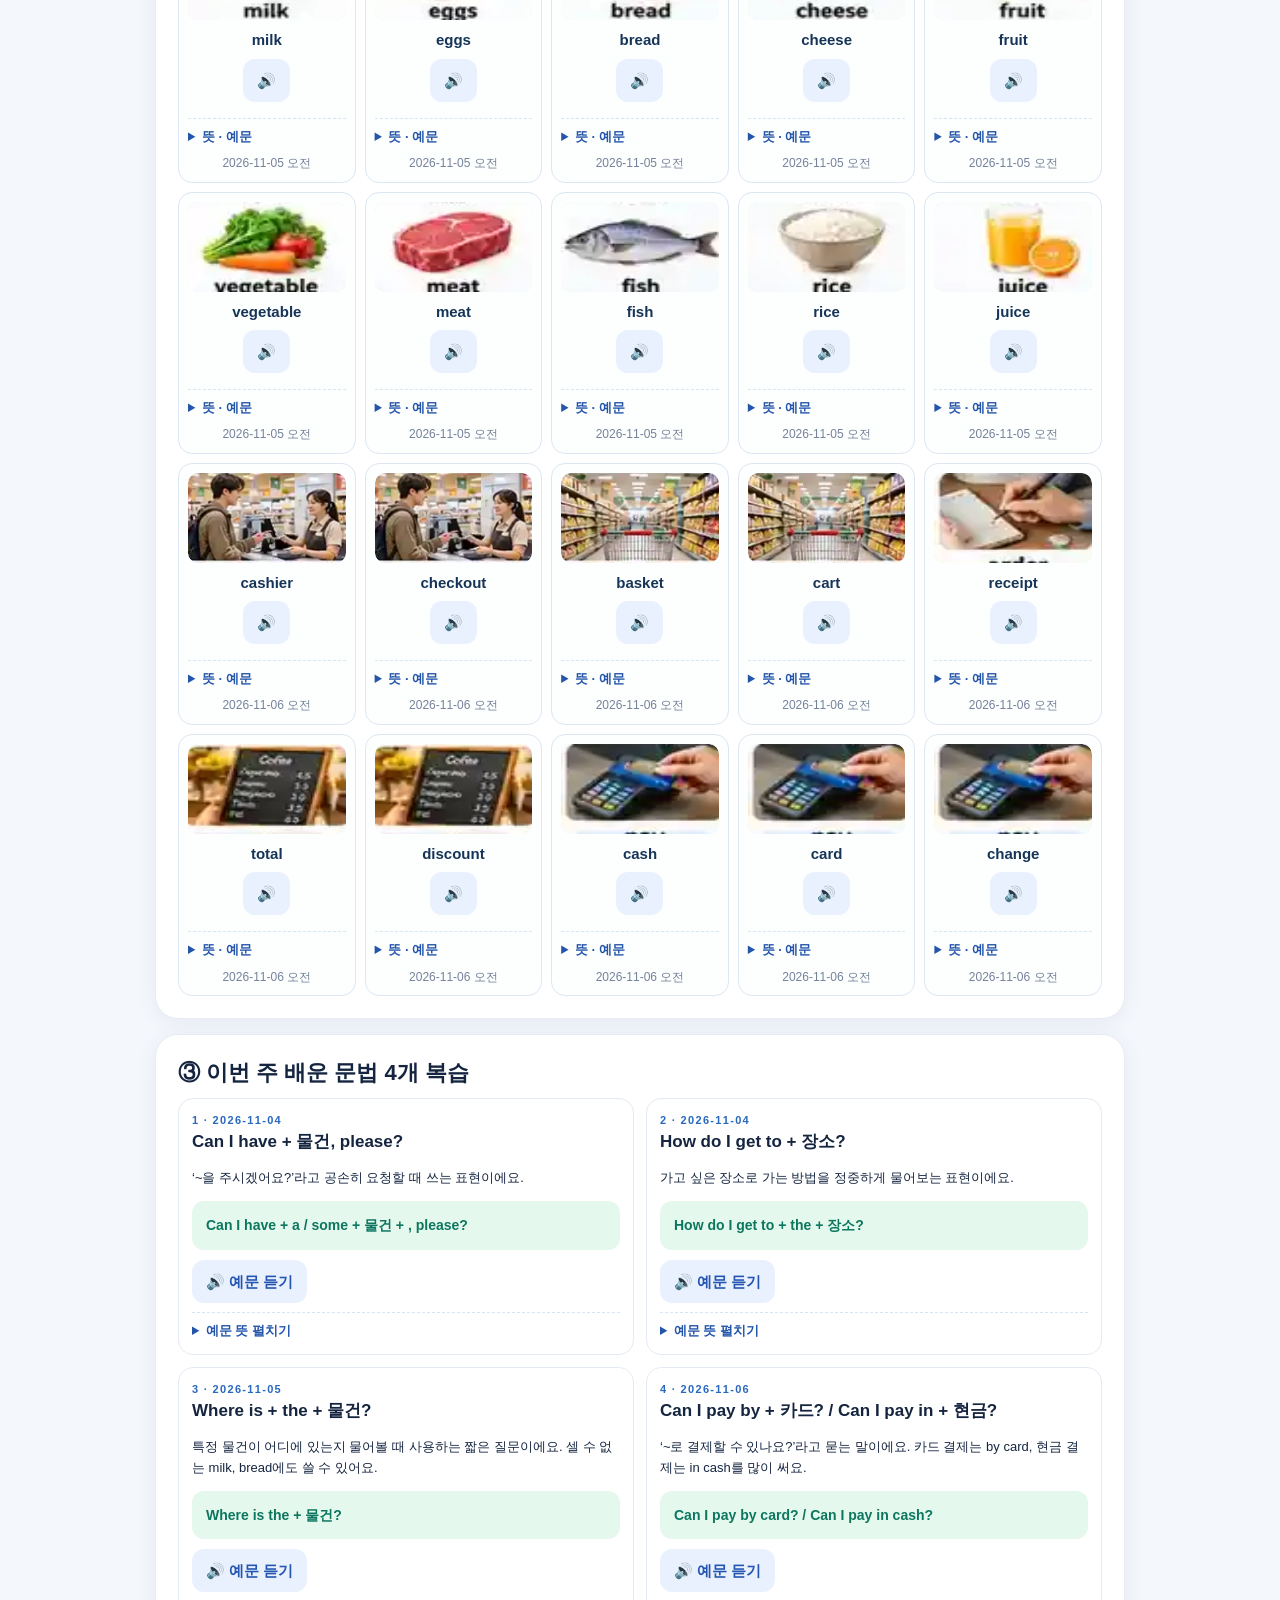
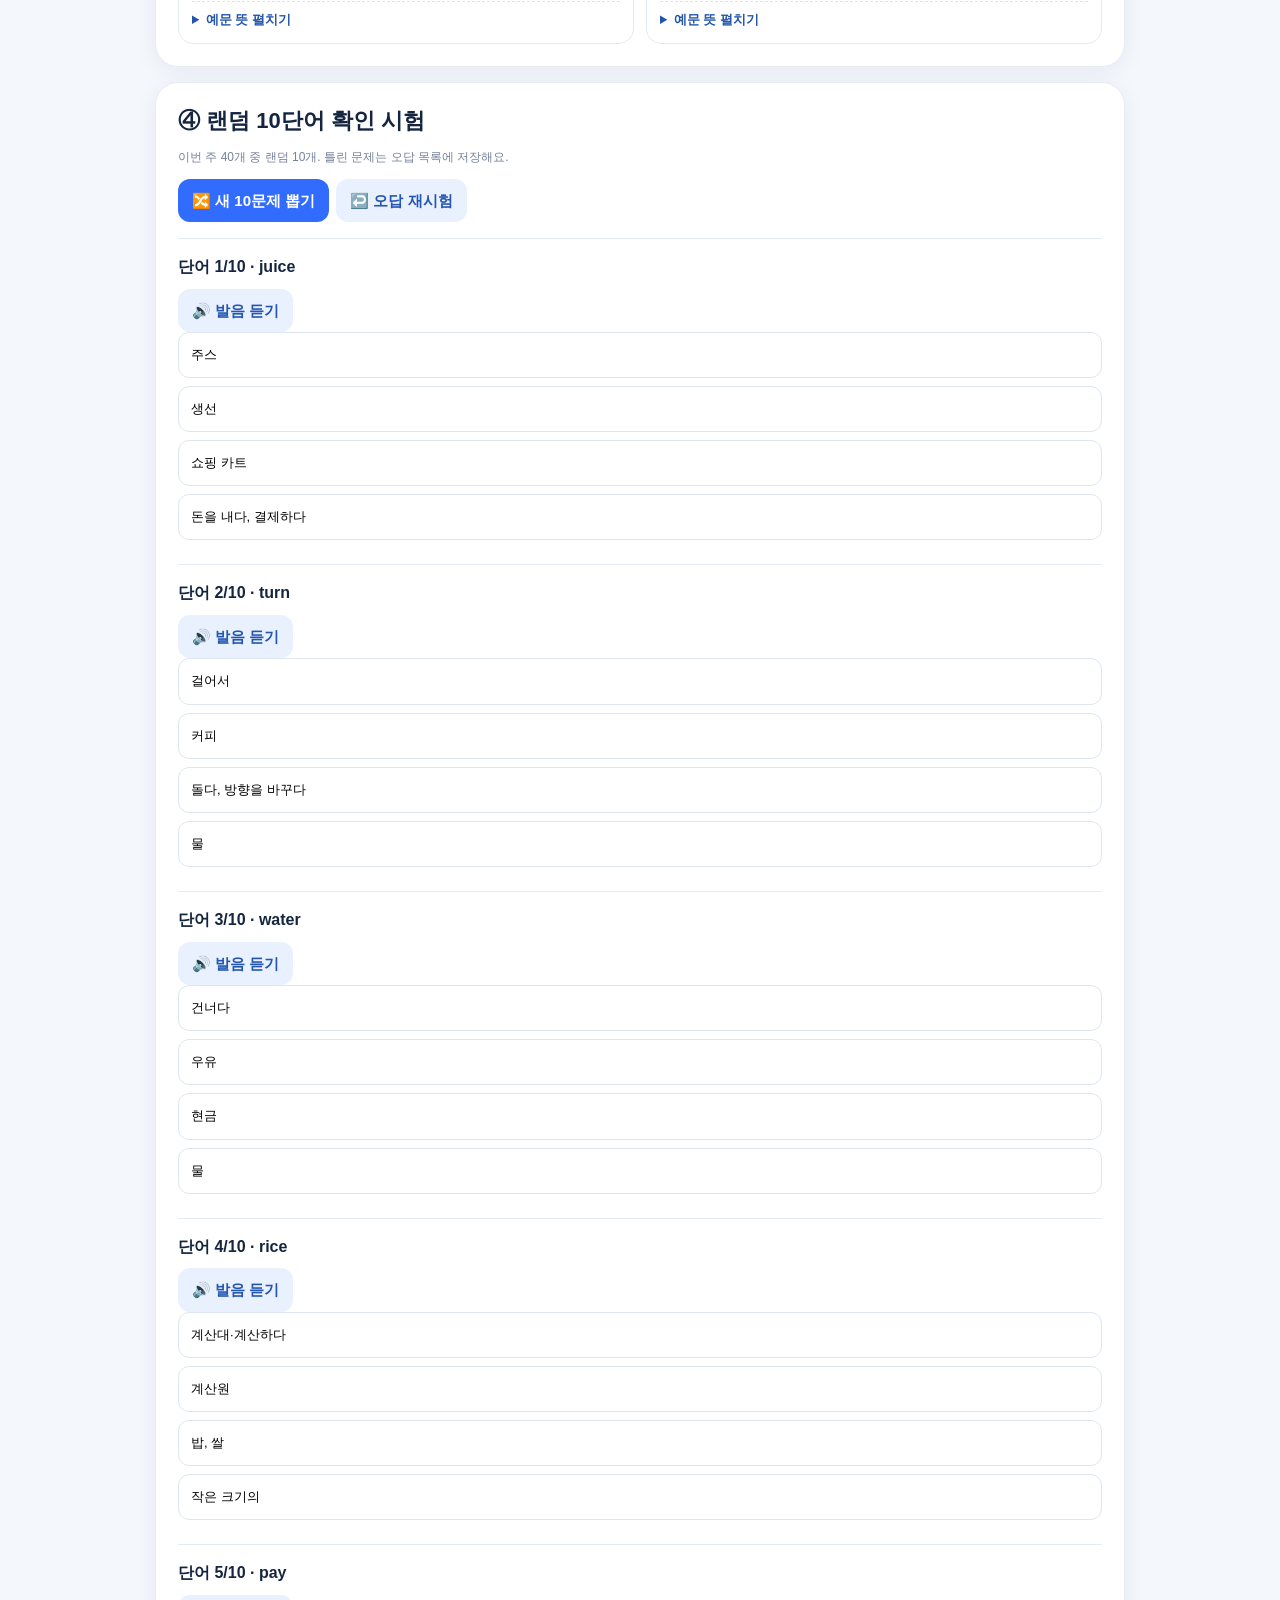
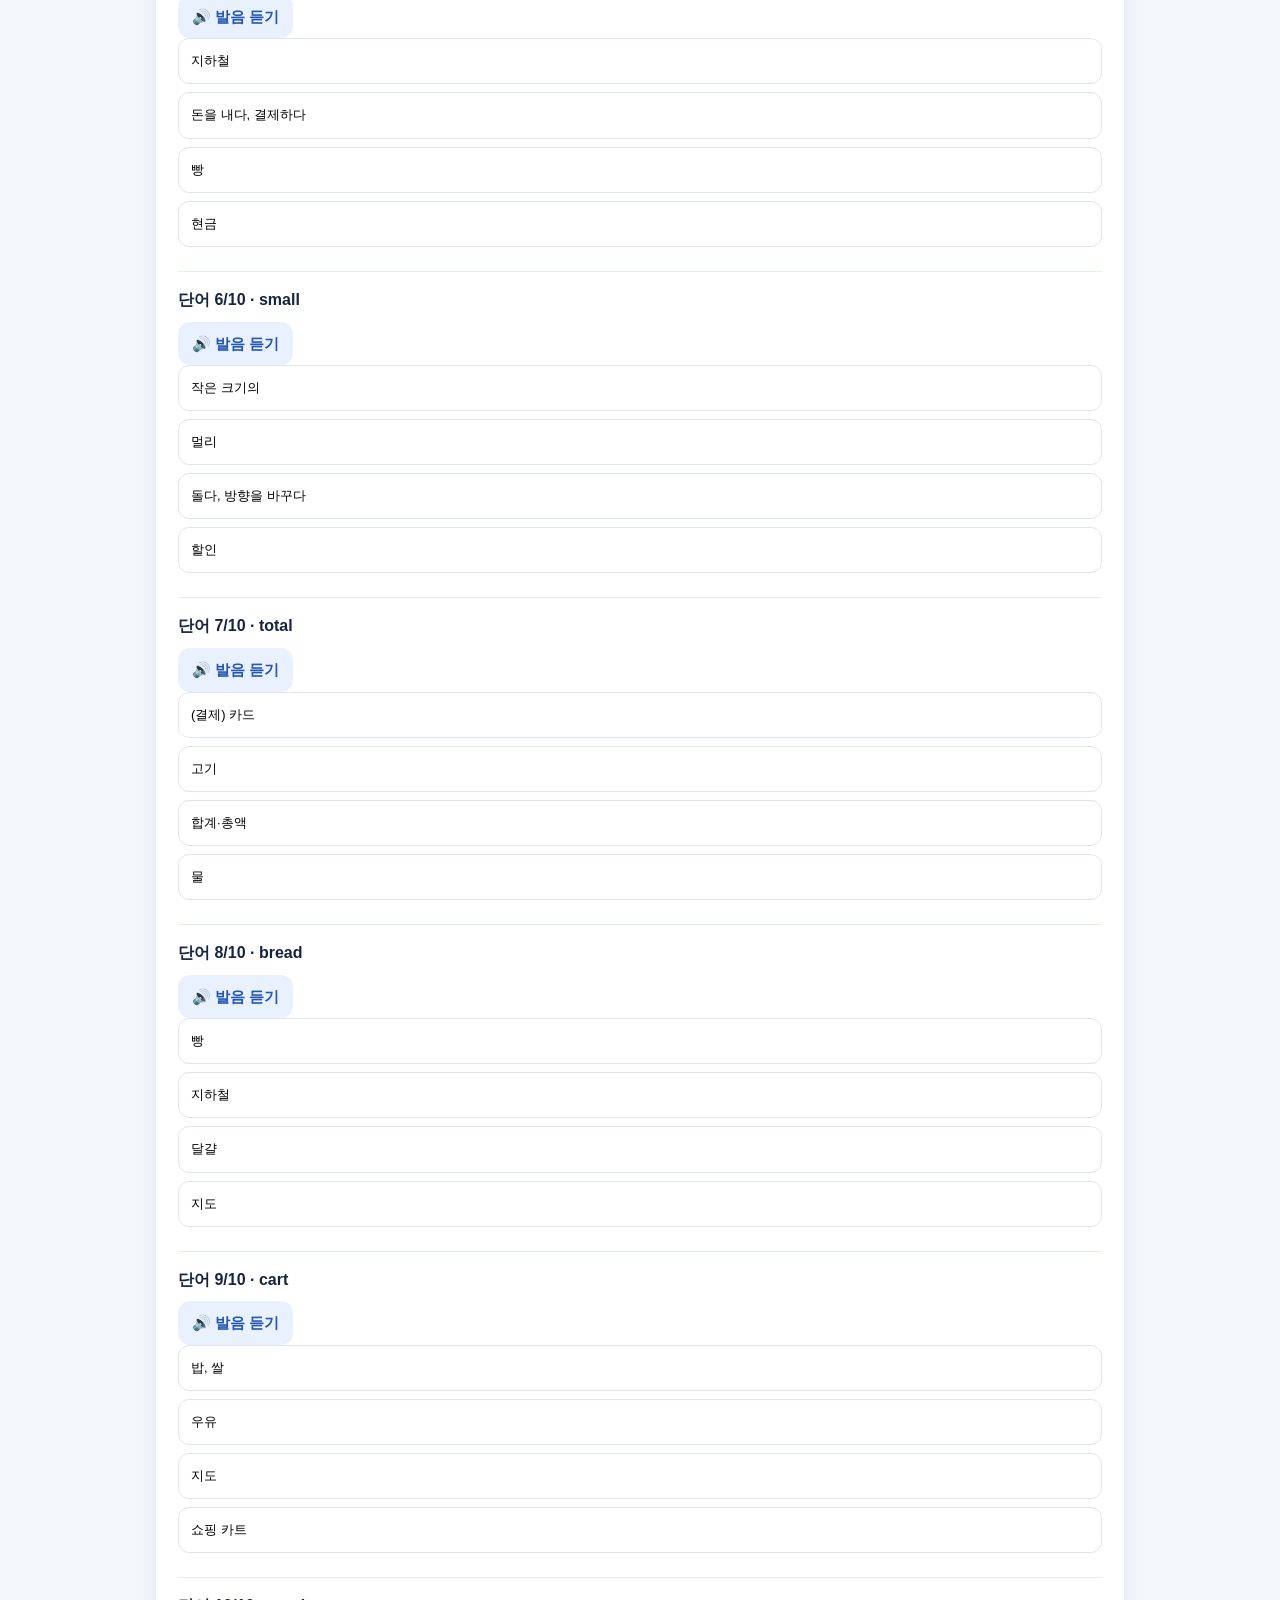
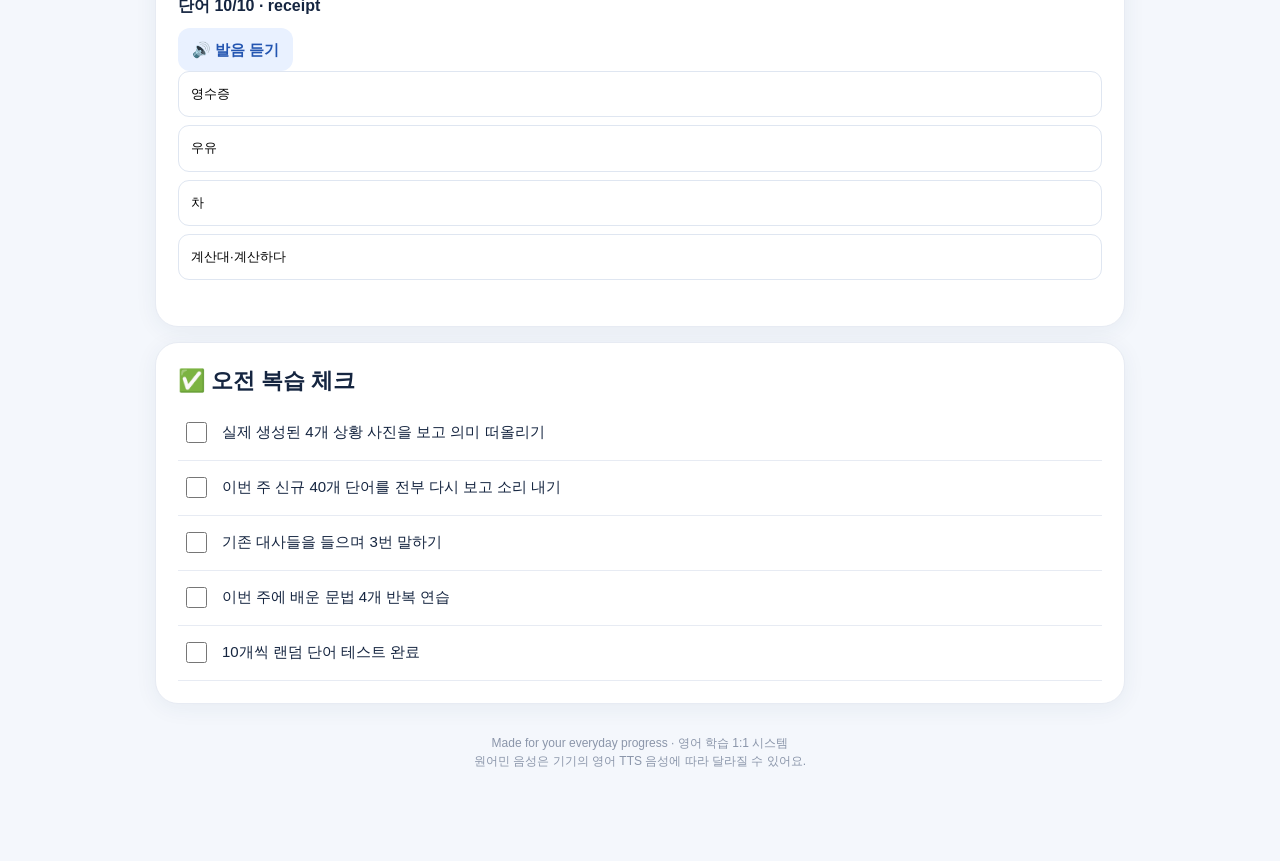
==== commit 56ca673d: "feat(english): integrate Sat Nov 7 first-week morning/evening recap into daily diary and preserve bo" ====
--- a/english-tutor/index.html
+++ b/english-tutor/index.html
@@ -10,17 +10,21 @@
 .wordPhoto{width:100%;aspect-ratio:1.48;background-image:url("assets/generated-words.webp");background-size:500% 600%;background-repeat:no-repeat;border-radius:10px;background-color:#f0f5fa}
 .storyFallback{background:#eef3f9;border-radius:12px;padding:32px 14px;text-align:center;color:#456}
 .tabs{display:grid;grid-template-columns:repeat(5,minmax(0,1fr));gap:5px}.tabs a.tabLink{display:flex;align-items:center;justify-content:center;border:0;background:#eaf3ff;border-radius:11px;padding:12px 5px;color:#245bb5;font-weight:850;text-align:center;font-size:13px;white-space:nowrap}.tabs a.tabLink:hover{background:#dbeaff}@media(max-width:700px){.tabs{gap:3px;padding:5px}.tabs button,.tabs a.tabLink{padding:10px 1px;font-size:11px}}
-</style></head><body><header class="hero"><div class="wrap"><div class="brand">✦ YOUR PERSONAL ENGLISH COACH</div><h1>My English<br>Journey<span style="color:#91efd5">.</span></h1><p>하루 40분, 출퇴근길에 쌓는 나만의 영어 회화</p><div class="stats"><div class="stat"><b id="statDay">01</b>오늘의 레슨</div><div class="stat"><b id="statDone">0%</b>학습 체크</div><div class="stat"><b id="statStreak">0</b>완료한 학습일</div></div></div></header>
+</style><link rel="stylesheet" href="./weekend-review.css"></head><body><header class="hero"><div class="wrap"><div class="brand">✦ YOUR PERSONAL ENGLISH COACH</div><h1>My English<br>Journey<span style="color:#91efd5">.</span></h1><p>하루 40분, 출퇴근길에 쌓는 나만의 영어 회화</p><div class="stats"><div class="stat"><b id="statDay">01</b>오늘의 레슨</div><div class="stat"><b id="statDone">0%</b>학습 체크</div><div class="stat"><b id="statStreak">0</b>완료한 학습일</div></div></div></header>
 <main class="wrap"><nav class="tabs" aria-label="메뉴"><button class="active" data-tab="lesson">📖 수업</button><button data-tab="calendar">📅 달력</button><button data-tab="review">🔁 복습</button><button data-tab="progress">📈 기록</button><a class="tabLink" href="./video-100.html" aria-label="영상 필수 영어 100개 별도 학습 메뉴">🎬 영상 100</a></nav><aside class="videoBankPromo" style="background:linear-gradient(115deg,#20385d,#4157c5);border-radius:17px;padding:17px 19px;color:#fff;margin:11px 0 18px;display:flex;gap:12px;align-items:center;justify-content:space-between;flex-wrap:wrap"><div><div style="font-size:11px;color:#bcf3db;font-weight:900;letter-spacing:.08em">NEW · 영상 맞춤 학습</div><div style="font-size:18px;font-weight:900">🎯 필수 영어 표현 100개</div><div style="font-size:12px;color:#dce8ff">영상 속 실전 표현 · 10개씩 암기 · 발음 · 뜻 가리기 · 퀴즈</div></div><a href="expressions-100.html" style="display:inline-block;background:#fff;color:#244692;border-radius:11px;padding:11px 16px;font-weight:900;text-decoration:none" aria-label="영상 필수 표현 100개 학습 시작">100개 공부하기 →</a></aside>
 <section id="lesson" class="panel active"><div id="lessonBody"></div></section>
 <section id="calendar" class="panel"><div class="card"><div class="calendarHeader"><button id="prevMonth" aria-label="이전 달">‹</button><h2 id="monthTitle"></h2><button id="nextMonth" aria-label="다음 달">›</button></div><div id="calendarGrid" class="calendar"></div><p class="muted small">파란 날짜에는 게시된 수업이 있어요. 날짜를 눌러 다시 공부하세요.</p></div><div class="card" id="calendarDetail"></div></section>
 <section id="review" class="panel"><div class="card"><span class="eyebrow">SPACED REVIEW</span><h2>다시 보면 더 오래 기억나요</h2><p class="muted">어제 · 3일 전 · 7일 전으로 돌아가 재학습하는 복습 기능입니다. 수업이 없는 날은 가장 최근 자료를 보여줍니다.</p><div class="list" id="reviewLinks"></div></div><div id="reviewContent"></div></section>
 <section id="progress" class="panel"><div class="card"><span class="eyebrow">MY LEARNING RECORD</span><h2>나의 학습 기록</h2><p class="muted">이 기기의 브라우저에 저장됩니다. 다른 기기와 자동 동기화되지는 않아요.</p><div id="progressContent"></div><button class="btn" id="exportBtn">⬇️ 내 학습 기록 백업</button><div style="margin-top:14px"><label class="btn" style="display:inline-block;cursor:pointer">⬆️ 기록 복원 <input type="file" id="importFile" accept="application/json" hidden></label></div></div><div class="card"><h2>6개월 커리큘럼</h2><div class="list"><div class="schedule"><b class="time">01</b><span>기초 인사, 자기소개, be 동사</span></div><div class="schedule"><b class="time">02</b><span>식사, 교통, 쇼핑 생활 영어</span></div><div class="schedule"><b class="time">03</b><span>공항, 호텔, 여행 영어</span></div><div class="schedule"><b class="time">04</b><span>과거, 미래, 계획 말하기</span></div><div class="schedule"><b class="time">05</b><span>일상·업무 대화 확장</span></div><div class="schedule"><b class="time">06</b><span>실전 회화와 약점 보완</span></div></div></div></section>
 <footer class="footer">Made for your everyday progress · 영어 학습 1:1 시스템<br>원어민 음성은 기기의 영어 TTS 음성에 따라 달라질 수 있어요.</footer></main>
+<script src="./weekend-review.js"></script>
 <script>
 const lessons=[{date:"2026-11-04",day:1,title:"Hello! 나를 소개해요",subtitle:"첫날은 외우는 것보다 듣고, 따라 말하고, 자신 있게 말하는 연습을 해요.",goal:"이름, 국적, 영어 학습을 영어로 말할 수 있다.",phrases:[{en:"Hello! Nice to meet you.",ko:"안녕하세요! 만나서 반가워요.",pron:"헬로우! 나이스 투 밋 유.",tip:"처음 만난 사람에게 쓰는 인사예요."},{en:"My name is Byeongho.",ko:"제 이름은 병호입니다.",pron:"마이 네임 이즈 병호.",tip:"이름만 본인의 이름으로 바꿔 말해보세요."},{en:"I am Korean.",ko:"저는 한국인이에요.",pron:"아이 앰 코리언.",tip:"I am은 ‘나는 ~이다’라는 뜻이에요."},{en:"I am learning English.",ko:"저는 영어를 배우고 있어요.",pron:"아이 앰 러닝 잉글리시.",tip:"지금 배우고 있다는 뜻이에요."},{en:"What is your name?",ko:"이름이 무엇인가요?",pron:"왓 이즈 유어 네임?",tip:"상대에게 이름을 물을 때 사용해요."}],tasks:[{id:"listen",title:"출근길 · 영어 5문장 전체 듣기",description:"먼저 뜻을 보며 두 번 들어요."},{id:"repeat",title:"출근길 · 문장별 3번 따라 말하기",description:"속도 0.8배로 듣고 입으로 그대로 말해요."},{id:"own",title:"출근길 · 내 이름으로 자기소개하기",description:"My name is ... 문장에 내 이름을 넣어요."},{id:"evening",title:"퇴근길 · 한국어만 보고 영어로 말하기",description:"정답을 보기 전에 스스로 말해요."},{id:"test",title:"퇴근길 · 3문제 퀴즈 완료",description:"틀린 문장은 다시 들어요."}],quiz:[{q:"'제 이름은 병호입니다'는 영어로?",options:["I name Byeongho.","My name is Byeongho.","You are Byeongho."],answer:1,why:"My name is + 이름 형태를 사용해요."},{q:"'저는 한국인이에요'는?",options:["I am Korean.","You Korean.","My is Korean."],answer:0,why:"I 다음에는 am을 사용해요."},{q:"처음 만난 사람에게 적절한 표현은?",options:["What time?","Good night.","Nice to meet you."],answer:2,why:"Nice to meet you는 만나서 반갑다는 뜻이에요."}],morning:{"marker":"MORNING_STORYBOARD_V2","title":"☕ 카페에서 주문하기","englishTitle":"At the Cafe","description":"카페에 들어가서 음료를 고르고 주문하는 장면이에요. 그림을 먼저 보면서 무슨 말을 할지 생각해 보세요.","level":"A1+ · 초급 상황 회화","duration":"20분","words":[{"en":"menu","emoji":"📋","ko":"메뉴판","example":"Can I see the menu?"},{"en":"coffee","emoji":"☕","ko":"커피","example":"Can I have a coffee?"},{"en":"tea","emoji":"🍵","ko":"차","example":"Tea, please."},{"en":"water","emoji":"💧","ko":"물","example":"Can I have some water?"},{"en":"small","emoji":"🥤","ko":"작은 크기의","example":"A small coffee, please."},{"en":"large","emoji":"🧋","ko":"큰 크기의","example":"A large cup, please."},{"en":"cup","emoji":"🥛","ko":"컵","example":"One cup, please."},{"en":"iced","emoji":"🧊","ko":"얼음이 들어간, 차가운","example":"An iced coffee, please."},{"en":"order","emoji":"📝","ko":"주문하다; 주문","example":"I'd like to order."},{"en":"pay","emoji":"💳","ko":"돈을 내다, 결제하다","example":"Can I pay now?"}],"scenes":[{"title":"카페에 들어왔어요","image":"assets/day01-cafe-01.svg","alt":"카페 카운터에서 직원과 손님이 인사하는 장면","dialogue":[{"speaker":"BARISTA","en":"Hi! What can I get for you?","ko":"안녕하세요! 무엇을 드릴까요?"},{"speaker":"YOU","en":"Can I see the menu, please?","ko":"메뉴를 볼 수 있을까요?"}]},{"title":"음료를 골라요","image":"assets/day01-cafe-02.svg","alt":"작은 커피, 큰 커피, 얼음이 담긴 물컵이 놓여 있는 장면","dialogue":[{"speaker":"YOU","en":"Can I have a small iced coffee, please?","ko":"작은 아이스커피 하나 주시겠어요?"},{"speaker":"BARISTA","en":"Sure! Anything else?","ko":"네! 더 필요하신 게 있나요?"}]},{"title":"주문하고 계산해요","image":"assets/day01-cafe-03.svg","alt":"카운터의 가격 표시와 신용카드 결제 장면","dialogue":[{"speaker":"YOU","en":"No, thank you. Can I pay now?","ko":"아니요, 감사합니다. 지금 계산할 수 있을까요?"}]}],"grammar":{"title":"Can I have + 물건, please?","meaning":"‘~을 주시겠어요?’라고 공손히 요청할 때 쓰는 표현이에요.","pattern":"Can I have + a / some + 물건 + , please?","example":"Can I have a small coffee, please?","exampleKo":"작은 커피 한 잔 주시겠어요?","choices":["Can I have some water, please?","I can a some water.","Can have I water? "],"correct":0,"question":"물을 정중하게 부탁할 때 올바른 표현은?"},"quiz":[{"question":"그림 속 작은 커피를 주문할 때?","options":["A large tea, please.","A small coffee, please.","I pay the menu."],"correct":1,"explain":"small은 작은 크기, coffee는 커피예요."},{"question":"🧊 얼음을 넣은 커피는?","options":["Iced coffee","Hot water","Large tea"],"correct":0,"explain":"iced는 얼음이 들어간 차가운 음료를 뜻해요."},{"question":"💳 계산을 요청할 때는?","options":["Can I see the menu?","I am learning English.","Can I pay now?"],"correct":2,"explain":"Can I pay now? 는 지금 결제해도 되냐는 뜻이에요."}],"tasks":[["am_scene","3장의 상황 그림을 먼저 보기"],["am_listen","5문장 영어 듣고 두 번 따라 하기"],["am_words","새 단어 10개 그림과 연결하기"],["am_grammar","Can I have…? 문장 직접 말하기"],["am_quiz","퀴즈 3문제 풀고 오답 확인하기"]]},evening:{"marker":"EVENING_DIRECTIONS_V1","title":"🧭 길 물어보고 안내받기","englishTitle":"Asking for Directions","description":"낯선 거리에서 지하철역을 찾고 길을 안내받는 상황입니다. 사진을 먼저 보고 대사를 들어보세요.","level":"A1+ · 생활 영어 회화","duration":"20분","words":[{"en":"straight","ko":"곧장, 똑바로","example":"Go straight at the next street.","emoji":"⬆️"},{"en":"turn","ko":"돌다, 방향을 바꾸다","example":"Turn right at the corner.","emoji":"↪️"},{"en":"cross","ko":"건너다","example":"Cross the street carefully.","emoji":"🚸"},{"en":"subway","ko":"지하철","example":"Where is the subway station?","emoji":"🚇"},{"en":"bank","ko":"은행","example":"The bank is on your left.","emoji":"🏦"},{"en":"map","ko":"지도","example":"Let me check the map.","emoji":"🗺️"},{"en":"far","ko":"멀리","example":"Is the station far from here?","emoji":"📍"},{"en":"on foot","ko":"걸어서","example":"It's ten minutes on foot.","emoji":"🚶"},{"en":"minute","ko":"분","example":"It takes five minutes.","emoji":"⏱️"},{"en":"place","ko":"장소","example":"Is this the right place?","emoji":"🏛️"}],"scenes":[{"title":"지하철역을 찾아요","alt":"낯선 도시 거리에서 두 사람이 지하철역 위치를 이야기하는 생성 사진","dialogue":[{"speaker":"YOU","en":"Excuse me, how do I get to the subway?","ko":"실례합니다, 지하철역에 어떻게 가나요?"},{"speaker":"LOCAL","en":"Go straight and turn right.","ko":"쭉 가다가 오른쪽으로 도세요."}]},{"title":"얼마나 걸리나요?","alt":"오른쪽 회전 교통 표지판 생성 이미지","dialogue":[{"speaker":"YOU","en":"Is it far from here?","ko":"여기서 먼가요?"},{"speaker":"LOCAL","en":"It's about five minutes on foot.","ko":"걸어서 약 5분이에요."}]},{"title":"길 안내에 감사해요","alt":"도시 지하철 열차 생성 이미지","dialogue":[{"speaker":"YOU","en":"Thank you for your help!","ko":"도와주셔서 감사합니다!"}]}],"grammar":{"title":"How do I get to + 장소?","meaning":"가고 싶은 장소로 가는 방법을 정중하게 물어보는 표현이에요.","pattern":"How do I get to + the + 장소?","example":"How do I get to the subway?","exampleKo":"지하철역에 어떻게 가나요?","choices":["How do I get to the bank?","How get I the bank?","The bank how to?"],"correct":0,"question":"은행에 가는 길을 물을 때 알맞은 문장은?","hint":"How do I get to + 장소? 순서를 기억하세요."},"quiz":[{"question":"🚇 지하철을 뜻하는 단어는?","options":["subway","bank","map"],"correct":0,"explain":"subway는 지하철이에요."},{"question":"↪️ 오른쪽으로 도세요. 알맞은 문장은?","options":["Cross the road.","Turn right.","Go on foot."],"correct":1,"explain":"turn right는 오른쪽으로 돌라는 표현이에요."},{"question":"🚶 걸어서 5분이에요. 자연스러운 영어는?","options":["Five places.","It's five minutes on foot.","It's far on bank."],"correct":1,"explain":"on foot는 걸어서라는 뜻이에요."},{"question":"🗺️ 길을 찾을 때 보는 것은?","options":["map","minute","cross"],"correct":0,"explain":"map은 지도예요."}],"tasks":[["pm_scene","저녁 상황 사진 3개를 보고 뜻 유추하기"],["pm_listen","영어 대사 5문장 듣고 따라 말하기"],["pm_words","오전과 겹치지 않는 새 단어 10개 학습"],["pm_grammar","How do I get to... ? 질문 말하기"],["pm_quiz","저녁 퀴즈 4문제 풀기"]]}},{date:"2026-11-05",day:2,title:"슈퍼마켓에서 물건 찾기",subtitle:"일상에서 자주 만나는 식품과 위치 물어보기",goal:"마트에서 원하는 물건 위치를 묻고 구매 의사를 표현한다.",phrases:[],tasks:[],quiz:[],morning:{"marker":"DAY02_MORNING_SUPERMARKET_V1","title":"🛒 슈퍼마켓에서 물건 찾기","englishTitle":"At the Supermarket","description":"마트에서 원하는 식재료 위치를 물어보고, 필요한 물건을 고르는 상황이에요. 먼저 사진에서 의미를 짐작해 보세요.","level":"A1+ · 초급 상황회화","duration":"20분","words":[{"en":"milk","ko":"우유","example":"Where is the milk?","emoji":"🥛"},{"en":"eggs","ko":"달걀","example":"The eggs are next to the milk.","emoji":"🥚"},{"en":"bread","ko":"빵","example":"Do you have fresh bread?","emoji":"🍞"},{"en":"cheese","ko":"치즈","example":"I like cheese on toast.","emoji":"🧀"},{"en":"fruit","ko":"과일","example":"I'd like some fresh fruit.","emoji":"🍎"},{"en":"vegetable","ko":"채소","example":"This vegetable is fresh.","emoji":"🥦"},{"en":"meat","ko":"고기","example":"Where can I find meat?","emoji":"🥩"},{"en":"fish","ko":"생선","example":"The fish is in the fridge.","emoji":"🐟"},{"en":"rice","ko":"밥, 쌀","example":"We need some rice.","emoji":"🍚"},{"en":"juice","ko":"주스","example":"Can I have orange juice?","emoji":"🧃"}],"scenes":[{"title":"마트에서 우유를 찾아요","alt":"우유와 다른 식품이 진열된 슈퍼마켓 통로 생성 사진","dialogue":[{"speaker":"YOU","en":"Excuse me, where is the milk?","ko":"실례합니다, 우유는 어디에 있나요?"},{"speaker":"STAFF","en":"It's in aisle three, next to the eggs.","ko":"3번 통로, 달걀 옆에 있어요."}]},{"title":"신선한 빵이 있나요?","alt":"과일과 식재료를 고르는 슈퍼마켓 생성 사진","dialogue":[{"speaker":"YOU","en":"Do you have fresh bread?","ko":"신선한 빵이 있나요?"},{"speaker":"STAFF","en":"Yes, it's near the cheese.","ko":"네, 치즈 가까이에 있어요."}]},{"title":"계산대로 가져가요","alt":"마트 계산대에서 직원이 손님의 물건을 계산하는 생성 사진","dialogue":[{"speaker":"YOU","en":"Great! I'll take some fruit and juice, too.","ko":"좋아요! 과일과 주스도 살게요."}]}],"grammar":{"title":"Where is + the + 물건?","meaning":"특정 물건이 어디에 있는지 물어볼 때 사용하는 짧은 질문이에요. 셀 수 없는 milk, bread에도 쓸 수 있어요.","pattern":"Where is the + 물건?","example":"Where is the milk?","exampleKo":"우유는 어디에 있나요?","choices":["Where is the rice?","Where are the rice?","Where the rice is?"],"correct":0,"question":"쌀이 어디 있는지 물을 때 알맞은 표현은?","hint":"Where is the + 물건? 순서를 떠올려 보세요."},"quiz":[{"question":"🥛 우유를 찾을 때 필요한 단어는?","options":["juice","milk","fish"],"correct":1,"explain":"milk는 우유예요."},{"question":"🥚 달걀 여러 개를 뜻하는 단어는?","options":["bread","eggs","cheese"],"correct":1,"explain":"eggs는 달걀(복수)이에요."},{"question":"🍞 빵을 찾는 자연스러운 표현은?","options":["Where is the bread?","Where bread is the?","How bread is?"],"correct":0,"explain":"Where is the + 물건? 형태를 쓰세요."},{"question":"🍎 과일과 🧃 주스를 고를 때?","options":["fish and rice","meat and cheese","fruit and juice"],"correct":2,"explain":"fruit와 juice는 과일과 주스예요."}],"tasks":[["am_scene","마트 상황 사진 3개를 먼저 보고 의미 예상하기"],["am_listen","핵심 대사 5문장 영어로 듣고 따라하기"],["am_words","오늘 오전 새 단어 10개 그림과 연결하기"],["am_grammar","Where is the... ? 문장 3번 말하기"],["am_quiz","아침 단어 퀴즈 4문제 풀고 오답 확인하기"]]},evening:null}];
 /* DAY03 2026-11-06 Morning: additive, keep earlier dates unchanged */
 lessons.push({"date":"2026-11-06","day":3,"title":"마트에서 계산하고 영수증 받기","subtitle":"어제 마트에서 물건을 찾았다면 오늘은 결제해요.","goal":"합계 금액을 묻고, 카드·현금으로 결제한다.","phrases":[],"tasks":[],"quiz":[],"morning":{"marker":"MORNING_2026_11_06_V1","title":"🛒 마트 계산대에서 결제하기","englishTitle":"At the Checkout","level":"A1+ · 생활 밀착 초급 회화","duration":"20분","description":"어제 마트에서 물건을 찾았다면, 오늘은 계산대로 가서 금액을 확인하고 카드로 결제해요. 먼저 장면을 보고 상황을 예상한 뒤 영어 문장을 들어보세요.","words":[{"en":"cashier","ko":"계산원","emoji":"🧑‍💼","example":"The cashier is ready.","photoScene":8},{"en":"checkout","ko":"계산대·계산하다","emoji":"🏪","example":"Let's go to the checkout.","photoScene":8},{"en":"basket","ko":"(손에 드는) 장바구니","emoji":"🧺","example":"My basket is full.","photoScene":7},{"en":"cart","ko":"쇼핑 카트","emoji":"🛒","example":"The cart is by the door.","photoScene":7},{"en":"receipt","ko":"영수증","emoji":"🧾","example":"Can I have a receipt, please?","photoIndex":8},{"en":"total","ko":"합계·총액","emoji":"💲","example":"The total is twenty dollars.","photoIndex":0},{"en":"discount","ko":"할인","emoji":"🏷️","example":"Is there a discount?","photoIndex":0},{"en":"cash","ko":"현금","emoji":"💵","example":"Can I pay in cash?","photoIndex":9},{"en":"card","ko":"(결제) 카드","emoji":"💳","example":"Can I pay by card?","photoIndex":9},{"en":"change","ko":"거스름돈","emoji":"🪙","example":"Here is your change.","photoIndex":9}],"scenes":[{"title":"장바구니를 들고 계산대로 가요","alt":"슈퍼마켓 상품 진열대와 쇼핑 카트를 지나 계산대로 향하는 손님","photoIndex":7,"dialogue":[{"speaker":"CASHIER","en":"Hi! Are you ready to check out?","ko":"안녕하세요! 계산하실 준비가 되셨나요?"},{"speaker":"YOU","en":"Yes. How much is it in total?","ko":"네. 전부 합하면 얼마인가요?"}]},{"title":"카드로 결제할 수 있나요?","alt":"마트 계산대에서 직원이 물건을 계산하고 있는 실제 장면","photoIndex":8,"dialogue":[{"speaker":"CASHIER","en":"It's twenty dollars.","ko":"20달러입니다."},{"speaker":"YOU","en":"Can I pay by card?","ko":"카드로 계산해도 될까요?"}]},{"title":"영수증을 받아요","alt":"계산대에서 물품을 결제하는 고객과 계산원","photoIndex":8,"dialogue":[{"speaker":"CASHIER","en":"Of course. Here's your receipt.","ko":"물론이죠. 여기 영수증입니다."}]}],"grammar":{"title":"Can I pay by + 카드? / Can I pay in + 현금?","meaning":"‘~로 결제할 수 있나요?’라고 묻는 말이에요. 카드 결제는 by card, 현금 결제는 in cash를 많이 써요.","pattern":"Can I pay by card? / Can I pay in cash?","example":"Can I pay by card?","exampleKo":"카드로 결제해도 될까요?","question":"현금으로 결제해도 되는지 물어볼 때 알맞은 문장은?","choices":["Can I pay in cash?","Can I cash pay in?","I can cash in pay."],"correct":0,"hint":"Can I pay in cash?라고 말해요. 카드에는 by card, 현금에는 in cash를 사용해요."},"quiz":[{"question":"👩‍💼 계산을 해 주는 사람은?","options":["cashier","receipt","basket"],"correct":0,"explain":"cashier는 계산원이에요."},{"question":"🧾 결제 후 받는 종이는?","options":["total","change","receipt"],"correct":2,"explain":"receipt는 영수증이에요."},{"question":"💳 카드로 결제하고 싶을 때는?","options":["Can I pay by card?","Can I pay in cash?","Where is the milk?"],"correct":0,"explain":"카드 결제는 by card입니다."},{"question":"💲 전체 금액(합계)을 뜻하는 말은?","options":["discount","total","cart"],"correct":1,"explain":"total은 합계금액, discount는 할인이에요."}],"tasks":[["am_nov06_scenes","계산대 장면 사진 3개 먼저 보고 무슨 상황인지 유추하기"],["am_nov06_listen","새 대사 5개 영어 음성 듣기 · 느린 속도로 듣기"],["am_nov06_words","신규 10단어 그림·영어 연결하고 한국어 뜻 펼쳐 확인하기"],["am_nov06_grammar","Can I pay by card? / Can I pay in cash? 직접 소리 내어 3번 말하기"],["am_nov06_quiz","단어 퀴즈 4문제 + 쉬운 문법 문제 풀기"],["am_nov06_complete","출근길 오전 수업 완료 확인하기"]]},"evening":null});
+
+// First Saturday: only review the actual published lessons (November 4–6).
+lessons.push({date:"2026-11-07",day:4,kind:"weekend",title:"토요일 · 첫 주 주간 복습",subtitle:"새 단어 없이 수요일~금요일에 게시된 내용만 복습합니다.",morning:null,evening:null,tasks:["wk_scenes","wk_words","wk_listen","wk_grammar","wk_amquiz","wk_roleplay","wk_pmquiz","wk_wrong","wk_gramquiz","wk_pmcomplete"].map(id=>({id}))});
 const KEY="my-english-journey-v1";let state;try{state=JSON.parse(localStorage.getItem(KEY)||"{}")}catch(e){state={}};if(!state||typeof state!=="object")state={};state.checks=state.checks||{};state.answers=state.answers||{};state.speeds=state.speeds||{};function save(){try{localStorage.setItem(KEY,JSON.stringify(state))}catch(e){}}const $=id=>document.getElementById(id);const koreaToday=new Date().toLocaleDateString("sv-SE",{timeZone:"Asia/Seoul"});const lesson=lessons.find(x=>x.date===koreaToday)||lessons.filter(x=>x.date<=koreaToday).slice(-1)[0]||lessons[0];let selected=lesson.date;let month=new Date(Number(selected.slice(0,4)),Number(selected.slice(5,7))-1,1);let chosenReview=lesson.date;const escapeHtml=s=>String(s).replace(/[&<>"']/g,c=>({"&":"&amp;","<":"&lt;",">":"&gt;",'"':"&quot;","'":"&#39;"}[c]));const asLocal=d=>new Date(d+"T12:00:00");function lessonFor(date){return lessons.find(x=>x.date===date)}function say(text,slow=false){if(!("speechSynthesis" in window)){alert("이 브라우저는 음성 읽기를 지원하지 않아요.");return;}speechSynthesis.cancel();const u=new SpeechSynthesisUtterance(text);u.lang="en-US";u.rate=slow?.79:.92;u.pitch=1;const vs=speechSynthesis.getVoices();const voices=vs.filter(v=>v.lang.toLowerCase().startsWith("en"));u.voice=voices.find(v=>/en-US/i.test(v.lang)&&/google|samantha|aria|jenny|natural/i.test(v.name))||voices.find(v=>/en-US/i.test(v.lang))||voices[0]||null;speechSynthesis.speak(u)}
 function doChecks(l){return state.checks[l.date]||{}}function complete(l){if(l.morning||l.evening)return sessionDone(l);const c=doChecks(l);return l.tasks.every(t=>c[t.id])}function currentPerc(l){if(l.morning||l.evening)return sessionProgress(l);let c=doChecks(l);return Math.round(l.tasks.filter(t=>c[t.id]).length/l.tasks.length*100)}function todayStats(){const done=lessons.filter(complete).length;$("statStreak").textContent=done;$("statDone").textContent=currentPerc(lesson)+"%";$("statDay").textContent=String(lesson.day).padStart(2,"0")}
 function renderLegacyLesson(l,target){const html='<div class="card"><span class="pill">DAY '+String(l.day).padStart(2,"0")+' · '+l.date+'</span><div class="two" style="margin-top:15px"><div><span class="eyebrow">YOUR FIRST LESSON</span><h2>'+escapeHtml(l.title)+'</h2><p class="muted">'+escapeHtml(l.subtitle)+'</p><div class="next"><span class="small muted">오늘의 학습 목표</span><div class="focus">'+escapeHtml(l.goal)+'</div></div><div class="speakrow"><button class="btn primary" data-play-all="'+l.date+'">🔊 5문장 연속 듣기</button><button class="btn" data-slow-all="'+l.date+'">🐢 천천히 듣기</button></div></div><div class="art"><img src="assets/day01.svg" alt="출퇴근길 인사, 말하기, 복습 학습 일러스트"></div></div></div><h2 class="sectionTitle">01 · 오늘의 표현 5개</h2><div class="phrases">'+l.phrases.map((p,i)=>'<div class="phrase"><div class="eyebrow">SENTENCE '+(i+1)+'</div><strong>'+escapeHtml(p.en)+'</strong><p class="translation">'+escapeHtml(p.ko)+'</p><p class="pron">'+escapeHtml(p.pron)+'</p><div class="speakrow"><button class="btn" data-say="'+i+'" data-date="'+l.date+'">🔊 듣기</button><button class="btn" data-say-slow="'+i+'" data-date="'+l.date+'">🐢 느리게</button></div><p class="small muted">'+escapeHtml(p.tip)+'</p></div>').join("")+'</div><h2 class="sectionTitle">02 · 출퇴근 학습 체크</h2><div class="card"><div class="meter"><div style="width:'+currentPerc(l)+'%"></div></div><p class="muted small">'+currentPerc(l)+'% 완료 · 체크 결과는 현재 기기에 자동 저장</p>'+l.tasks.map(t=>'<div class="task"><input type="checkbox" id="'+target+'-'+t.id+'" data-task="'+t.id+'" data-date="'+l.date+'" '+(doChecks(l)[t.id]?"checked":"")+'><label for="'+target+'-'+t.id+'"><b>'+escapeHtml(t.title)+'</b><br><span class="muted small">'+escapeHtml(t.description)+'</span></label></div>').join("")+'</div><h2 class="sectionTitle">03 · 퇴근길 3문제 테스트</h2><div class="card">'+l.quiz.map((q,i)=>'<div class="quizItem"><h3>Q'+(i+1)+'. '+escapeHtml(q.q)+'</h3><div class="choices">'+q.options.map((op,k)=>{let stored=(state.answers[l.date]||{})[i];return '<button class="choice '+(stored===k?(k===q.answer?"correct":"wrong"):"")+'" data-answer="'+i+'" data-choice="'+k+'" data-date="'+l.date+'">'+escapeHtml(op)+'</button>'}).join("")+'</div><div class="feedback" data-feedback="'+i+'">'+((state.answers[l.date]||{})[i]===undefined?"":((state.answers[l.date]||{})[i]===q.answer?"✅ 정답! ":"❌ 다시 해봐요. ")+escapeHtml(q.why))+'</div></div>').join("")+'</div><div class="card"><span class="eyebrow">TEACHER TIP</span><h2>문법은 오늘 딱 하나만!</h2><p><b>I am</b> = 나는 ~입니다</p><p><b>I am Korean.</b> = 나는 한국인이에요.</p><p>어려운 문법 용어보다 <b>나는 = I, ~이다 = am</b> 이렇게 한 덩어리로 기억해요.</p><div class="note">💡 듣고 → 소리 내어 3번 말하고 → 뜻을 가리고 다시 말하세요. 말로 따라 하는 시간이 중요합니다.</div></div>';$(target).innerHTML=html;bindLesson(l,target)}
@@ -67,6 +71,7 @@
   const t=todaysTasks(l);return t.length>0&&t.every(x=>doChecks(l)[x.id]);
 }
 function renderLesson(l,target){
+  if(l.kind==="weekend")return window.renderWeekendReview(l,target);
   if(!l.morning&&!l.evening)return renderLegacyLesson(l,target);
   return renderModernLesson(l,target);
 }
@@ -93,7 +98,7 @@
 }
 function renderModernLesson(l,target) {
   const root=$(target);
-  const storedView=(state.sessionViews||{})[l.date]||"am";const view=(storedView==="pm"&&!!l.evening)?"pm":"am";
+  const storedView=(state.sessionViews||{})[l.date]||"am";const view=(storedView==="pm"||(!l.morning&&!!l.evening))?"pm":"am";
   let session=view==="pm"?l.evening:l.morning;
   if (!session && !l.morning) session=l.evening;
   const header='<div class="card" style="margin-bottom:10px"><span class="eyebrow">DAY '+l.day+' · '+l.date+'</span><h2>그림을 보고 영어로 말하는 다이어리</h2><p class="muted small">먼저 그림에서 의미를 이해하고, 말해본 뒤 한글 뜻을 펼쳐 확인해요.</p><div class="sessionNav"><button data-session="am" class="'+(view==="am"?"active":"")+'">☀️ 오전 6:00<br><small>신규 10단어</small></button><button data-session="pm" class="'+(view==="pm"?"active":"")+'">🌙 오후 6:00<br><small>다른 신규 10단어</small></button></div><div class="meter" aria-label="오늘 공부 진행률"><div style="width:'+sessionProgress(l)+'%"></div></div><p class="small muted">오늘 학습 완료 '+sessionProgress(l)+'% · 학습 기록은 이 브라우저에 저장돼요.</p></div>';
--- a/english-tutor/weekend-review.css
+++ b/english-tutor/weekend-review.css
@@ -0,0 +1,2 @@
+/* Saturday weekly review uses actual generated WebP images, never CSS drawings */
+.wkHeader{background:linear-gradient(145deg,#ffffff,#ecf3fe)}.wkHeader h2{font-size:clamp(21px,4vw,28px)}.wkSceneGrid{display:grid;grid-template-columns:repeat(2,minmax(0,1fr));gap:12px}.wkScene{border:1px solid #e4eaf5;border-radius:15px;overflow:hidden;background:#fff}.wkSceneImage{aspect-ratio:1.55/1;background-image:url("assets/weekend-2026-11-07-scenes.webp");background-size:200% 200%;background-repeat:no-repeat;background-color:#e9eef4}.wkSceneText{padding:12px}.wkSceneText>b{font-size:16px}.wkSceneText p{margin:4px 0;font-size:13px;color:#526078}.wkSceneText details,.wkDialogue details,.wkWord details,.wkGrammarCard details{border-top:1px dashed #d8e5f3;margin-top:9px;padding-top:8px}.wkSceneText summary,.wkDialogue summary,.wkWord summary,.wkGrammarCard summary{color:#2355aa;cursor:pointer;font-weight:800;font-size:13px}.wkSceneText details b{display:block;margin-top:8px}.wkWordGrid{display:grid;grid-template-columns:repeat(5,minmax(0,1fr));gap:9px}.wkWord{border:1px solid #dde6f3;background:#fdfefe;border-radius:14px;text-align:center;padding:9px;min-width:0}.wkWordTop{height:90px;margin-bottom:8px;overflow:hidden;border-radius:10px;background:#edf4f6}.wkWordTop .wordPhoto{height:100%;width:100%;margin:0;min-height:0}.wkWordName{font-size:15px;font-weight:900;color:#163457;overflow-wrap:anywhere}.wkWord details{text-align:left;font-size:12px}.wkWord .btn{margin:7px 0}.wkWord .small{display:block;margin-top:7px}.wkGrammarGrid{display:grid;grid-template-columns:repeat(2,minmax(0,1fr));gap:12px}.wkGrammarCard{border:1px solid #e4eaf3;border-radius:15px;padding:13px}.wkGrammarCard b{font-size:17px}.wkGrammarCard p{font-size:13px}.wkGrammarCard .grammarPattern{font-size:14px;line-height:1.45}.wkQuestion{padding:16px 0;border-top:1px solid #e3ebf5}.wkQuestion h3{font-size:16px;margin:0 0 9px}.wkQuestion .choice{font-size:13px}.wkQuestion .feedback{color:#42637a;font-size:12px}.wkDialogue{border:1px solid #e3eaf4;border-radius:15px;padding:14px;margin:12px 0}.wkDialogue h3{margin:0 0 10px}.wkLine{padding:11px 0;border-top:1px dashed #e0e8f2}.wkLine b{display:block;font-size:17px}.wkQuiz>.speakrow{margin-bottom:16px}.wkHeader .sessionNav button{min-height:64px}@media(max-width:700px){.wkSceneGrid,.wkGrammarGrid{grid-template-columns:1fr}.wkWordGrid{grid-template-columns:repeat(2,minmax(0,1fr));gap:8px}.wkWordTop{height:105px}.wkWord{padding:10px}.wkSceneImage{aspect-ratio:1.9/1}.wkHeader .sessionNav button{font-size:12px}}@media(min-width:701px) and (max-width:960px){.wkWordGrid{grid-template-columns:repeat(4,minmax(0,1fr))}}
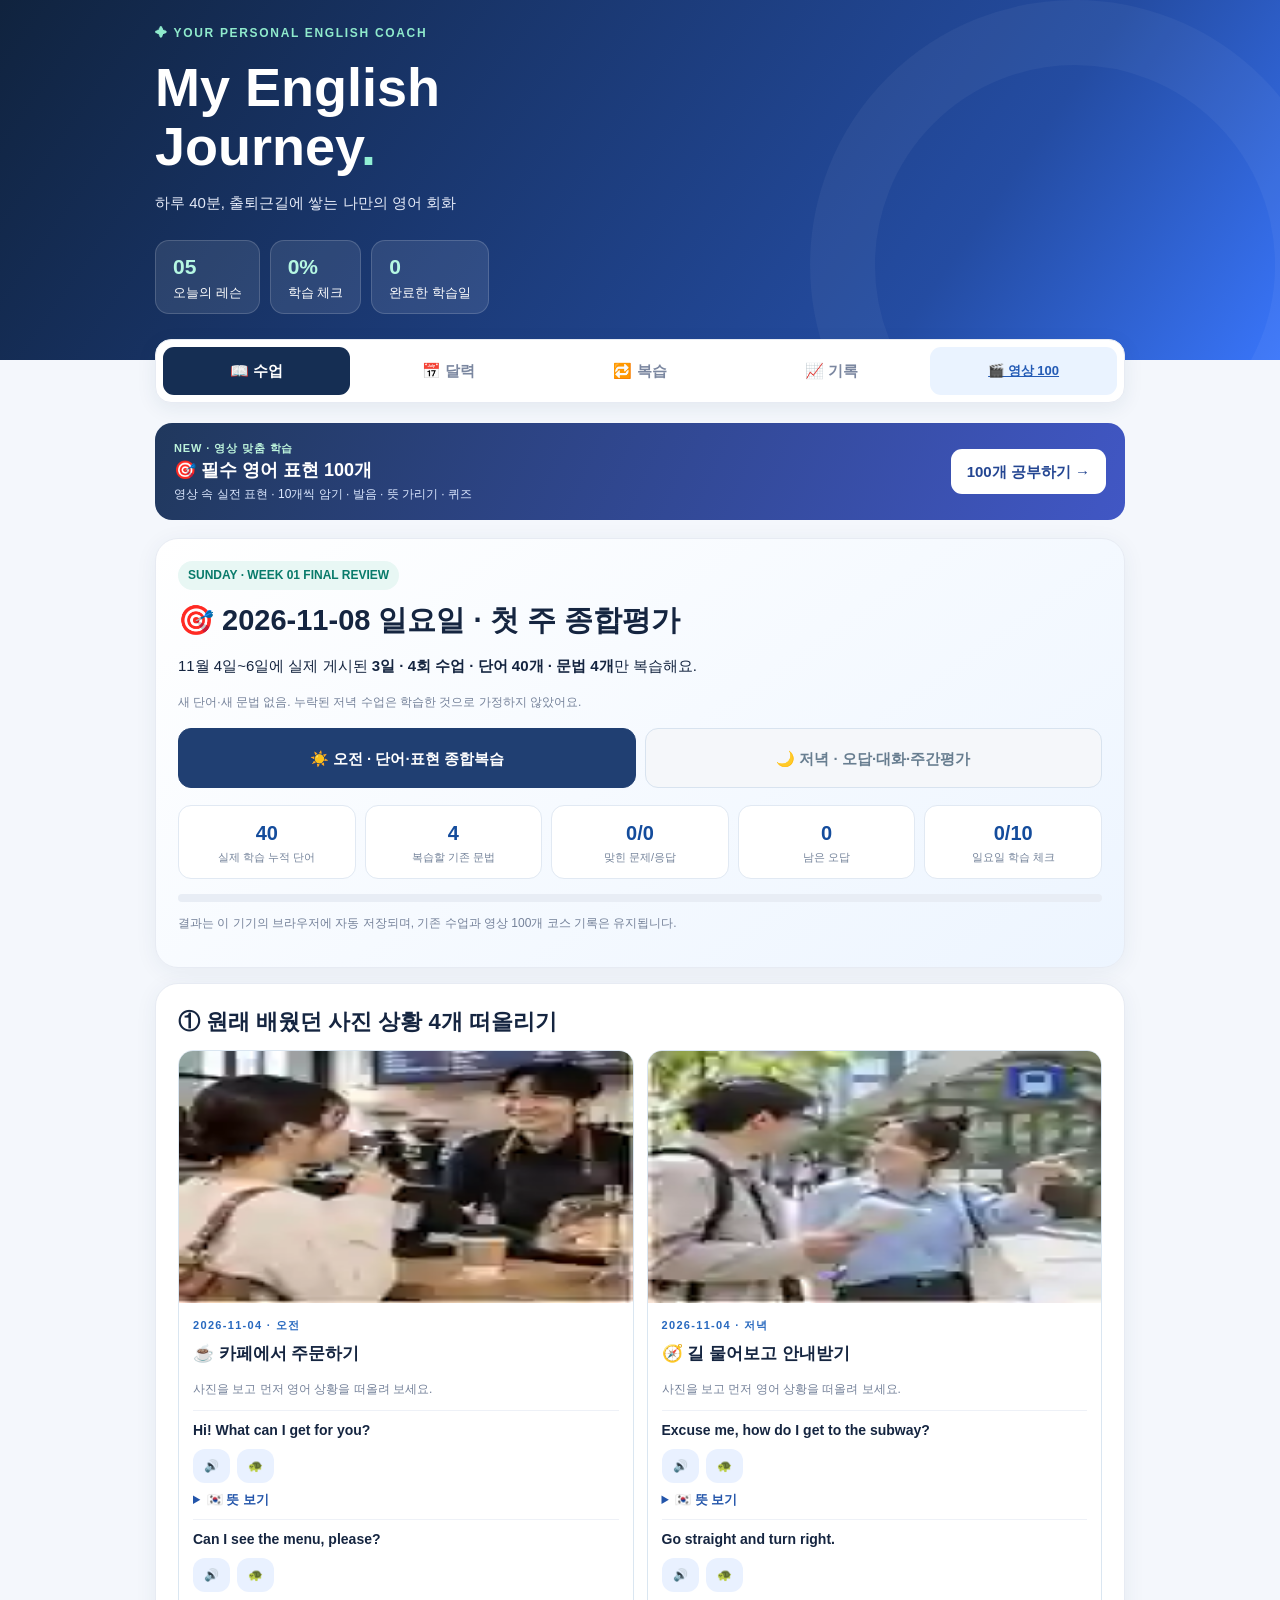
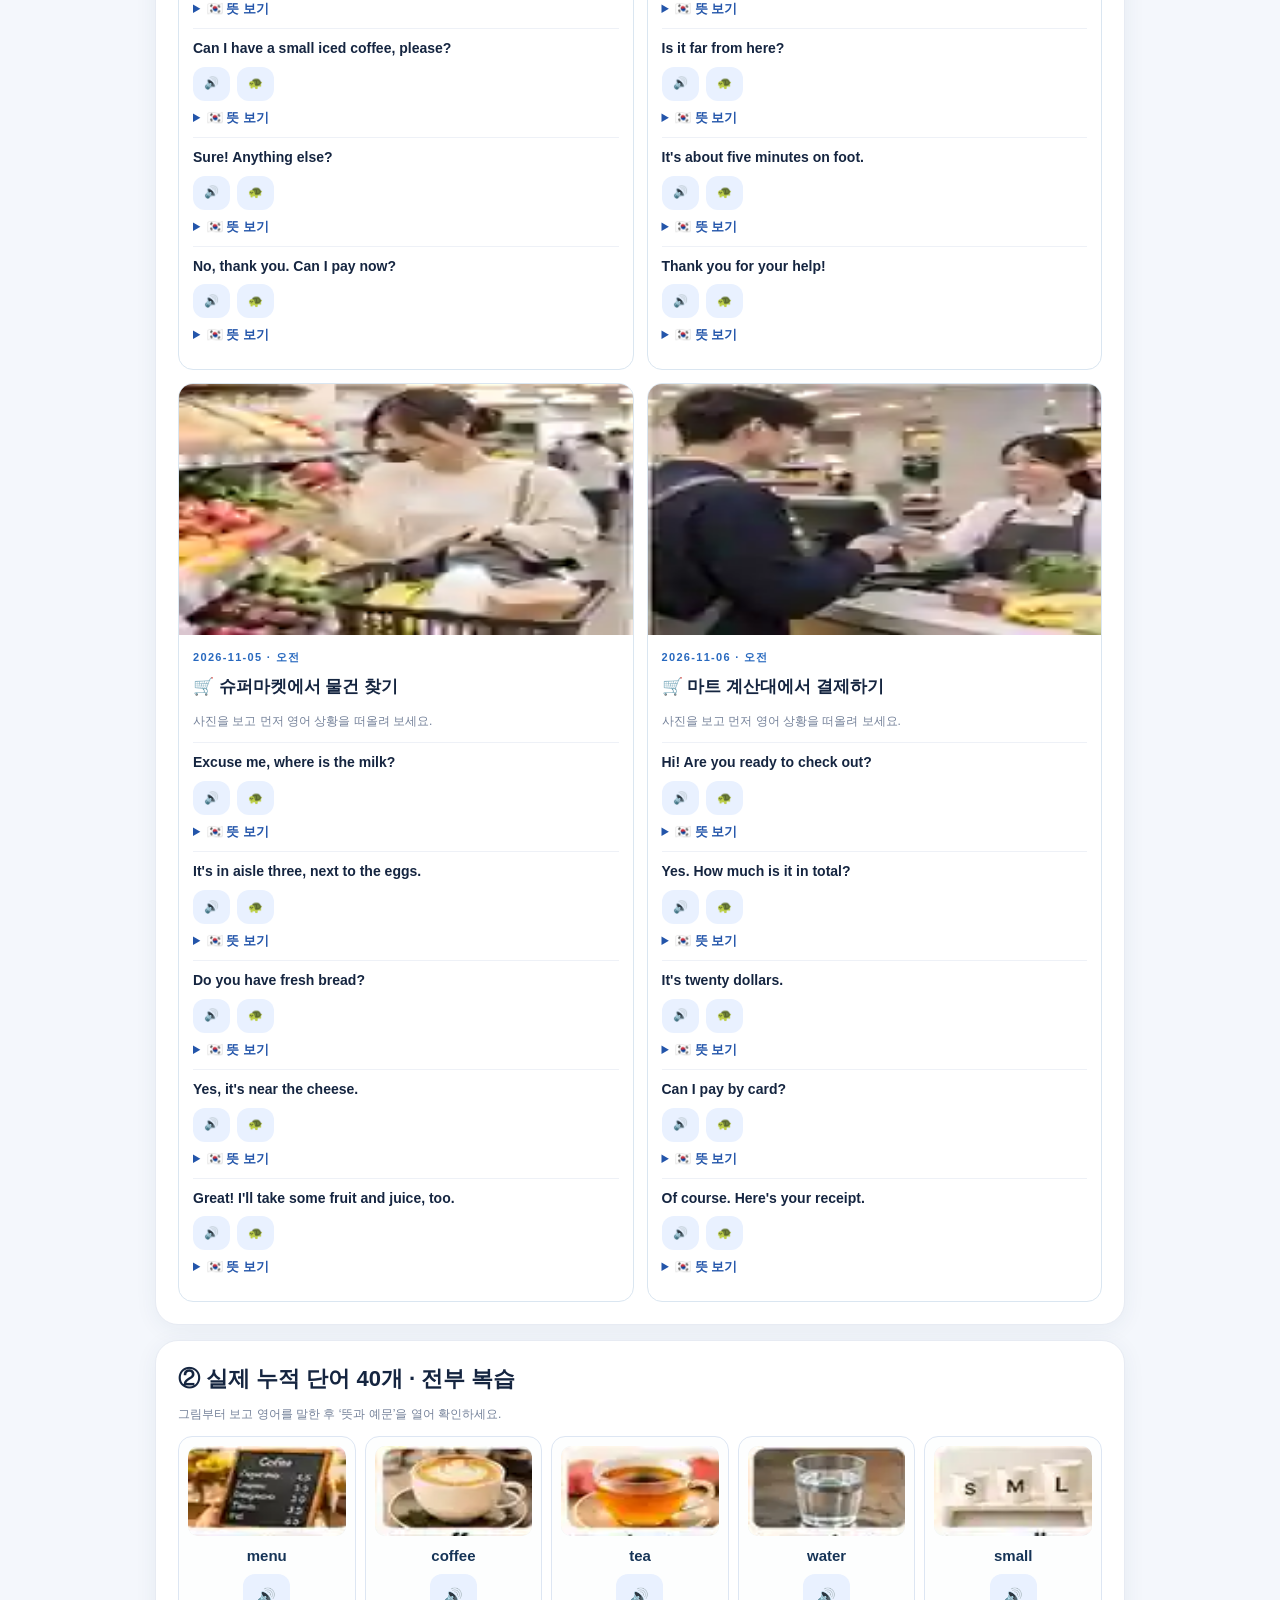
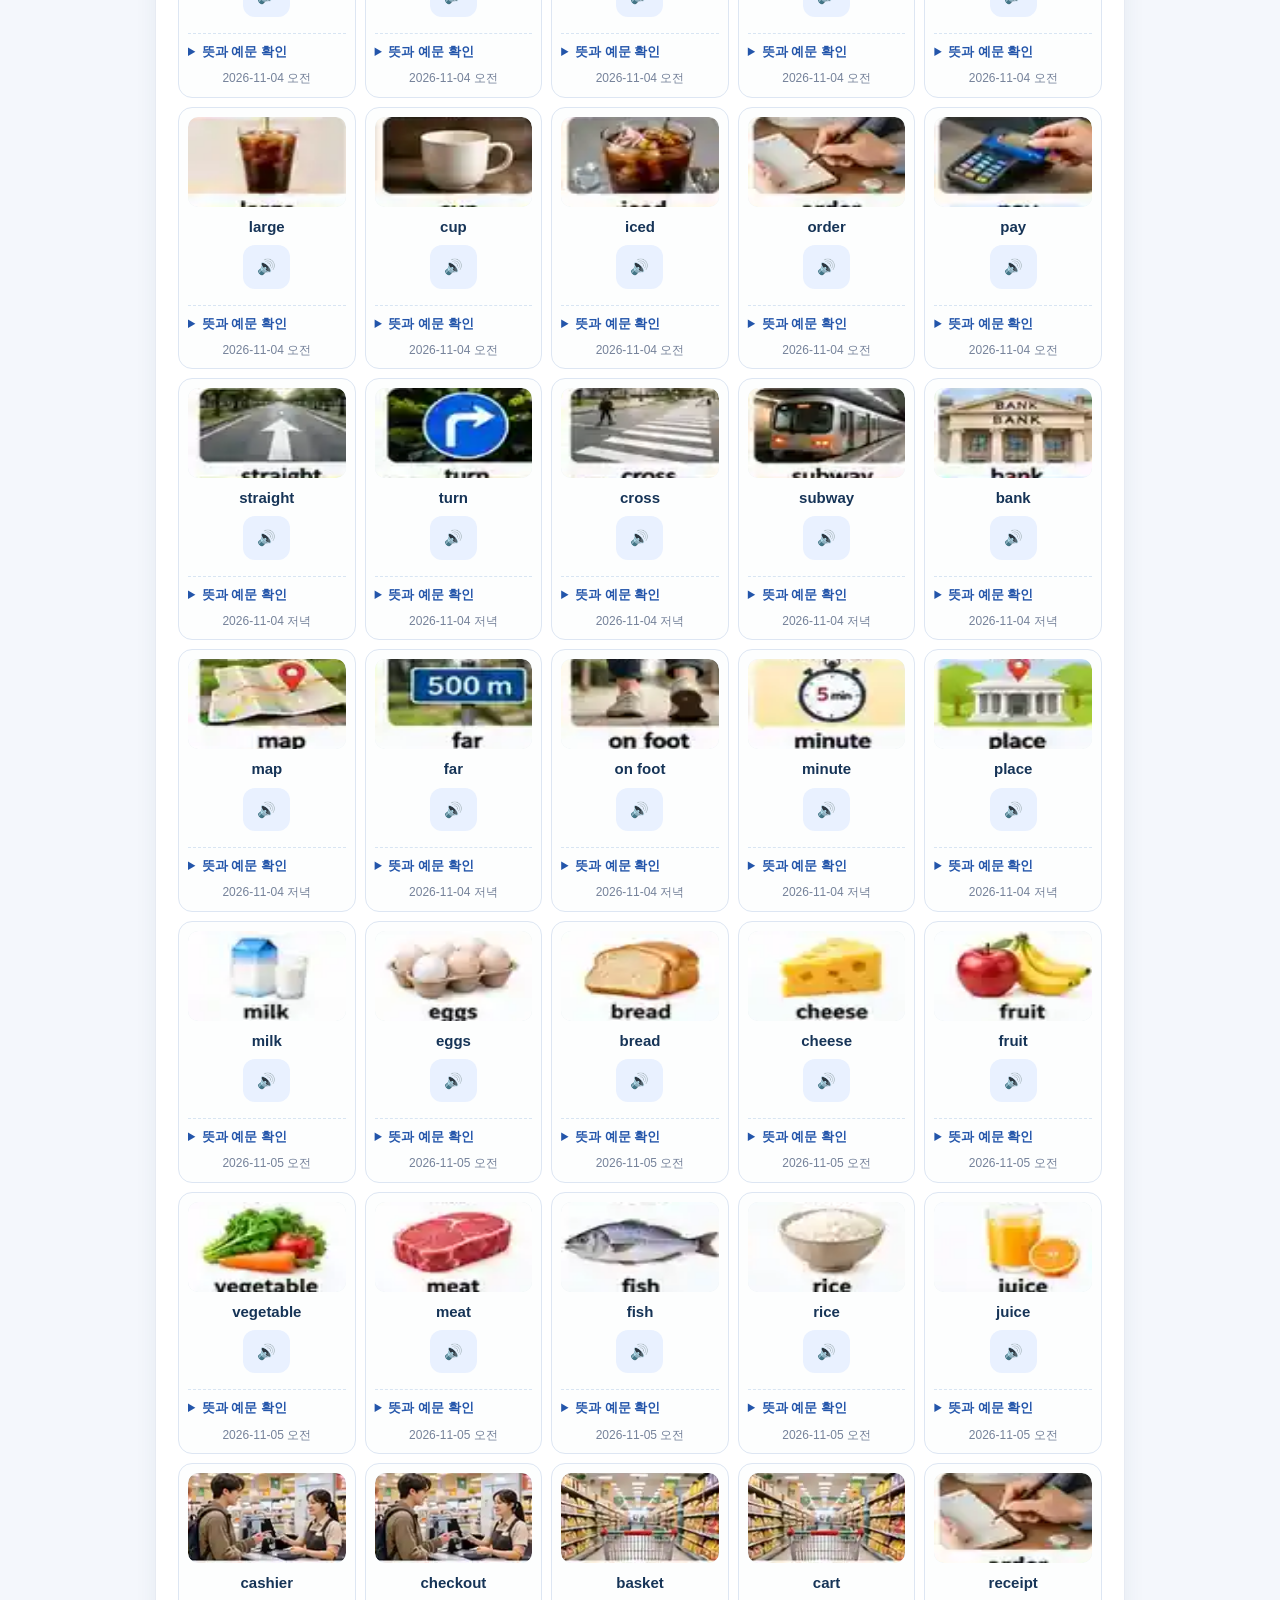
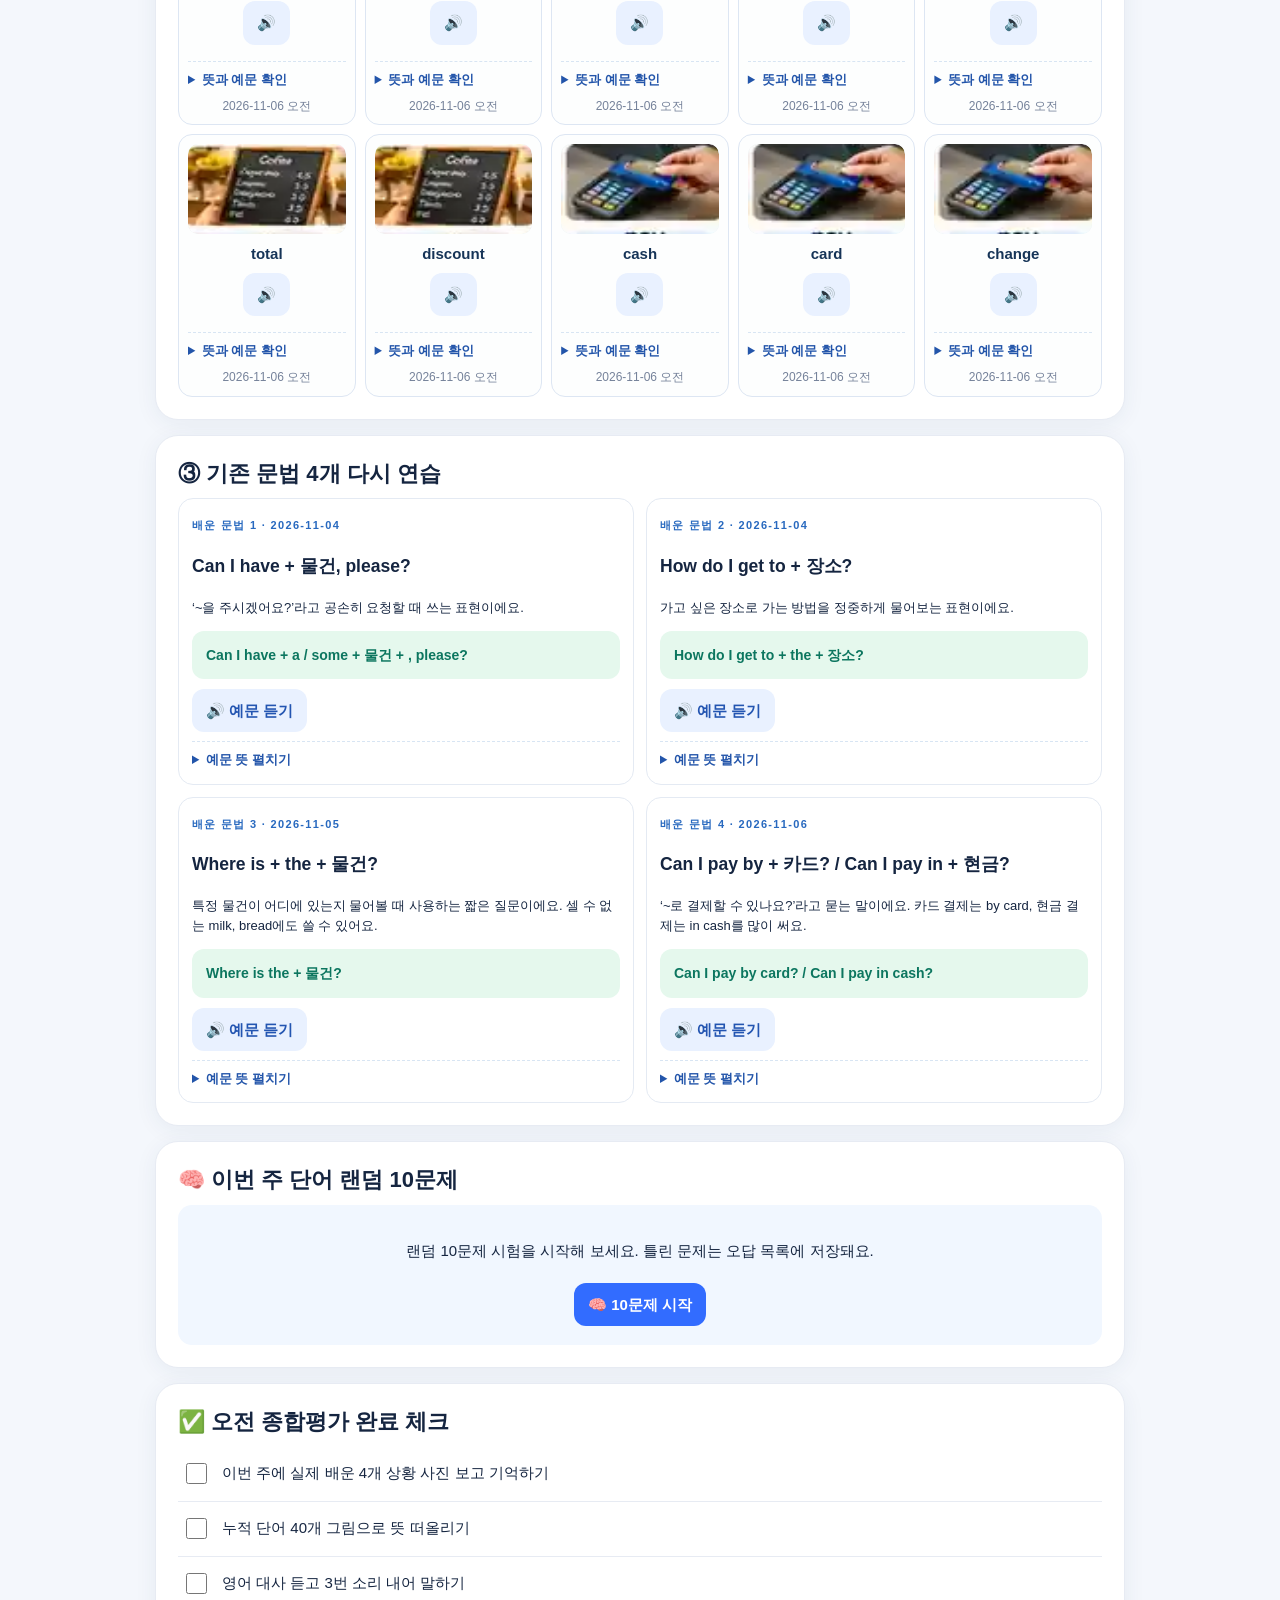
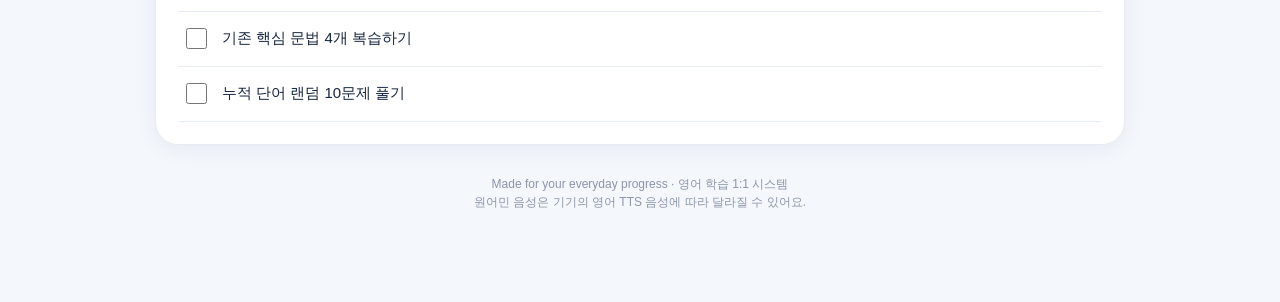
==== commit 714c9090: "feat(english): register Nov 8 Sunday assessment, preserving all sessions and video courses" ====
--- a/english-tutor/index.html
+++ b/english-tutor/index.html
@@ -10,14 +10,14 @@
 .wordPhoto{width:100%;aspect-ratio:1.48;background-image:url("assets/generated-words.webp");background-size:500% 600%;background-repeat:no-repeat;border-radius:10px;background-color:#f0f5fa}
 .storyFallback{background:#eef3f9;border-radius:12px;padding:32px 14px;text-align:center;color:#456}
 .tabs{display:grid;grid-template-columns:repeat(5,minmax(0,1fr));gap:5px}.tabs a.tabLink{display:flex;align-items:center;justify-content:center;border:0;background:#eaf3ff;border-radius:11px;padding:12px 5px;color:#245bb5;font-weight:850;text-align:center;font-size:13px;white-space:nowrap}.tabs a.tabLink:hover{background:#dbeaff}@media(max-width:700px){.tabs{gap:3px;padding:5px}.tabs button,.tabs a.tabLink{padding:10px 1px;font-size:11px}}
-</style><link rel="stylesheet" href="./weekend-review.css"></head><body><header class="hero"><div class="wrap"><div class="brand">✦ YOUR PERSONAL ENGLISH COACH</div><h1>My English<br>Journey<span style="color:#91efd5">.</span></h1><p>하루 40분, 출퇴근길에 쌓는 나만의 영어 회화</p><div class="stats"><div class="stat"><b id="statDay">01</b>오늘의 레슨</div><div class="stat"><b id="statDone">0%</b>학습 체크</div><div class="stat"><b id="statStreak">0</b>완료한 학습일</div></div></div></header>
+</style><link rel="stylesheet" href="./weekend-review.css"><link rel="stylesheet" href="./sunday-review.css"></head><body><header class="hero"><div class="wrap"><div class="brand">✦ YOUR PERSONAL ENGLISH COACH</div><h1>My English<br>Journey<span style="color:#91efd5">.</span></h1><p>하루 40분, 출퇴근길에 쌓는 나만의 영어 회화</p><div class="stats"><div class="stat"><b id="statDay">01</b>오늘의 레슨</div><div class="stat"><b id="statDone">0%</b>학습 체크</div><div class="stat"><b id="statStreak">0</b>완료한 학습일</div></div></div></header>
 <main class="wrap"><nav class="tabs" aria-label="메뉴"><button class="active" data-tab="lesson">📖 수업</button><button data-tab="calendar">📅 달력</button><button data-tab="review">🔁 복습</button><button data-tab="progress">📈 기록</button><a class="tabLink" href="./video-100.html" aria-label="영상 필수 영어 100개 별도 학습 메뉴">🎬 영상 100</a></nav><aside class="videoBankPromo" style="background:linear-gradient(115deg,#20385d,#4157c5);border-radius:17px;padding:17px 19px;color:#fff;margin:11px 0 18px;display:flex;gap:12px;align-items:center;justify-content:space-between;flex-wrap:wrap"><div><div style="font-size:11px;color:#bcf3db;font-weight:900;letter-spacing:.08em">NEW · 영상 맞춤 학습</div><div style="font-size:18px;font-weight:900">🎯 필수 영어 표현 100개</div><div style="font-size:12px;color:#dce8ff">영상 속 실전 표현 · 10개씩 암기 · 발음 · 뜻 가리기 · 퀴즈</div></div><a href="expressions-100.html" style="display:inline-block;background:#fff;color:#244692;border-radius:11px;padding:11px 16px;font-weight:900;text-decoration:none" aria-label="영상 필수 표현 100개 학습 시작">100개 공부하기 →</a></aside>
 <section id="lesson" class="panel active"><div id="lessonBody"></div></section>
 <section id="calendar" class="panel"><div class="card"><div class="calendarHeader"><button id="prevMonth" aria-label="이전 달">‹</button><h2 id="monthTitle"></h2><button id="nextMonth" aria-label="다음 달">›</button></div><div id="calendarGrid" class="calendar"></div><p class="muted small">파란 날짜에는 게시된 수업이 있어요. 날짜를 눌러 다시 공부하세요.</p></div><div class="card" id="calendarDetail"></div></section>
 <section id="review" class="panel"><div class="card"><span class="eyebrow">SPACED REVIEW</span><h2>다시 보면 더 오래 기억나요</h2><p class="muted">어제 · 3일 전 · 7일 전으로 돌아가 재학습하는 복습 기능입니다. 수업이 없는 날은 가장 최근 자료를 보여줍니다.</p><div class="list" id="reviewLinks"></div></div><div id="reviewContent"></div></section>
 <section id="progress" class="panel"><div class="card"><span class="eyebrow">MY LEARNING RECORD</span><h2>나의 학습 기록</h2><p class="muted">이 기기의 브라우저에 저장됩니다. 다른 기기와 자동 동기화되지는 않아요.</p><div id="progressContent"></div><button class="btn" id="exportBtn">⬇️ 내 학습 기록 백업</button><div style="margin-top:14px"><label class="btn" style="display:inline-block;cursor:pointer">⬆️ 기록 복원 <input type="file" id="importFile" accept="application/json" hidden></label></div></div><div class="card"><h2>6개월 커리큘럼</h2><div class="list"><div class="schedule"><b class="time">01</b><span>기초 인사, 자기소개, be 동사</span></div><div class="schedule"><b class="time">02</b><span>식사, 교통, 쇼핑 생활 영어</span></div><div class="schedule"><b class="time">03</b><span>공항, 호텔, 여행 영어</span></div><div class="schedule"><b class="time">04</b><span>과거, 미래, 계획 말하기</span></div><div class="schedule"><b class="time">05</b><span>일상·업무 대화 확장</span></div><div class="schedule"><b class="time">06</b><span>실전 회화와 약점 보완</span></div></div></div></section>
 <footer class="footer">Made for your everyday progress · 영어 학습 1:1 시스템<br>원어민 음성은 기기의 영어 TTS 음성에 따라 달라질 수 있어요.</footer></main>
-<script src="./weekend-review.js"></script>
+<script src="./weekend-review.js"></script><script src="./sunday-review.js"></script>
 <script>
 const lessons=[{date:"2026-11-04",day:1,title:"Hello! 나를 소개해요",subtitle:"첫날은 외우는 것보다 듣고, 따라 말하고, 자신 있게 말하는 연습을 해요.",goal:"이름, 국적, 영어 학습을 영어로 말할 수 있다.",phrases:[{en:"Hello! Nice to meet you.",ko:"안녕하세요! 만나서 반가워요.",pron:"헬로우! 나이스 투 밋 유.",tip:"처음 만난 사람에게 쓰는 인사예요."},{en:"My name is Byeongho.",ko:"제 이름은 병호입니다.",pron:"마이 네임 이즈 병호.",tip:"이름만 본인의 이름으로 바꿔 말해보세요."},{en:"I am Korean.",ko:"저는 한국인이에요.",pron:"아이 앰 코리언.",tip:"I am은 ‘나는 ~이다’라는 뜻이에요."},{en:"I am learning English.",ko:"저는 영어를 배우고 있어요.",pron:"아이 앰 러닝 잉글리시.",tip:"지금 배우고 있다는 뜻이에요."},{en:"What is your name?",ko:"이름이 무엇인가요?",pron:"왓 이즈 유어 네임?",tip:"상대에게 이름을 물을 때 사용해요."}],tasks:[{id:"listen",title:"출근길 · 영어 5문장 전체 듣기",description:"먼저 뜻을 보며 두 번 들어요."},{id:"repeat",title:"출근길 · 문장별 3번 따라 말하기",description:"속도 0.8배로 듣고 입으로 그대로 말해요."},{id:"own",title:"출근길 · 내 이름으로 자기소개하기",description:"My name is ... 문장에 내 이름을 넣어요."},{id:"evening",title:"퇴근길 · 한국어만 보고 영어로 말하기",description:"정답을 보기 전에 스스로 말해요."},{id:"test",title:"퇴근길 · 3문제 퀴즈 완료",description:"틀린 문장은 다시 들어요."}],quiz:[{q:"'제 이름은 병호입니다'는 영어로?",options:["I name Byeongho.","My name is Byeongho.","You are Byeongho."],answer:1,why:"My name is + 이름 형태를 사용해요."},{q:"'저는 한국인이에요'는?",options:["I am Korean.","You Korean.","My is Korean."],answer:0,why:"I 다음에는 am을 사용해요."},{q:"처음 만난 사람에게 적절한 표현은?",options:["What time?","Good night.","Nice to meet you."],answer:2,why:"Nice to meet you는 만나서 반갑다는 뜻이에요."}],morning:{"marker":"MORNING_STORYBOARD_V2","title":"☕ 카페에서 주문하기","englishTitle":"At the Cafe","description":"카페에 들어가서 음료를 고르고 주문하는 장면이에요. 그림을 먼저 보면서 무슨 말을 할지 생각해 보세요.","level":"A1+ · 초급 상황 회화","duration":"20분","words":[{"en":"menu","emoji":"📋","ko":"메뉴판","example":"Can I see the menu?"},{"en":"coffee","emoji":"☕","ko":"커피","example":"Can I have a coffee?"},{"en":"tea","emoji":"🍵","ko":"차","example":"Tea, please."},{"en":"water","emoji":"💧","ko":"물","example":"Can I have some water?"},{"en":"small","emoji":"🥤","ko":"작은 크기의","example":"A small coffee, please."},{"en":"large","emoji":"🧋","ko":"큰 크기의","example":"A large cup, please."},{"en":"cup","emoji":"🥛","ko":"컵","example":"One cup, please."},{"en":"iced","emoji":"🧊","ko":"얼음이 들어간, 차가운","example":"An iced coffee, please."},{"en":"order","emoji":"📝","ko":"주문하다; 주문","example":"I'd like to order."},{"en":"pay","emoji":"💳","ko":"돈을 내다, 결제하다","example":"Can I pay now?"}],"scenes":[{"title":"카페에 들어왔어요","image":"assets/day01-cafe-01.svg","alt":"카페 카운터에서 직원과 손님이 인사하는 장면","dialogue":[{"speaker":"BARISTA","en":"Hi! What can I get for you?","ko":"안녕하세요! 무엇을 드릴까요?"},{"speaker":"YOU","en":"Can I see the menu, please?","ko":"메뉴를 볼 수 있을까요?"}]},{"title":"음료를 골라요","image":"assets/day01-cafe-02.svg","alt":"작은 커피, 큰 커피, 얼음이 담긴 물컵이 놓여 있는 장면","dialogue":[{"speaker":"YOU","en":"Can I have a small iced coffee, please?","ko":"작은 아이스커피 하나 주시겠어요?"},{"speaker":"BARISTA","en":"Sure! Anything else?","ko":"네! 더 필요하신 게 있나요?"}]},{"title":"주문하고 계산해요","image":"assets/day01-cafe-03.svg","alt":"카운터의 가격 표시와 신용카드 결제 장면","dialogue":[{"speaker":"YOU","en":"No, thank you. Can I pay now?","ko":"아니요, 감사합니다. 지금 계산할 수 있을까요?"}]}],"grammar":{"title":"Can I have + 물건, please?","meaning":"‘~을 주시겠어요?’라고 공손히 요청할 때 쓰는 표현이에요.","pattern":"Can I have + a / some + 물건 + , please?","example":"Can I have a small coffee, please?","exampleKo":"작은 커피 한 잔 주시겠어요?","choices":["Can I have some water, please?","I can a some water.","Can have I water? "],"correct":0,"question":"물을 정중하게 부탁할 때 올바른 표현은?"},"quiz":[{"question":"그림 속 작은 커피를 주문할 때?","options":["A large tea, please.","A small coffee, please.","I pay the menu."],"correct":1,"explain":"small은 작은 크기, coffee는 커피예요."},{"question":"🧊 얼음을 넣은 커피는?","options":["Iced coffee","Hot water","Large tea"],"correct":0,"explain":"iced는 얼음이 들어간 차가운 음료를 뜻해요."},{"question":"💳 계산을 요청할 때는?","options":["Can I see the menu?","I am learning English.","Can I pay now?"],"correct":2,"explain":"Can I pay now? 는 지금 결제해도 되냐는 뜻이에요."}],"tasks":[["am_scene","3장의 상황 그림을 먼저 보기"],["am_listen","5문장 영어 듣고 두 번 따라 하기"],["am_words","새 단어 10개 그림과 연결하기"],["am_grammar","Can I have…? 문장 직접 말하기"],["am_quiz","퀴즈 3문제 풀고 오답 확인하기"]]},evening:{"marker":"EVENING_DIRECTIONS_V1","title":"🧭 길 물어보고 안내받기","englishTitle":"Asking for Directions","description":"낯선 거리에서 지하철역을 찾고 길을 안내받는 상황입니다. 사진을 먼저 보고 대사를 들어보세요.","level":"A1+ · 생활 영어 회화","duration":"20분","words":[{"en":"straight","ko":"곧장, 똑바로","example":"Go straight at the next street.","emoji":"⬆️"},{"en":"turn","ko":"돌다, 방향을 바꾸다","example":"Turn right at the corner.","emoji":"↪️"},{"en":"cross","ko":"건너다","example":"Cross the street carefully.","emoji":"🚸"},{"en":"subway","ko":"지하철","example":"Where is the subway station?","emoji":"🚇"},{"en":"bank","ko":"은행","example":"The bank is on your left.","emoji":"🏦"},{"en":"map","ko":"지도","example":"Let me check the map.","emoji":"🗺️"},{"en":"far","ko":"멀리","example":"Is the station far from here?","emoji":"📍"},{"en":"on foot","ko":"걸어서","example":"It's ten minutes on foot.","emoji":"🚶"},{"en":"minute","ko":"분","example":"It takes five minutes.","emoji":"⏱️"},{"en":"place","ko":"장소","example":"Is this the right place?","emoji":"🏛️"}],"scenes":[{"title":"지하철역을 찾아요","alt":"낯선 도시 거리에서 두 사람이 지하철역 위치를 이야기하는 생성 사진","dialogue":[{"speaker":"YOU","en":"Excuse me, how do I get to the subway?","ko":"실례합니다, 지하철역에 어떻게 가나요?"},{"speaker":"LOCAL","en":"Go straight and turn right.","ko":"쭉 가다가 오른쪽으로 도세요."}]},{"title":"얼마나 걸리나요?","alt":"오른쪽 회전 교통 표지판 생성 이미지","dialogue":[{"speaker":"YOU","en":"Is it far from here?","ko":"여기서 먼가요?"},{"speaker":"LOCAL","en":"It's about five minutes on foot.","ko":"걸어서 약 5분이에요."}]},{"title":"길 안내에 감사해요","alt":"도시 지하철 열차 생성 이미지","dialogue":[{"speaker":"YOU","en":"Thank you for your help!","ko":"도와주셔서 감사합니다!"}]}],"grammar":{"title":"How do I get to + 장소?","meaning":"가고 싶은 장소로 가는 방법을 정중하게 물어보는 표현이에요.","pattern":"How do I get to + the + 장소?","example":"How do I get to the subway?","exampleKo":"지하철역에 어떻게 가나요?","choices":["How do I get to the bank?","How get I the bank?","The bank how to?"],"correct":0,"question":"은행에 가는 길을 물을 때 알맞은 문장은?","hint":"How do I get to + 장소? 순서를 기억하세요."},"quiz":[{"question":"🚇 지하철을 뜻하는 단어는?","options":["subway","bank","map"],"correct":0,"explain":"subway는 지하철이에요."},{"question":"↪️ 오른쪽으로 도세요. 알맞은 문장은?","options":["Cross the road.","Turn right.","Go on foot."],"correct":1,"explain":"turn right는 오른쪽으로 돌라는 표현이에요."},{"question":"🚶 걸어서 5분이에요. 자연스러운 영어는?","options":["Five places.","It's five minutes on foot.","It's far on bank."],"correct":1,"explain":"on foot는 걸어서라는 뜻이에요."},{"question":"🗺️ 길을 찾을 때 보는 것은?","options":["map","minute","cross"],"correct":0,"explain":"map은 지도예요."}],"tasks":[["pm_scene","저녁 상황 사진 3개를 보고 뜻 유추하기"],["pm_listen","영어 대사 5문장 듣고 따라 말하기"],["pm_words","오전과 겹치지 않는 새 단어 10개 학습"],["pm_grammar","How do I get to... ? 질문 말하기"],["pm_quiz","저녁 퀴즈 4문제 풀기"]]}},{date:"2026-11-05",day:2,title:"슈퍼마켓에서 물건 찾기",subtitle:"일상에서 자주 만나는 식품과 위치 물어보기",goal:"마트에서 원하는 물건 위치를 묻고 구매 의사를 표현한다.",phrases:[],tasks:[],quiz:[],morning:{"marker":"DAY02_MORNING_SUPERMARKET_V1","title":"🛒 슈퍼마켓에서 물건 찾기","englishTitle":"At the Supermarket","description":"마트에서 원하는 식재료 위치를 물어보고, 필요한 물건을 고르는 상황이에요. 먼저 사진에서 의미를 짐작해 보세요.","level":"A1+ · 초급 상황회화","duration":"20분","words":[{"en":"milk","ko":"우유","example":"Where is the milk?","emoji":"🥛"},{"en":"eggs","ko":"달걀","example":"The eggs are next to the milk.","emoji":"🥚"},{"en":"bread","ko":"빵","example":"Do you have fresh bread?","emoji":"🍞"},{"en":"cheese","ko":"치즈","example":"I like cheese on toast.","emoji":"🧀"},{"en":"fruit","ko":"과일","example":"I'd like some fresh fruit.","emoji":"🍎"},{"en":"vegetable","ko":"채소","example":"This vegetable is fresh.","emoji":"🥦"},{"en":"meat","ko":"고기","example":"Where can I find meat?","emoji":"🥩"},{"en":"fish","ko":"생선","example":"The fish is in the fridge.","emoji":"🐟"},{"en":"rice","ko":"밥, 쌀","example":"We need some rice.","emoji":"🍚"},{"en":"juice","ko":"주스","example":"Can I have orange juice?","emoji":"🧃"}],"scenes":[{"title":"마트에서 우유를 찾아요","alt":"우유와 다른 식품이 진열된 슈퍼마켓 통로 생성 사진","dialogue":[{"speaker":"YOU","en":"Excuse me, where is the milk?","ko":"실례합니다, 우유는 어디에 있나요?"},{"speaker":"STAFF","en":"It's in aisle three, next to the eggs.","ko":"3번 통로, 달걀 옆에 있어요."}]},{"title":"신선한 빵이 있나요?","alt":"과일과 식재료를 고르는 슈퍼마켓 생성 사진","dialogue":[{"speaker":"YOU","en":"Do you have fresh bread?","ko":"신선한 빵이 있나요?"},{"speaker":"STAFF","en":"Yes, it's near the cheese.","ko":"네, 치즈 가까이에 있어요."}]},{"title":"계산대로 가져가요","alt":"마트 계산대에서 직원이 손님의 물건을 계산하는 생성 사진","dialogue":[{"speaker":"YOU","en":"Great! I'll take some fruit and juice, too.","ko":"좋아요! 과일과 주스도 살게요."}]}],"grammar":{"title":"Where is + the + 물건?","meaning":"특정 물건이 어디에 있는지 물어볼 때 사용하는 짧은 질문이에요. 셀 수 없는 milk, bread에도 쓸 수 있어요.","pattern":"Where is the + 물건?","example":"Where is the milk?","exampleKo":"우유는 어디에 있나요?","choices":["Where is the rice?","Where are the rice?","Where the rice is?"],"correct":0,"question":"쌀이 어디 있는지 물을 때 알맞은 표현은?","hint":"Where is the + 물건? 순서를 떠올려 보세요."},"quiz":[{"question":"🥛 우유를 찾을 때 필요한 단어는?","options":["juice","milk","fish"],"correct":1,"explain":"milk는 우유예요."},{"question":"🥚 달걀 여러 개를 뜻하는 단어는?","options":["bread","eggs","cheese"],"correct":1,"explain":"eggs는 달걀(복수)이에요."},{"question":"🍞 빵을 찾는 자연스러운 표현은?","options":["Where is the bread?","Where bread is the?","How bread is?"],"correct":0,"explain":"Where is the + 물건? 형태를 쓰세요."},{"question":"🍎 과일과 🧃 주스를 고를 때?","options":["fish and rice","meat and cheese","fruit and juice"],"correct":2,"explain":"fruit와 juice는 과일과 주스예요."}],"tasks":[["am_scene","마트 상황 사진 3개를 먼저 보고 의미 예상하기"],["am_listen","핵심 대사 5문장 영어로 듣고 따라하기"],["am_words","오늘 오전 새 단어 10개 그림과 연결하기"],["am_grammar","Where is the... ? 문장 3번 말하기"],["am_quiz","아침 단어 퀴즈 4문제 풀고 오답 확인하기"]]},evening:null}];
 /* DAY03 2026-11-06 Morning: additive, keep earlier dates unchanged */
@@ -25,6 +25,8 @@
 
 // First Saturday: only review the actual published lessons (November 4–6).
 lessons.push({date:"2026-11-07",day:4,kind:"weekend",title:"토요일 · 첫 주 주간 복습",subtitle:"새 단어 없이 수요일~금요일에 게시된 내용만 복습합니다.",morning:null,evening:null,tasks:["wk_scenes","wk_words","wk_listen","wk_grammar","wk_amquiz","wk_roleplay","wk_pmquiz","wk_wrong","wk_gramquiz","wk_pmcomplete"].map(id=>({id}))});
+// Sunday: cumulative review of only the lessons actually published 2026-11-04 through 2026-11-06.
+lessons.push({date:"2026-11-08",day:5,kind:"sunday",title:"일요일 · 첫 주 누적 종합평가",subtitle:"새 단어와 새 문법 없이 실제 게시된 평일 수업만 종합평가합니다.",morning:null,evening:null,tasks:["sun_am_scenes","sun_am_words","sun_am_listen","sun_am_grammar","sun_am_quiz","sun_pm_roleplay","sun_pm_quiz","sun_pm_wrong","sun_pm_grammar","sun_pm_report"].map(id=>({id}))});
 const KEY="my-english-journey-v1";let state;try{state=JSON.parse(localStorage.getItem(KEY)||"{}")}catch(e){state={}};if(!state||typeof state!=="object")state={};state.checks=state.checks||{};state.answers=state.answers||{};state.speeds=state.speeds||{};function save(){try{localStorage.setItem(KEY,JSON.stringify(state))}catch(e){}}const $=id=>document.getElementById(id);const koreaToday=new Date().toLocaleDateString("sv-SE",{timeZone:"Asia/Seoul"});const lesson=lessons.find(x=>x.date===koreaToday)||lessons.filter(x=>x.date<=koreaToday).slice(-1)[0]||lessons[0];let selected=lesson.date;let month=new Date(Number(selected.slice(0,4)),Number(selected.slice(5,7))-1,1);let chosenReview=lesson.date;const escapeHtml=s=>String(s).replace(/[&<>"']/g,c=>({"&":"&amp;","<":"&lt;",">":"&gt;",'"':"&quot;","'":"&#39;"}[c]));const asLocal=d=>new Date(d+"T12:00:00");function lessonFor(date){return lessons.find(x=>x.date===date)}function say(text,slow=false){if(!("speechSynthesis" in window)){alert("이 브라우저는 음성 읽기를 지원하지 않아요.");return;}speechSynthesis.cancel();const u=new SpeechSynthesisUtterance(text);u.lang="en-US";u.rate=slow?.79:.92;u.pitch=1;const vs=speechSynthesis.getVoices();const voices=vs.filter(v=>v.lang.toLowerCase().startsWith("en"));u.voice=voices.find(v=>/en-US/i.test(v.lang)&&/google|samantha|aria|jenny|natural/i.test(v.name))||voices.find(v=>/en-US/i.test(v.lang))||voices[0]||null;speechSynthesis.speak(u)}
 function doChecks(l){return state.checks[l.date]||{}}function complete(l){if(l.morning||l.evening)return sessionDone(l);const c=doChecks(l);return l.tasks.every(t=>c[t.id])}function currentPerc(l){if(l.morning||l.evening)return sessionProgress(l);let c=doChecks(l);return Math.round(l.tasks.filter(t=>c[t.id]).length/l.tasks.length*100)}function todayStats(){const done=lessons.filter(complete).length;$("statStreak").textContent=done;$("statDone").textContent=currentPerc(lesson)+"%";$("statDay").textContent=String(lesson.day).padStart(2,"0")}
 function renderLegacyLesson(l,target){const html='<div class="card"><span class="pill">DAY '+String(l.day).padStart(2,"0")+' · '+l.date+'</span><div class="two" style="margin-top:15px"><div><span class="eyebrow">YOUR FIRST LESSON</span><h2>'+escapeHtml(l.title)+'</h2><p class="muted">'+escapeHtml(l.subtitle)+'</p><div class="next"><span class="small muted">오늘의 학습 목표</span><div class="focus">'+escapeHtml(l.goal)+'</div></div><div class="speakrow"><button class="btn primary" data-play-all="'+l.date+'">🔊 5문장 연속 듣기</button><button class="btn" data-slow-all="'+l.date+'">🐢 천천히 듣기</button></div></div><div class="art"><img src="assets/day01.svg" alt="출퇴근길 인사, 말하기, 복습 학습 일러스트"></div></div></div><h2 class="sectionTitle">01 · 오늘의 표현 5개</h2><div class="phrases">'+l.phrases.map((p,i)=>'<div class="phrase"><div class="eyebrow">SENTENCE '+(i+1)+'</div><strong>'+escapeHtml(p.en)+'</strong><p class="translation">'+escapeHtml(p.ko)+'</p><p class="pron">'+escapeHtml(p.pron)+'</p><div class="speakrow"><button class="btn" data-say="'+i+'" data-date="'+l.date+'">🔊 듣기</button><button class="btn" data-say-slow="'+i+'" data-date="'+l.date+'">🐢 느리게</button></div><p class="small muted">'+escapeHtml(p.tip)+'</p></div>').join("")+'</div><h2 class="sectionTitle">02 · 출퇴근 학습 체크</h2><div class="card"><div class="meter"><div style="width:'+currentPerc(l)+'%"></div></div><p class="muted small">'+currentPerc(l)+'% 완료 · 체크 결과는 현재 기기에 자동 저장</p>'+l.tasks.map(t=>'<div class="task"><input type="checkbox" id="'+target+'-'+t.id+'" data-task="'+t.id+'" data-date="'+l.date+'" '+(doChecks(l)[t.id]?"checked":"")+'><label for="'+target+'-'+t.id+'"><b>'+escapeHtml(t.title)+'</b><br><span class="muted small">'+escapeHtml(t.description)+'</span></label></div>').join("")+'</div><h2 class="sectionTitle">03 · 퇴근길 3문제 테스트</h2><div class="card">'+l.quiz.map((q,i)=>'<div class="quizItem"><h3>Q'+(i+1)+'. '+escapeHtml(q.q)+'</h3><div class="choices">'+q.options.map((op,k)=>{let stored=(state.answers[l.date]||{})[i];return '<button class="choice '+(stored===k?(k===q.answer?"correct":"wrong"):"")+'" data-answer="'+i+'" data-choice="'+k+'" data-date="'+l.date+'">'+escapeHtml(op)+'</button>'}).join("")+'</div><div class="feedback" data-feedback="'+i+'">'+((state.answers[l.date]||{})[i]===undefined?"":((state.answers[l.date]||{})[i]===q.answer?"✅ 정답! ":"❌ 다시 해봐요. ")+escapeHtml(q.why))+'</div></div>').join("")+'</div><div class="card"><span class="eyebrow">TEACHER TIP</span><h2>문법은 오늘 딱 하나만!</h2><p><b>I am</b> = 나는 ~입니다</p><p><b>I am Korean.</b> = 나는 한국인이에요.</p><p>어려운 문법 용어보다 <b>나는 = I, ~이다 = am</b> 이렇게 한 덩어리로 기억해요.</p><div class="note">💡 듣고 → 소리 내어 3번 말하고 → 뜻을 가리고 다시 말하세요. 말로 따라 하는 시간이 중요합니다.</div></div>';$(target).innerHTML=html;bindLesson(l,target)}
@@ -71,6 +73,7 @@
   const t=todaysTasks(l);return t.length>0&&t.every(x=>doChecks(l)[x.id]);
 }
 function renderLesson(l,target){
+  if(l.kind==="sunday")return window.renderSundayReview(l,target);
   if(l.kind==="weekend")return window.renderWeekendReview(l,target);
   if(!l.morning&&!l.evening)return renderLegacyLesson(l,target);
   return renderModernLesson(l,target);
--- a/english-tutor/sunday-review.css
+++ b/english-tutor/sunday-review.css
@@ -0,0 +1,6 @@
+/* Sunday review: reuse actual AI-generated Saturday photographic WebP atlas, no SVG/CSS illustrations. */
+.sunHero{background:linear-gradient(145deg,#fff,#edf5ff)}.sunHero h2{font-size:clamp(21px,4.4vw,29px);margin:12px 0 8px}.sunHero .sessionNav button{min-height:60px}
+.sunMetrics{display:grid;grid-template-columns:repeat(5,minmax(0,1fr));gap:9px;margin:15px 0}.sunMetrics>div{background:#fff;border:1px solid #e1e9f3;border-radius:13px;text-align:center;padding:12px 6px}.sunMetrics b{display:block;color:#144c9c;font-size:20px}.sunMetrics span{display:block;color:#74839a;font-size:11px}
+.sunSceneGrid{display:grid;grid-template-columns:repeat(2,minmax(0,1fr));gap:13px;margin-top:14px}.sunScene{border:1px solid #dae6f1;border-radius:15px;overflow:hidden;background:#fff}.sunSceneVisual{width:100%;background:#edf4f9;overflow:hidden}.sunScenePhoto{display:block;aspect-ratio:1.8/1;width:100%;background-repeat:no-repeat;background-color:#edf4f9}.sunQuarter{background-image:url("assets/weekend-2026-11-07-scenes.webp");background-size:200% 200%}.sunSceneInfo{padding:14px}.sunSceneInfo h3{font-size:17px;margin:7px 0}.sunLine{padding:9px 0;border-top:1px solid #eef1f7;display:flex;align-items:center;gap:7px;flex-wrap:wrap}.sunLine b{font-size:14px;flex:1 1 100%}.sunLine .btn{font-size:12px;padding:6px 11px;min-height:34px}.sunLine details{flex:1 1 100%;font-size:13px;color:#5e6c80}.sunLine summary{color:#2355aa;font-weight:750;cursor:pointer}
+.sunQuizStats{display:flex;gap:10px;align-items:center;justify-content:space-between;flex-wrap:wrap;border-radius:13px;background:#f1f7ff;padding:13px}.sunQuizStats .speakrow{margin:0}.sunBlank{background:#f1f7ff;border-radius:14px;padding:19px;text-align:center}.sunBlank .btn{margin-top:6px}
+@media(max-width:700px){.sunSceneGrid{grid-template-columns:1fr}.sunMetrics{grid-template-columns:repeat(3,minmax(0,1fr))}.sunMetrics b{font-size:18px}.sunMetrics span{font-size:10px}.sunScenePhoto{aspect-ratio:1.7/1}}
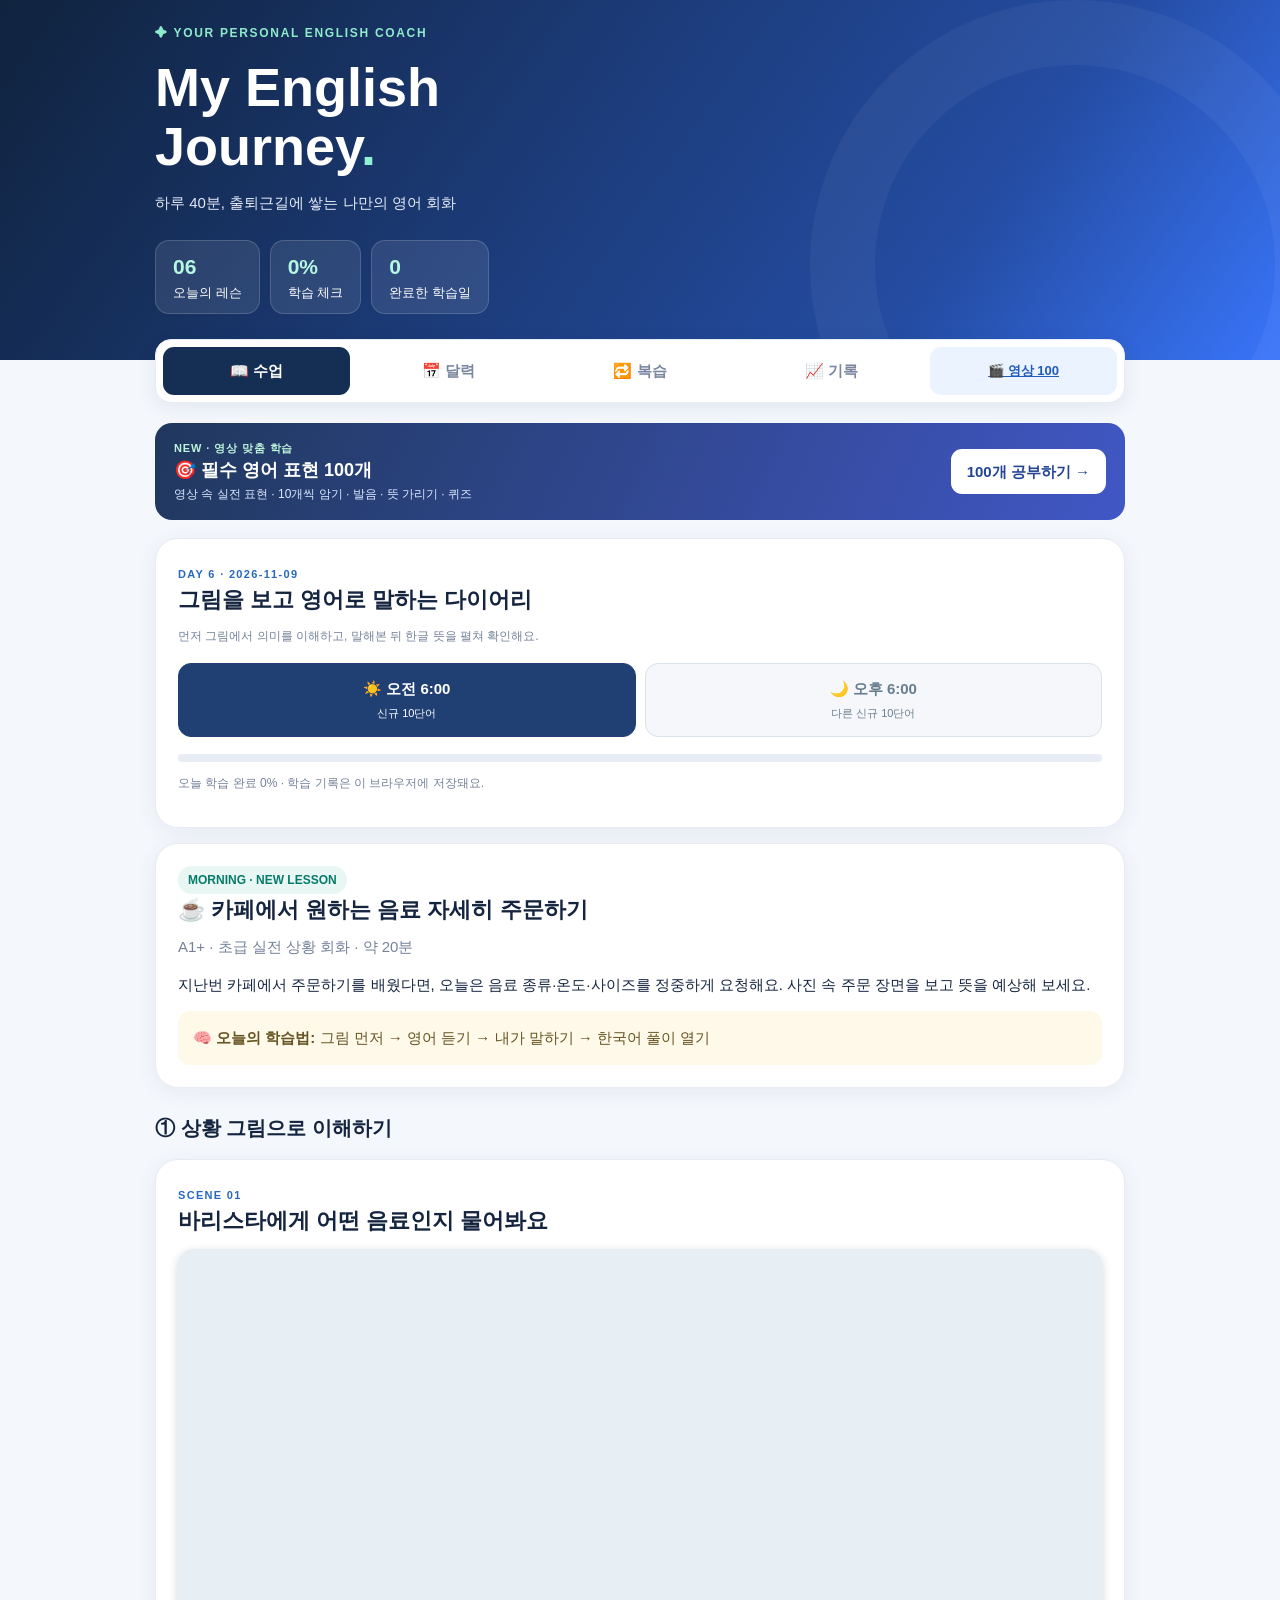
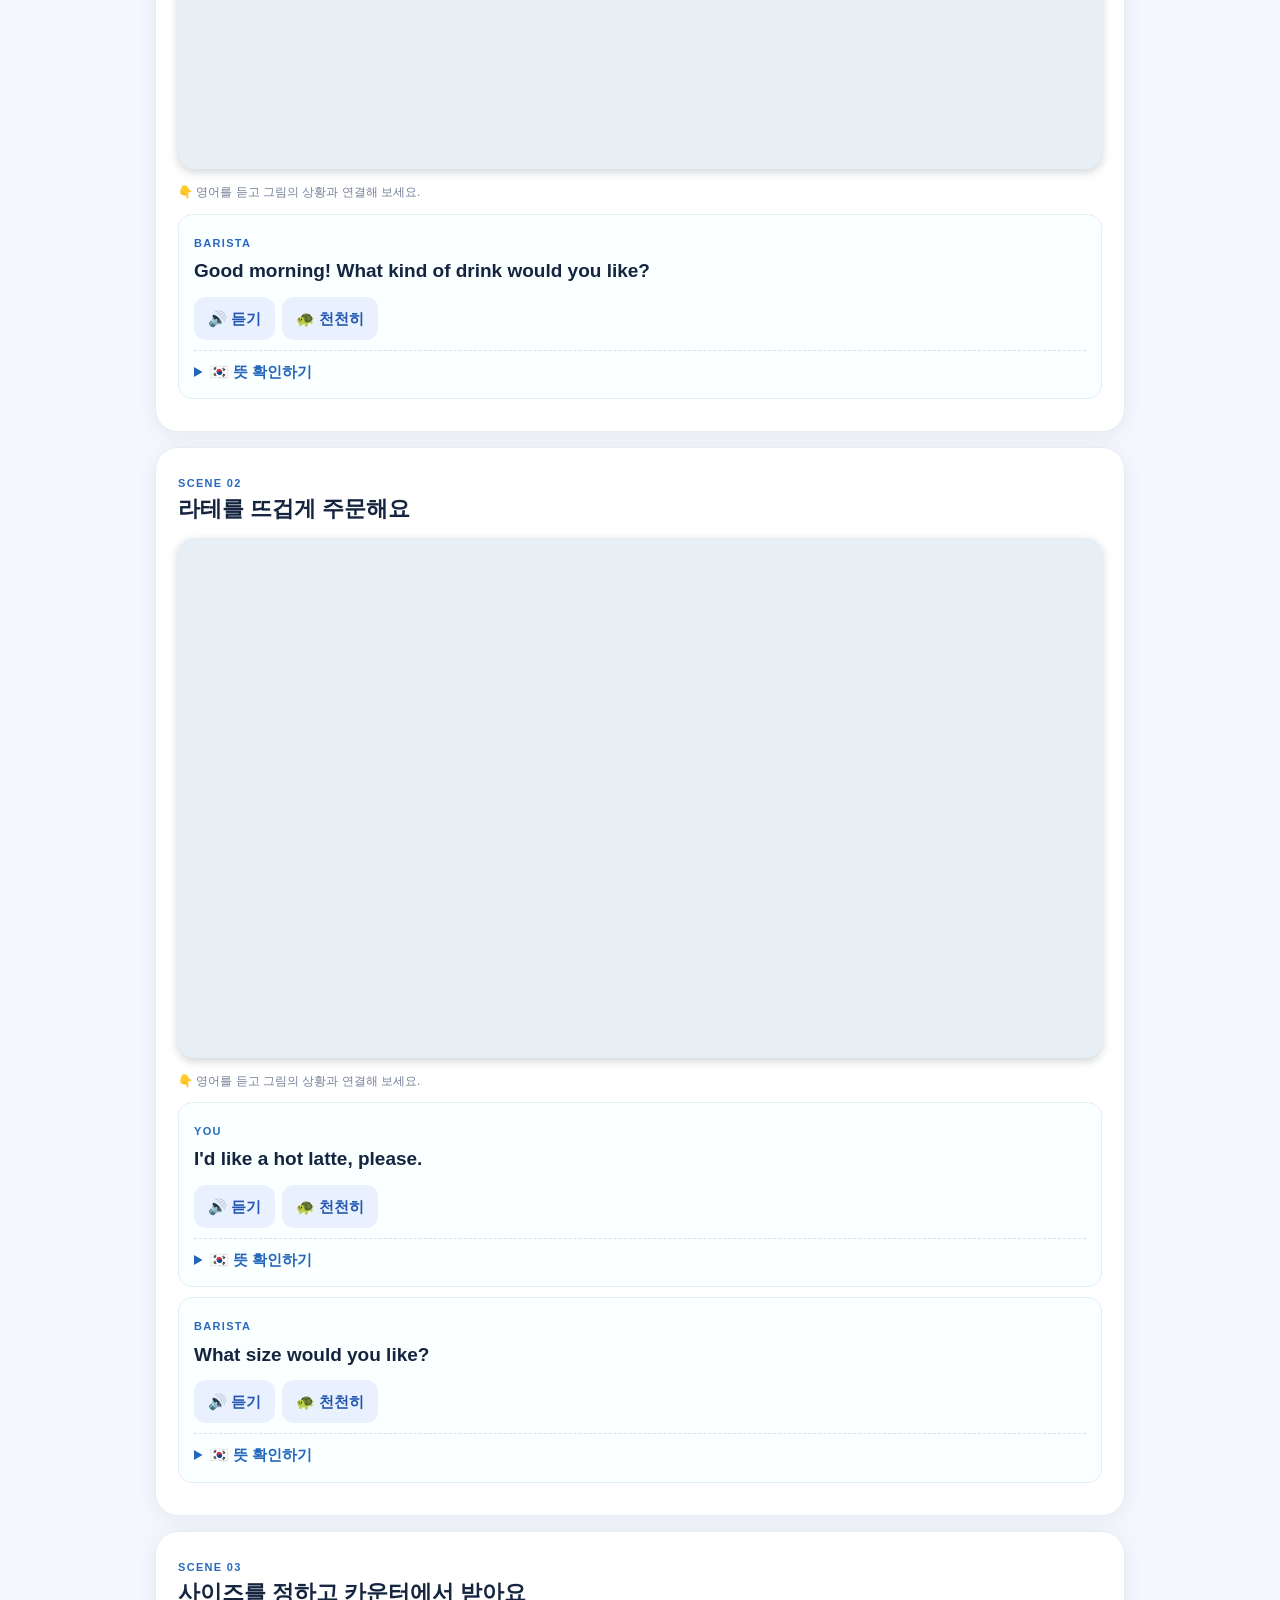
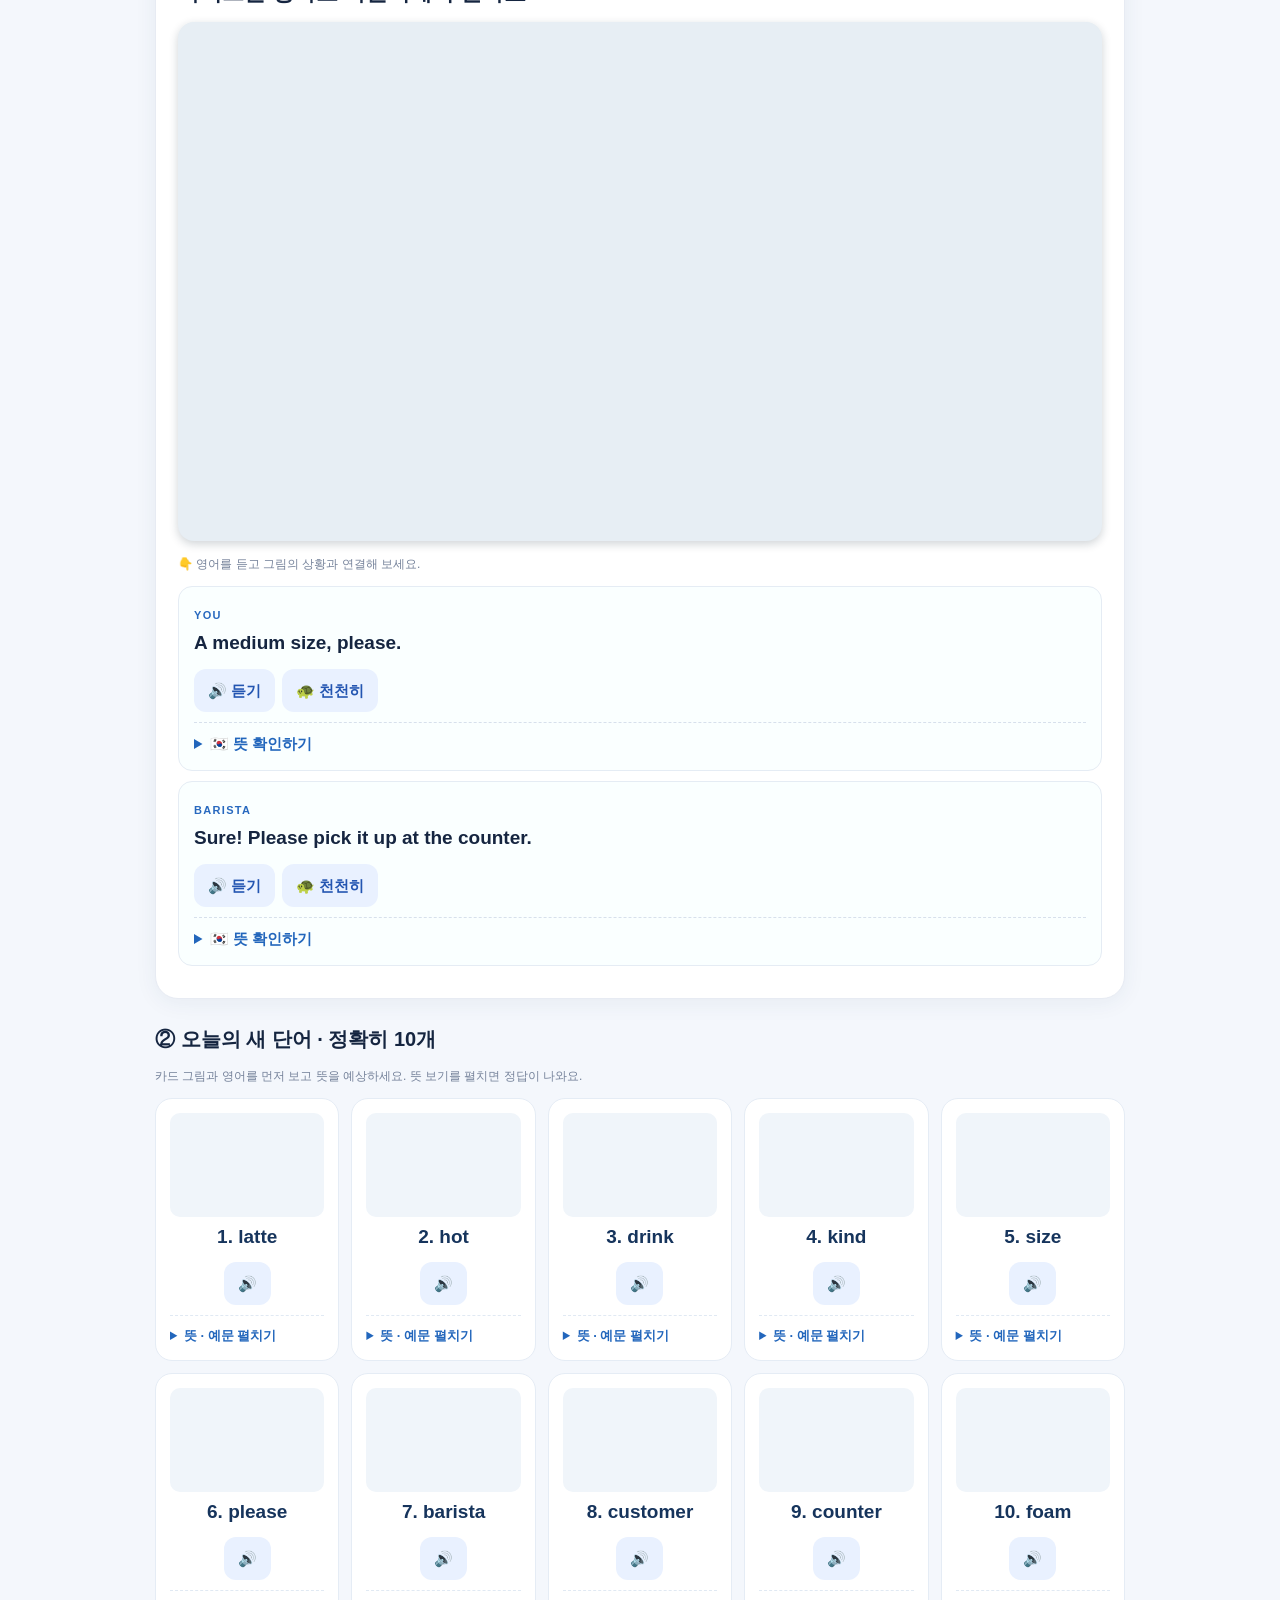
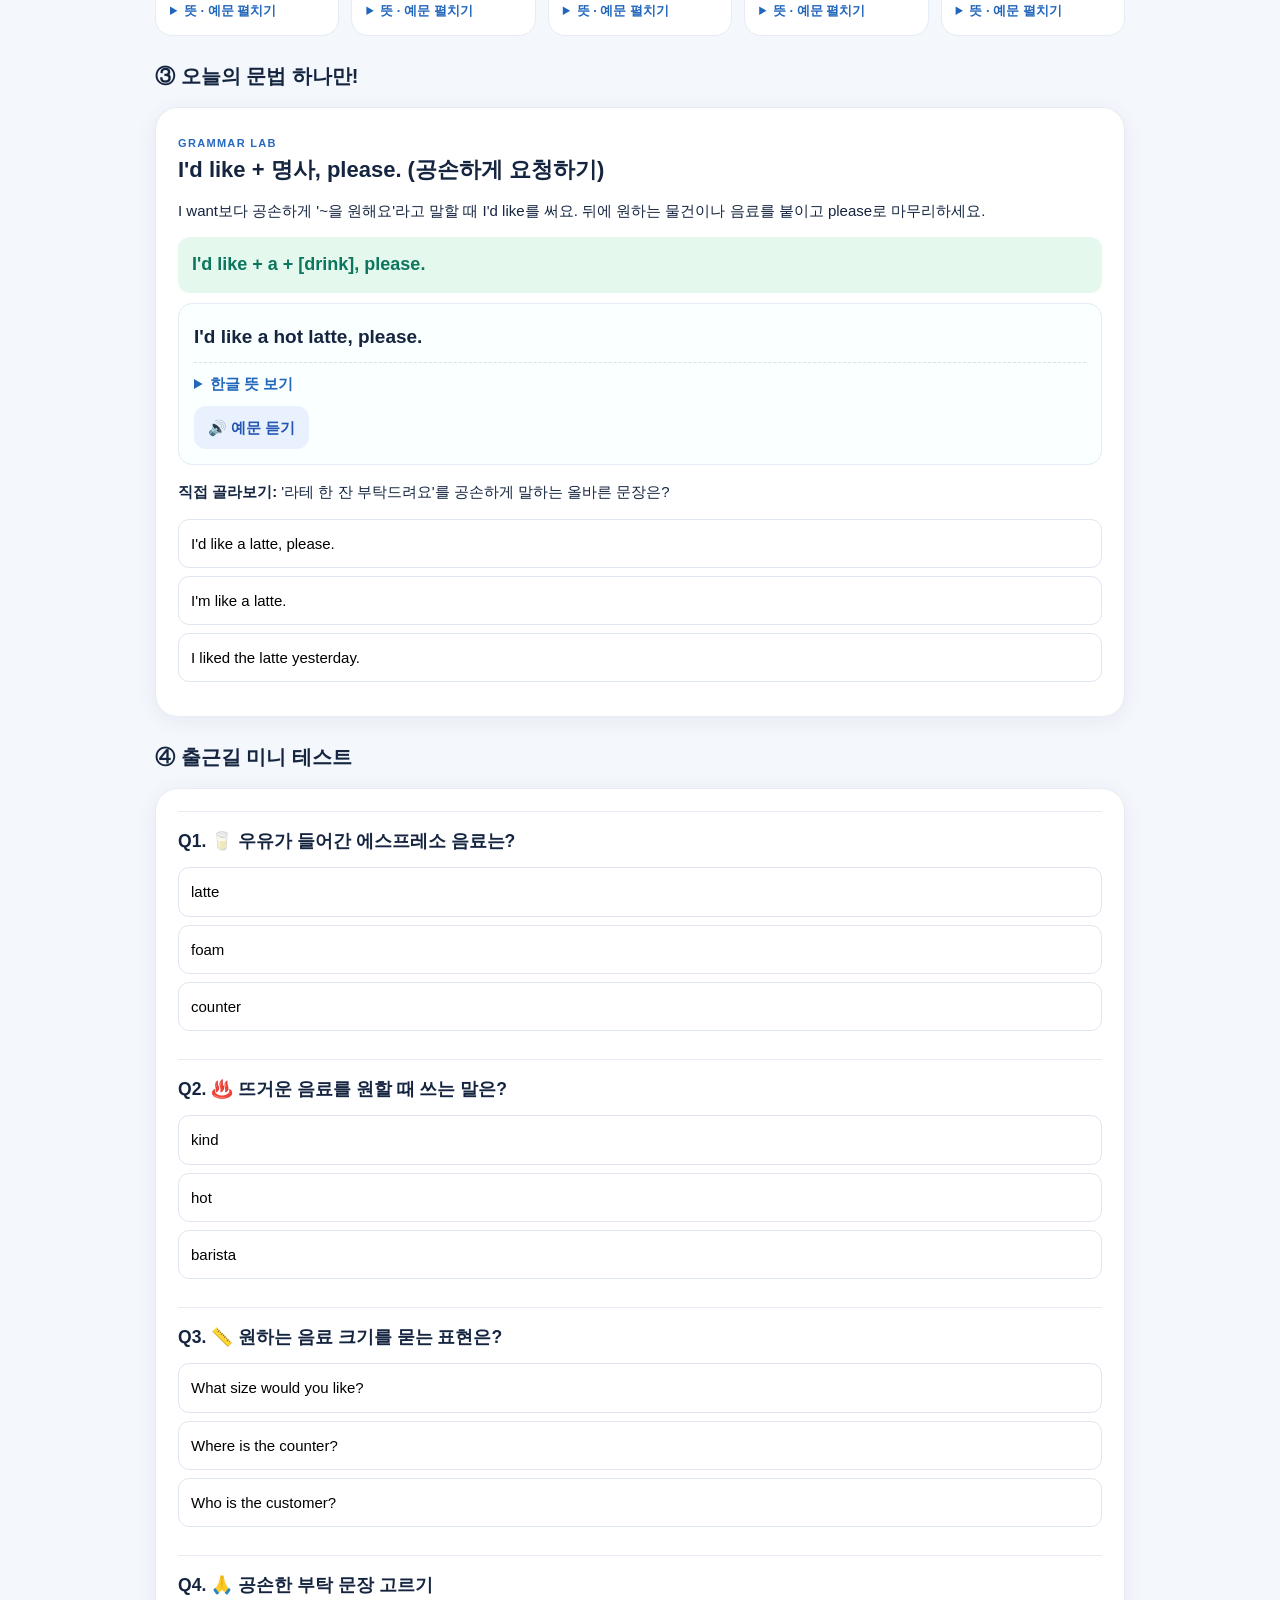
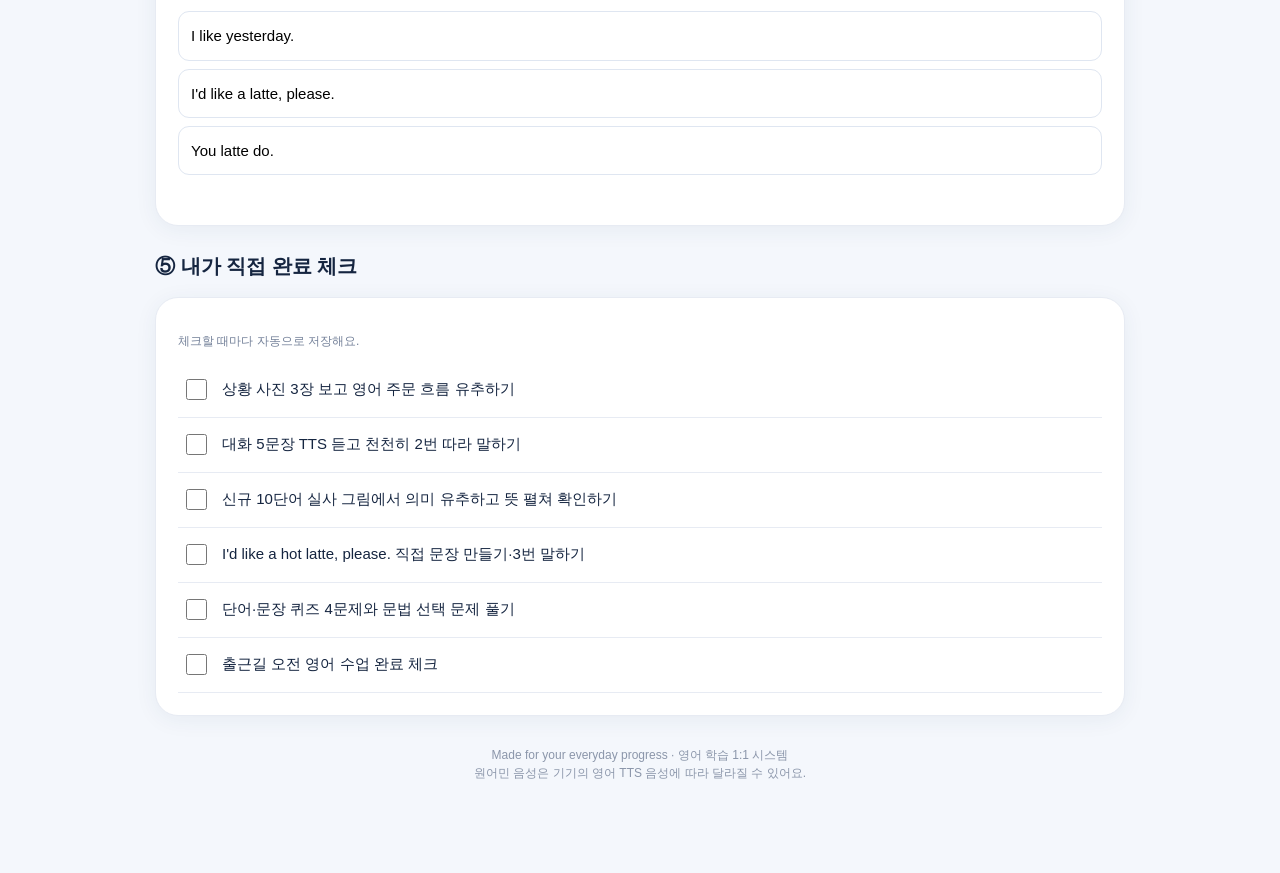
==== commit 1c0e14c1: "feat(english): DAY06 Nov 9 morning cafe customization A1+ lesson, 10 new words and TTS" ====
--- a/english-tutor/index.html
+++ b/english-tutor/index.html
@@ -27,6 +27,8 @@
 lessons.push({date:"2026-11-07",day:4,kind:"weekend",title:"토요일 · 첫 주 주간 복습",subtitle:"새 단어 없이 수요일~금요일에 게시된 내용만 복습합니다.",morning:null,evening:null,tasks:["wk_scenes","wk_words","wk_listen","wk_grammar","wk_amquiz","wk_roleplay","wk_pmquiz","wk_wrong","wk_gramquiz","wk_pmcomplete"].map(id=>({id}))});
 // Sunday: cumulative review of only the lessons actually published 2026-11-04 through 2026-11-06.
 lessons.push({date:"2026-11-08",day:5,kind:"sunday",title:"일요일 · 첫 주 누적 종합평가",subtitle:"새 단어와 새 문법 없이 실제 게시된 평일 수업만 종합평가합니다.",morning:null,evening:null,tasks:["sun_am_scenes","sun_am_words","sun_am_listen","sun_am_grammar","sun_am_quiz","sun_pm_roleplay","sun_pm_quiz","sun_pm_wrong","sun_pm_grammar","sun_pm_report"].map(id=>({id}))});
+// 2026-11-09 DAY06 morning · 10 unique A1+ vocabulary words, 5 lines of dialog.
+lessons.push({"date":"2026-11-09","day":6,"title":"카페에서 음료 종류·온도·사이즈 요청하기","subtitle":"기존 카페 주문하기에서 한 단계 나아가 바리스타에게 내 취향을 정중하게 말해요.","goal":"I'd like 문장으로 원하는 음료를 공손하게 주문한다.","phrases":[],"tasks":[],"quiz":[],"morning":{"marker":"MORNING_2026_11_09_V1","title":"☕ 카페에서 원하는 음료 자세히 주문하기","englishTitle":"Customizing My Coffee Order","description":"지난번 카페에서 주문하기를 배웠다면, 오늘은 음료 종류·온도·사이즈를 정중하게 요청해요. 사진 속 주문 장면을 보고 뜻을 예상해 보세요.","level":"A1+ · 초급 실전 상황 회화","duration":"20분","images":{"scenes":"assets/2026-11-09-cafe-scenes.webp","words":"assets/2026-11-09-cafe-words.webp"},"words":[{"en":"latte","ko":"라테·우유가 들어간 에스프레소 음료","example":"I'd like a latte, please.","emoji":"🥛"},{"en":"hot","ko":"뜨거운","example":"I'd like it hot, please.","emoji":"♨️"},{"en":"drink","ko":"마실 것·음료","example":"What kind of drink would you like?","emoji":"🥤"},{"en":"kind","ko":"종류","example":"What kind of latte do you have?","emoji":"🎨"},{"en":"size","ko":"크기·사이즈","example":"What size would you like?","emoji":"📏"},{"en":"please","ko":"부탁할 때 덧붙이는 말","example":"A hot latte, please.","emoji":"🙏"},{"en":"barista","ko":"바리스타·음료를 만드는 직원","example":"The barista is friendly.","emoji":"👩‍🍳"},{"en":"customer","ko":"손님·고객","example":"A customer is waiting.","emoji":"👥"},{"en":"counter","ko":"카운터·주문대","example":"Please wait at the counter.","emoji":"🧾"},{"en":"foam","ko":"(커피 위의) 우유 거품","example":"This latte has milk foam.","emoji":"☁️"}],"scenes":[{"title":"바리스타에게 어떤 음료인지 물어봐요","alt":"밝은 카페에서 손님과 바리스타가 마주보고 음료 종류를 이야기하는 AI 생성 사진","dialogue":[{"speaker":"BARISTA","en":"Good morning! What kind of drink would you like?","ko":"좋은 아침이에요! 어떤 종류의 음료를 원하세요?"}]},{"title":"라테를 뜨겁게 주문해요","alt":"카페 카운터 앞에서 손님이 원하는 커피를 정중하게 주문하는 AI 생성 사진","dialogue":[{"speaker":"YOU","en":"I'd like a hot latte, please.","ko":"뜨거운 라테 한 잔 주세요."},{"speaker":"BARISTA","en":"What size would you like?","ko":"어떤 사이즈로 드릴까요?"}]},{"title":"사이즈를 정하고 카운터에서 받아요","alt":"카페 카운터에서 바리스타에게 주문하는 손님을 보여주는 AI 생성 사진","dialogue":[{"speaker":"YOU","en":"A medium size, please.","ko":"중간 사이즈로 부탁드려요."},{"speaker":"BARISTA","en":"Sure! Please pick it up at the counter.","ko":"물론이죠! 카운터에서 받아 가세요."}]}],"grammar":{"title":"I'd like + 명사, please. (공손하게 요청하기)","meaning":"I want보다 공손하게 '~을 원해요'라고 말할 때 I'd like를 써요. 뒤에 원하는 물건이나 음료를 붙이고 please로 마무리하세요.","pattern":"I'd like + a + [drink], please.","example":"I'd like a hot latte, please.","exampleKo":"뜨거운 라테 한 잔 주세요.","question":"'라테 한 잔 부탁드려요'를 공손하게 말하는 올바른 문장은?","choices":["I'd like a latte, please.","I'm like a latte.","I liked the latte yesterday."],"correct":0,"hint":"I'd like + a latte, please.처럼 부탁할 대상을 뒤에 붙여요."},"quiz":[{"question":"🥛 우유가 들어간 에스프레소 음료는?","options":["latte","foam","counter"],"correct":0,"explain":"latte는 라테예요."},{"question":"♨️ 뜨거운 음료를 원할 때 쓰는 말은?","options":["kind","hot","barista"],"correct":1,"explain":"hot은 뜨겁다는 뜻이에요."},{"question":"📏 원하는 음료 크기를 묻는 표현은?","options":["What size would you like?","Where is the counter?","Who is the customer?"],"correct":0,"explain":"size는 크기, What size would you like?는 어떤 사이즈를 원하는지 묻는 말이에요."},{"question":"🙏 공손한 부탁 문장 고르기","options":["I like yesterday.","I'd like a latte, please.","You latte do."],"correct":1,"explain":"I'd like ~, please.를 사용해요."}],"tasks":[["am_nov09_scenes","상황 사진 3장 보고 영어 주문 흐름 유추하기"],["am_nov09_dialogue","대화 5문장 TTS 듣고 천천히 2번 따라 말하기"],["am_nov09_words","신규 10단어 실사 그림에서 의미 유추하고 뜻 펼쳐 확인하기"],["am_nov09_grammar","I'd like a hot latte, please. 직접 문장 만들기·3번 말하기"],["am_nov09_quiz","단어·문장 퀴즈 4문제와 문법 선택 문제 풀기"],["am_nov09_done","출근길 오전 영어 수업 완료 체크"]]},"evening":null});
 const KEY="my-english-journey-v1";let state;try{state=JSON.parse(localStorage.getItem(KEY)||"{}")}catch(e){state={}};if(!state||typeof state!=="object")state={};state.checks=state.checks||{};state.answers=state.answers||{};state.speeds=state.speeds||{};function save(){try{localStorage.setItem(KEY,JSON.stringify(state))}catch(e){}}const $=id=>document.getElementById(id);const koreaToday=new Date().toLocaleDateString("sv-SE",{timeZone:"Asia/Seoul"});const lesson=lessons.find(x=>x.date===koreaToday)||lessons.filter(x=>x.date<=koreaToday).slice(-1)[0]||lessons[0];let selected=lesson.date;let month=new Date(Number(selected.slice(0,4)),Number(selected.slice(5,7))-1,1);let chosenReview=lesson.date;const escapeHtml=s=>String(s).replace(/[&<>"']/g,c=>({"&":"&amp;","<":"&lt;",">":"&gt;",'"':"&quot;","'":"&#39;"}[c]));const asLocal=d=>new Date(d+"T12:00:00");function lessonFor(date){return lessons.find(x=>x.date===date)}function say(text,slow=false){if(!("speechSynthesis" in window)){alert("이 브라우저는 음성 읽기를 지원하지 않아요.");return;}speechSynthesis.cancel();const u=new SpeechSynthesisUtterance(text);u.lang="en-US";u.rate=slow?.79:.92;u.pitch=1;const vs=speechSynthesis.getVoices();const voices=vs.filter(v=>v.lang.toLowerCase().startsWith("en"));u.voice=voices.find(v=>/en-US/i.test(v.lang)&&/google|samantha|aria|jenny|natural/i.test(v.name))||voices.find(v=>/en-US/i.test(v.lang))||voices[0]||null;speechSynthesis.speak(u)}
 function doChecks(l){return state.checks[l.date]||{}}function complete(l){if(l.morning||l.evening)return sessionDone(l);const c=doChecks(l);return l.tasks.every(t=>c[t.id])}function currentPerc(l){if(l.morning||l.evening)return sessionProgress(l);let c=doChecks(l);return Math.round(l.tasks.filter(t=>c[t.id]).length/l.tasks.length*100)}function todayStats(){const done=lessons.filter(complete).length;$("statStreak").textContent=done;$("statDone").textContent=currentPerc(lesson)+"%";$("statDay").textContent=String(lesson.day).padStart(2,"0")}
 function renderLegacyLesson(l,target){const html='<div class="card"><span class="pill">DAY '+String(l.day).padStart(2,"0")+' · '+l.date+'</span><div class="two" style="margin-top:15px"><div><span class="eyebrow">YOUR FIRST LESSON</span><h2>'+escapeHtml(l.title)+'</h2><p class="muted">'+escapeHtml(l.subtitle)+'</p><div class="next"><span class="small muted">오늘의 학습 목표</span><div class="focus">'+escapeHtml(l.goal)+'</div></div><div class="speakrow"><button class="btn primary" data-play-all="'+l.date+'">🔊 5문장 연속 듣기</button><button class="btn" data-slow-all="'+l.date+'">🐢 천천히 듣기</button></div></div><div class="art"><img src="assets/day01.svg" alt="출퇴근길 인사, 말하기, 복습 학습 일러스트"></div></div></div><h2 class="sectionTitle">01 · 오늘의 표현 5개</h2><div class="phrases">'+l.phrases.map((p,i)=>'<div class="phrase"><div class="eyebrow">SENTENCE '+(i+1)+'</div><strong>'+escapeHtml(p.en)+'</strong><p class="translation">'+escapeHtml(p.ko)+'</p><p class="pron">'+escapeHtml(p.pron)+'</p><div class="speakrow"><button class="btn" data-say="'+i+'" data-date="'+l.date+'">🔊 듣기</button><button class="btn" data-say-slow="'+i+'" data-date="'+l.date+'">🐢 느리게</button></div><p class="small muted">'+escapeHtml(p.tip)+'</p></div>').join("")+'</div><h2 class="sectionTitle">02 · 출퇴근 학습 체크</h2><div class="card"><div class="meter"><div style="width:'+currentPerc(l)+'%"></div></div><p class="muted small">'+currentPerc(l)+'% 완료 · 체크 결과는 현재 기기에 자동 저장</p>'+l.tasks.map(t=>'<div class="task"><input type="checkbox" id="'+target+'-'+t.id+'" data-task="'+t.id+'" data-date="'+l.date+'" '+(doChecks(l)[t.id]?"checked":"")+'><label for="'+target+'-'+t.id+'"><b>'+escapeHtml(t.title)+'</b><br><span class="muted small">'+escapeHtml(t.description)+'</span></label></div>').join("")+'</div><h2 class="sectionTitle">03 · 퇴근길 3문제 테스트</h2><div class="card">'+l.quiz.map((q,i)=>'<div class="quizItem"><h3>Q'+(i+1)+'. '+escapeHtml(q.q)+'</h3><div class="choices">'+q.options.map((op,k)=>{let stored=(state.answers[l.date]||{})[i];return '<button class="choice '+(stored===k?(k===q.answer?"correct":"wrong"):"")+'" data-answer="'+i+'" data-choice="'+k+'" data-date="'+l.date+'">'+escapeHtml(op)+'</button>'}).join("")+'</div><div class="feedback" data-feedback="'+i+'">'+((state.answers[l.date]||{})[i]===undefined?"":((state.answers[l.date]||{})[i]===q.answer?"✅ 정답! ":"❌ 다시 해봐요. ")+escapeHtml(q.why))+'</div></div>').join("")+'</div><div class="card"><span class="eyebrow">TEACHER TIP</span><h2>문법은 오늘 딱 하나만!</h2><p><b>I am</b> = 나는 ~입니다</p><p><b>I am Korean.</b> = 나는 한국인이에요.</p><p>어려운 문법 용어보다 <b>나는 = I, ~이다 = am</b> 이렇게 한 덩어리로 기억해요.</p><div class="note">💡 듣고 → 소리 내어 3번 말하고 → 뜻을 가리고 다시 말하세요. 말로 따라 하는 시간이 중요합니다.</div></div>';$(target).innerHTML=html;bindLesson(l,target)}
@@ -89,11 +91,13 @@
  return (l.date==="2026-11-04"?(view==="pm"?10:0):20)+i;
 }
 function renderScenePicture(l,view,si,scene){
+ if(l.date==="2026-11-09"&&view==="am"){const pos=si===0?0:si===1?50:100;return '<div class="storyImage generatedScene" role="img" aria-label="'+escapeHtml(scene.alt)+'" style="background-image:url(&quot;assets/2026-11-09-cafe-scenes.webp&quot;);background-size:300% 100%;background-position:'+pos+'% 50%"></div>';}
  const idx=imagePhotoIndex(l,view,si,"scene");
  return '<div class="storyImage generatedScene" role="img" aria-label="'+escapeHtml(scene.alt)+'" style="'+photoOffset("scene",idx)+'"></div>';
  return '<div class="storyFallback" role="img" aria-label="'+escapeHtml(scene.alt)+'">📷 '+escapeHtml(scene.alt)+'</div>';
 }
 function renderWordPicture(l,view,i,w){
+ if(l.date==="2026-11-09"&&view==="am"){const x=(i%5)*25,y=Math.floor(i/5)*100;return '<div class="wordPhoto" role="img" aria-label="'+escapeHtml(w.en)+' 사진" style="background-image:url(&quot;assets/2026-11-09-cafe-words.webp&quot;);background-size:500% 200%;background-position:'+x+'% '+y+'%"></div>';}
  const idx=imagePhotoIndex(l,view,i,"word");
  if(w.photoScene!==undefined)return '<div class="wordPhoto" role="img" aria-label="'+escapeHtml(w.ko)+' 상황 사진" style="background-image:url(&quot;assets/generated-scenes.webp&quot;);background-size:300% 300%;'+photoOffset("scene",w.photoScene)+'"></div>';
  return '<div class="wordPhoto" role="img" aria-label="'+escapeHtml(w.ko)+' 그림" style="'+photoOffset("word",idx)+'"></div>';
--- a/english-tutor/sunday-review.css
+++ b/english-tutor/sunday-review.css
@@ -1,6 +1,6 @@
 /* Sunday review: reuse actual AI-generated Saturday photographic WebP atlas, no SVG/CSS illustrations. */
 .sunHero{background:linear-gradient(145deg,#fff,#edf5ff)}.sunHero h2{font-size:clamp(21px,4.4vw,29px);margin:12px 0 8px}.sunHero .sessionNav button{min-height:60px}
 .sunMetrics{display:grid;grid-template-columns:repeat(5,minmax(0,1fr));gap:9px;margin:15px 0}.sunMetrics>div{background:#fff;border:1px solid #e1e9f3;border-radius:13px;text-align:center;padding:12px 6px}.sunMetrics b{display:block;color:#144c9c;font-size:20px}.sunMetrics span{display:block;color:#74839a;font-size:11px}
-.sunSceneGrid{display:grid;grid-template-columns:repeat(2,minmax(0,1fr));gap:13px;margin-top:14px}.sunScene{border:1px solid #dae6f1;border-radius:15px;overflow:hidden;background:#fff}.sunSceneVisual{width:100%;background:#edf4f9;overflow:hidden}.sunScenePhoto{display:block;aspect-ratio:1.8/1;width:100%;background-repeat:no-repeat;background-color:#edf4f9}.sunQuarter{background-image:url("assets/weekend-2026-11-07-scenes.webp");background-size:200% 200%}.sunSceneInfo{padding:14px}.sunSceneInfo h3{font-size:17px;margin:7px 0}.sunLine{padding:9px 0;border-top:1px solid #eef1f7;display:flex;align-items:center;gap:7px;flex-wrap:wrap}.sunLine b{font-size:14px;flex:1 1 100%}.sunLine .btn{font-size:12px;padding:6px 11px;min-height:34px}.sunLine details{flex:1 1 100%;font-size:13px;color:#5e6c80}.sunLine summary{color:#2355aa;font-weight:750;cursor:pointer}
+.sunSceneGrid{display:grid;grid-template-columns:repeat(2,minmax(0,1fr));gap:13px;margin-top:14px}.sunScene{border:1px solid #dae6f1;border-radius:15px;overflow:hidden;background:#fff}.sunSceneVisual{width:100%;background:#edf4f9;overflow:hidden}.sunScenePhoto{display:block;aspect-ratio:1.8/1;width:100%;background-repeat:no-repeat;background-color:#edf4f9}.sunQuarter{background-image:url("assets/sunday-2026-11-08-scenes.webp");background-size:200% 200%}.sunSceneInfo{padding:14px}.sunSceneInfo h3{font-size:17px;margin:7px 0}.sunLine{padding:9px 0;border-top:1px solid #eef1f7;display:flex;align-items:center;gap:7px;flex-wrap:wrap}.sunLine b{font-size:14px;flex:1 1 100%}.sunLine .btn{font-size:12px;padding:6px 11px;min-height:34px}.sunLine details{flex:1 1 100%;font-size:13px;color:#5e6c80}.sunLine summary{color:#2355aa;font-weight:750;cursor:pointer}
 .sunQuizStats{display:flex;gap:10px;align-items:center;justify-content:space-between;flex-wrap:wrap;border-radius:13px;background:#f1f7ff;padding:13px}.sunQuizStats .speakrow{margin:0}.sunBlank{background:#f1f7ff;border-radius:14px;padding:19px;text-align:center}.sunBlank .btn{margin-top:6px}
 @media(max-width:700px){.sunSceneGrid{grid-template-columns:1fr}.sunMetrics{grid-template-columns:repeat(3,minmax(0,1fr))}.sunMetrics b{font-size:18px}.sunMetrics span{font-size:10px}.sunScenePhoto{aspect-ratio:1.7/1}}
